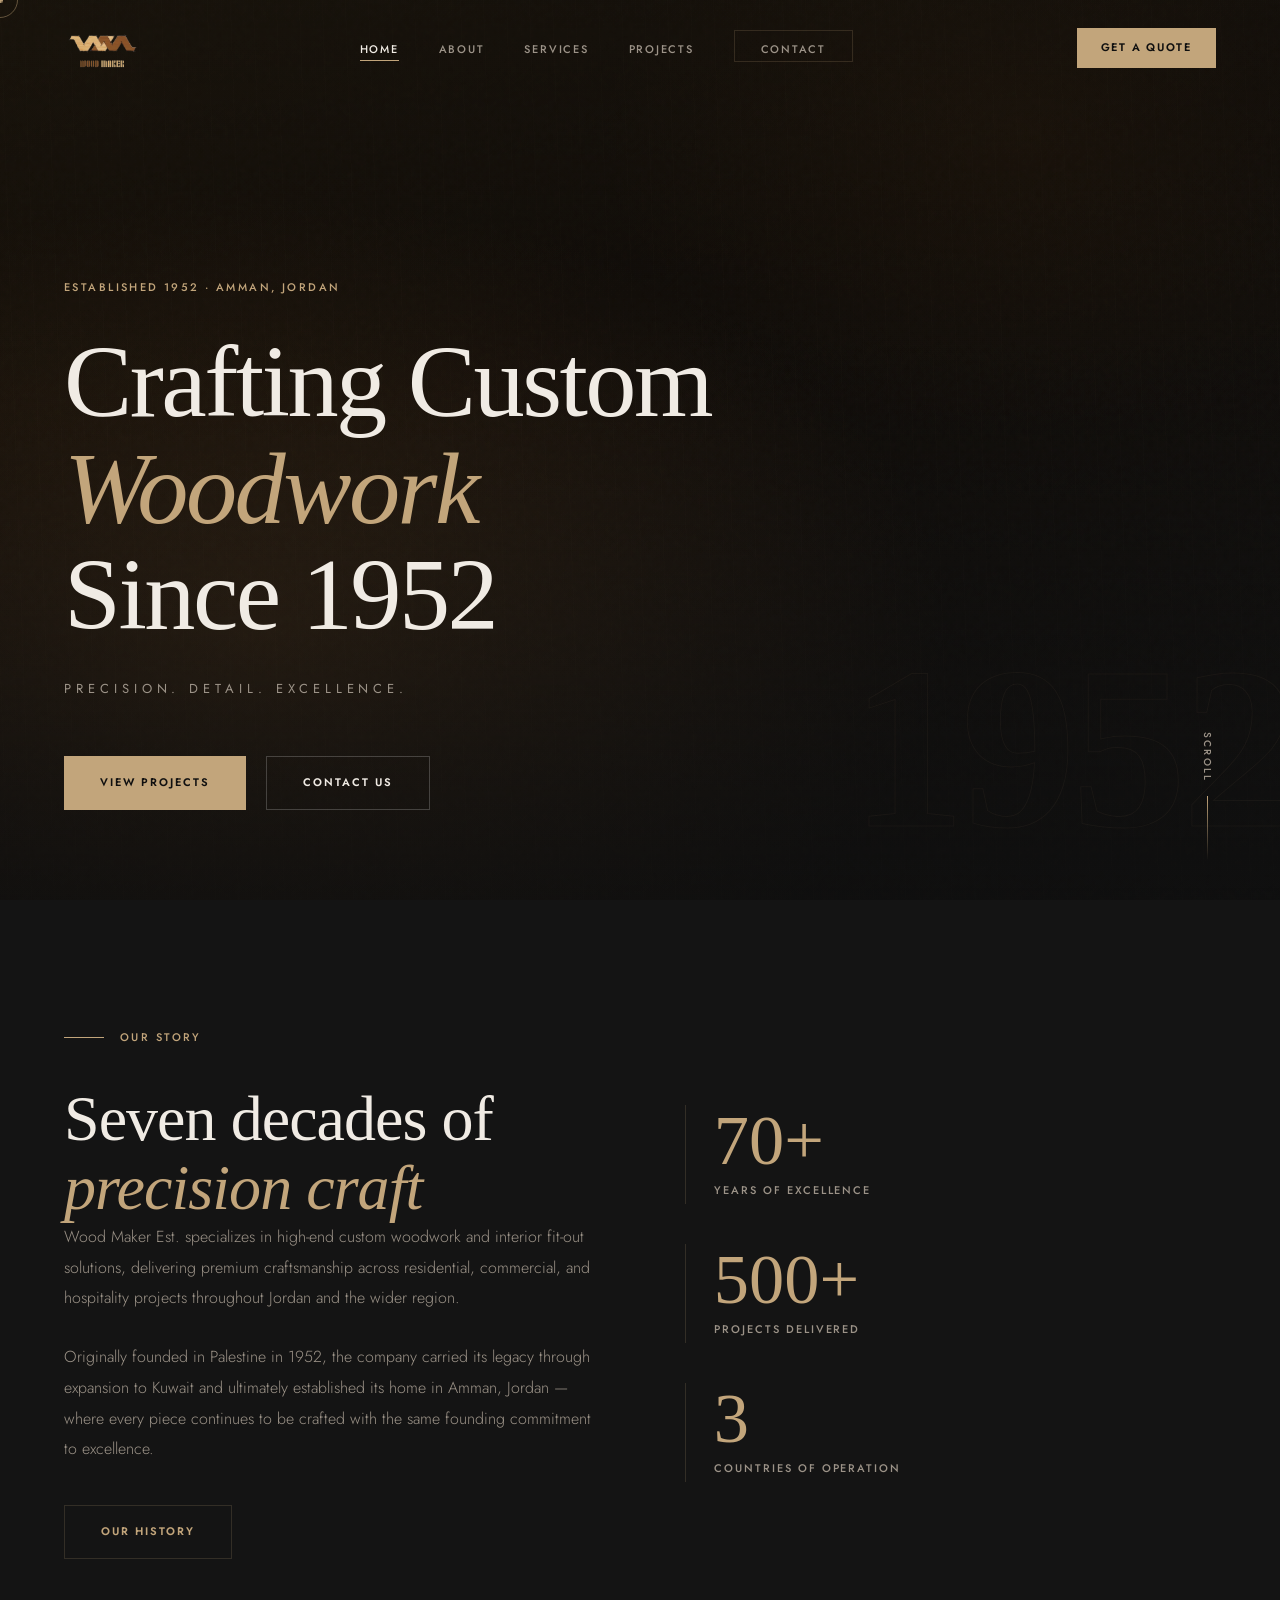
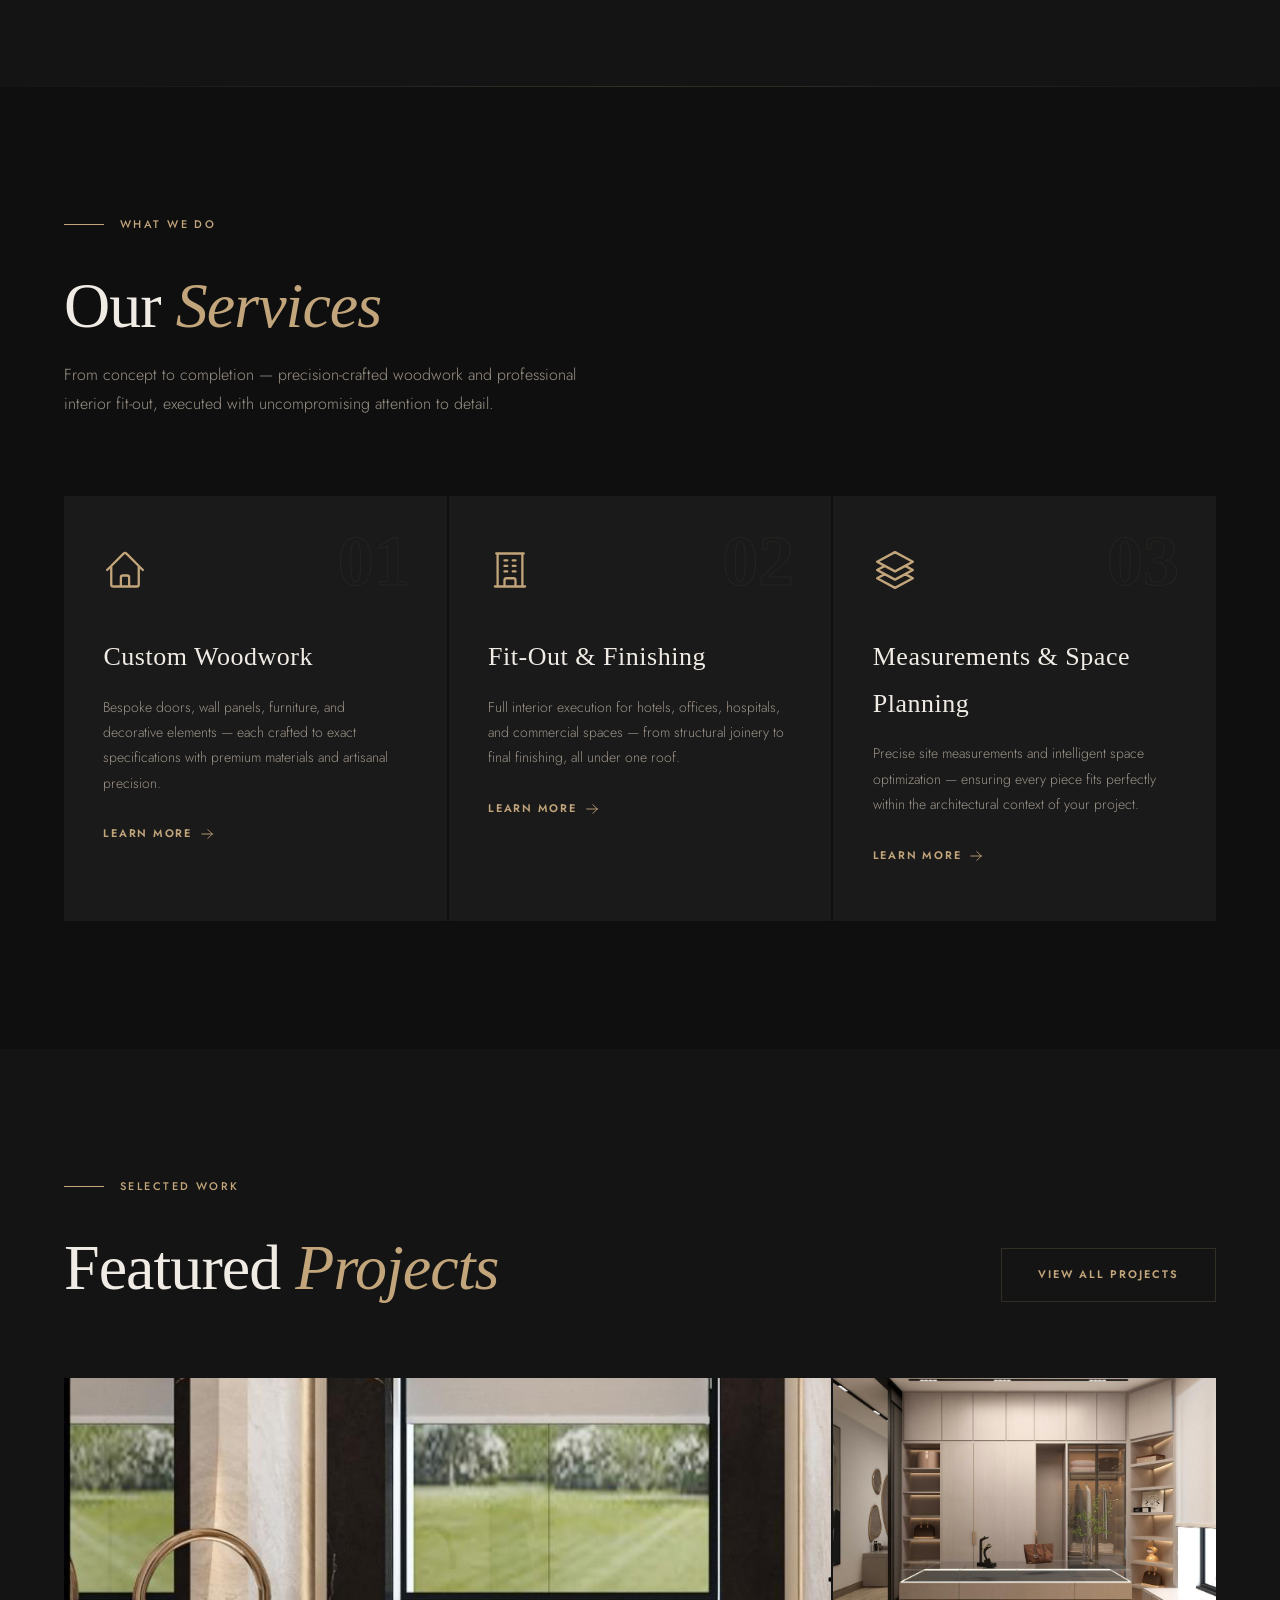
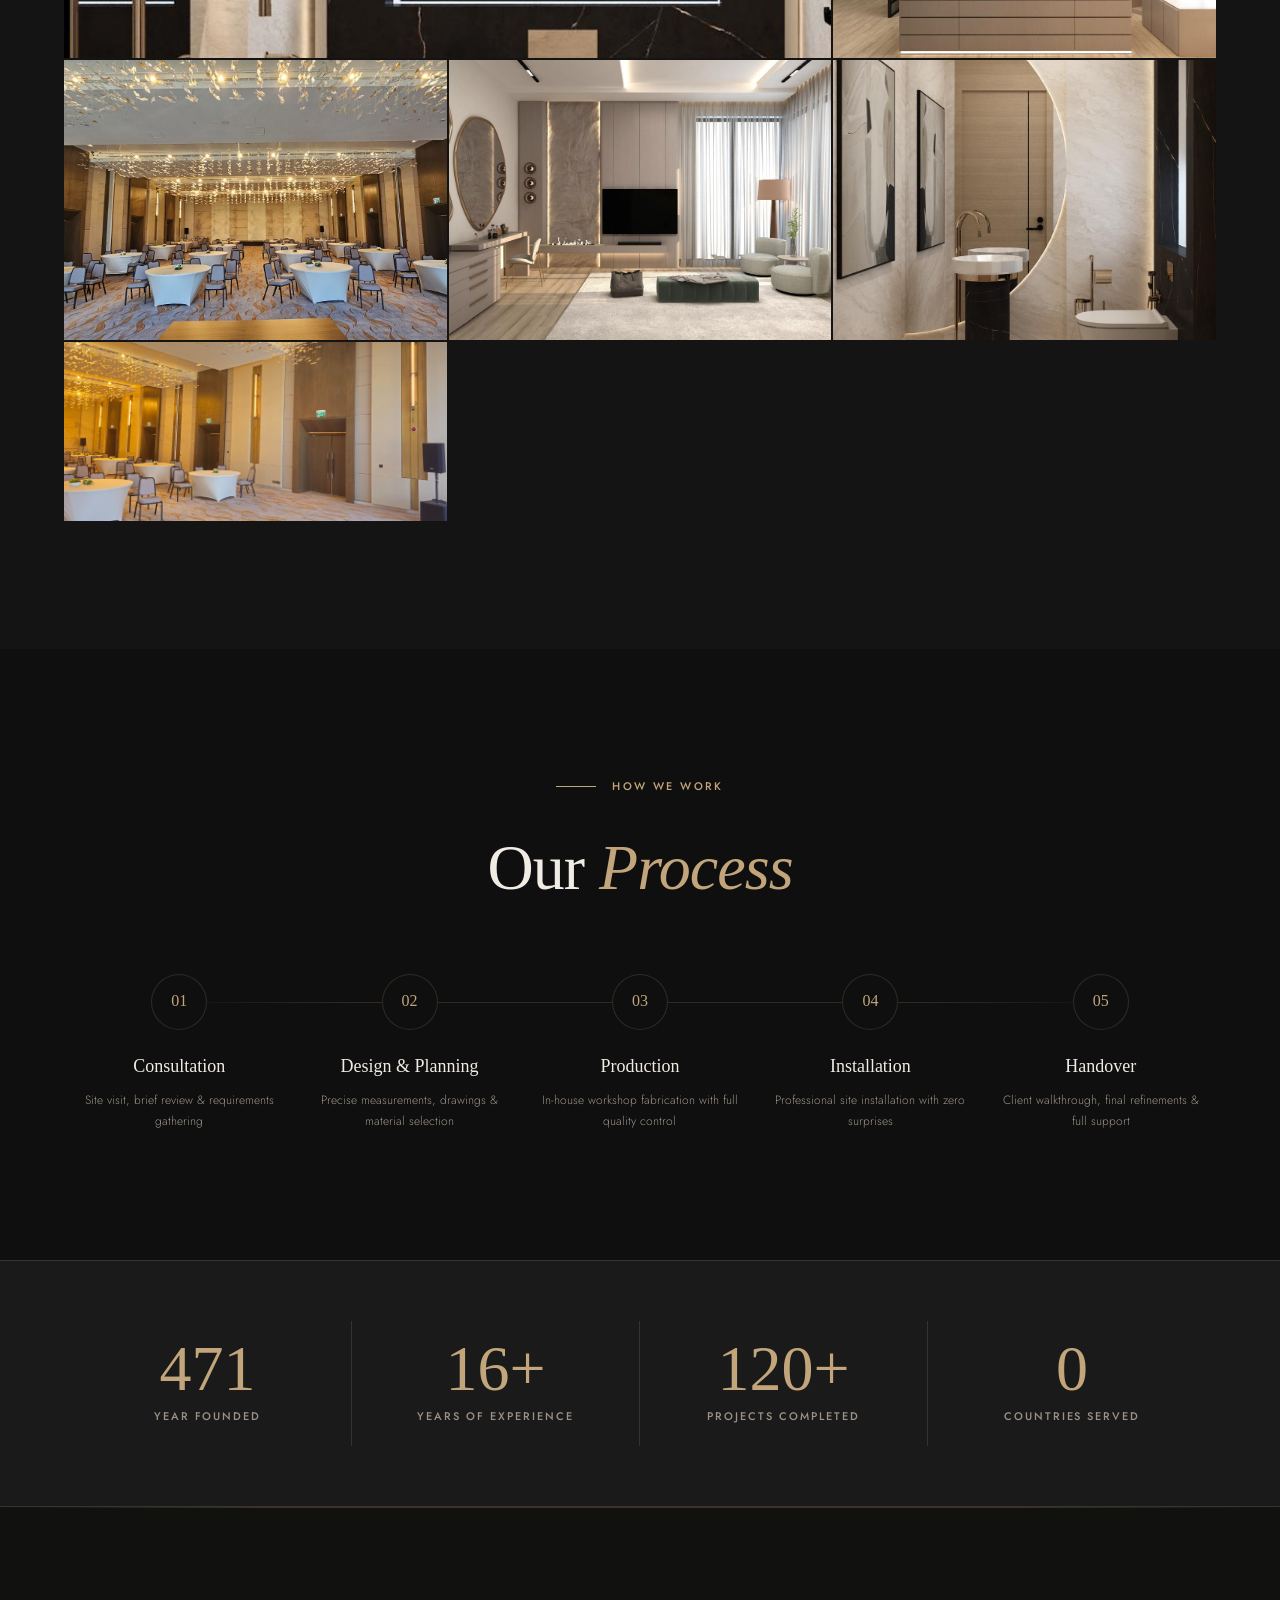
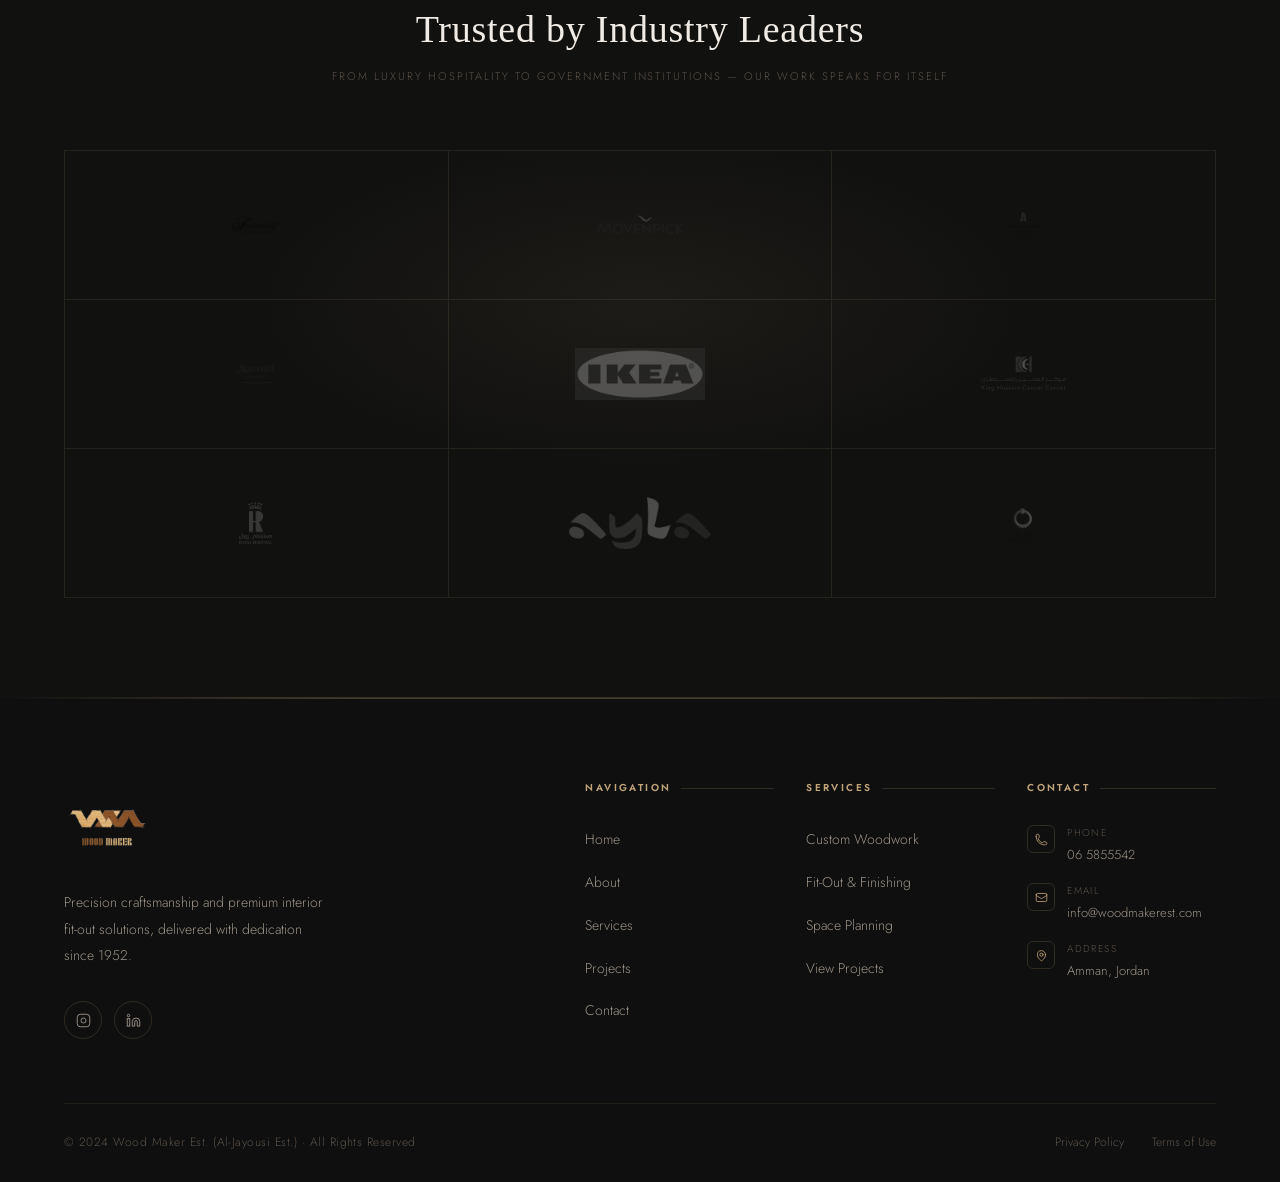
==== index.html @ 96dbe654 "Initial commit: Wood Makers premium static website Co-Authored-By: Claude Sonnet 4.6 <noreply@anthro" ====
<!DOCTYPE html>
<html lang="en">
<head>
  <meta charset="UTF-8" />
  <meta name="viewport" content="width=device-width, initial-scale=1.0" />
  <meta name="description" content="Wood Maker Est. — Premium custom woodwork and interior fit-out solutions since 1952. Serving residential, commercial, and hospitality projects across Jordan and the region." />
  <title>Wood Maker Est. — Premium Custom Woodwork Since 1952</title>
  <link rel="stylesheet" href="styles.css" />
</head>
<body>

<div class="cursor-dot"></div>
<div class="cursor-ring"></div>

<!-- Navigation -->
<nav class="nav" id="nav">
  <a href="index.html" class="nav-logo">
    <img src="assets/images/logos/logo.png" alt="Wood Maker Est." class="nav-logo-img" />
  </a>
  <ul class="nav-links">
    <li><a href="index.html">Home</a></li>
    <li><a href="about.html">About</a></li>
    <li><a href="services.html">Services</a></li>
    <li><a href="projects.html">Projects</a></li>
    <li><a href="contact.html" class="nav-cta">Contact</a></li>
  </ul>
  <a href="contact.html" class="nav-quote">Get a Quote</a>
  <button class="nav-hamburger" id="hamburger" aria-label="Toggle menu">
    <span></span><span></span><span></span>
  </button>
</nav>

<!-- Mobile Menu -->
<div class="nav-mobile" id="mobileMenu">
  <a href="index.html">Home</a>
  <a href="about.html">About</a>
  <a href="services.html">Services</a>
  <a href="projects.html">Projects</a>
  <a href="contact.html">Contact</a>
</div>

<main>

  <!-- ── HERO ────────────────────────────────────────── -->
  <section class="hero">
    <div class="hero-bg"></div>
    <div class="hero-overlay"></div>
    <div class="hero-year">1952</div>

    <div class="hero-content">
      <span class="overline fade-in">Established 1952 · Amman, Jordan</span>
      <h1 class="hero-title fade-in delay-1">
        Crafting Custom<br><em>Woodwork</em><br>Since 1952
      </h1>
      <p class="hero-sub fade-in delay-2">Precision. Detail. Excellence.</p>
      <div class="hero-actions fade-in delay-3">
        <a href="projects.html" class="btn btn-primary"><span class="btn-inner">View Projects</span></a>
        <a href="contact.html"  class="btn btn-outline"><span class="btn-inner">Contact Us</span></a>
      </div>
    </div>

    <div class="hero-scroll">
      <span>Scroll</span>
      <div class="scroll-line"></div>
    </div>
  </section>

  <!-- ── INTRO ───────────────────────────────────────── -->
  <section class="section intro">
    <div class="container">
      <div class="intro-grid">
        <div class="intro-text">
          <span class="section-label fade-in">Our Story</span>
          <h2 class="section-title fade-in delay-1">
            Seven decades of<br><em>precision craft</em>
          </h2>
          <p class="fade-in delay-2">
            Wood Maker Est. specializes in high-end custom woodwork and interior fit-out solutions,
            delivering premium craftsmanship across residential, commercial, and hospitality projects
            throughout Jordan and the wider region.
          </p>
          <p class="fade-in delay-3">
            Originally founded in Palestine in 1952, the company carried its legacy through expansion
            to Kuwait and ultimately established its home in Amman, Jordan — where every piece
            continues to be crafted with the same founding commitment to excellence.
          </p>
          <a href="about.html" class="btn btn-ghost fade-in delay-4" style="margin-top:12px;">
            <span class="btn-inner">Our History</span>
          </a>
        </div>

        <div class="intro-stats fade-in delay-2">
          <div class="stat-item">
            <span class="stat-number">70+</span>
            <span class="stat-label">Years of Excellence</span>
          </div>
          <div class="stat-item">
            <span class="stat-number">500+</span>
            <span class="stat-label">Projects Delivered</span>
          </div>
          <div class="stat-item">
            <span class="stat-number">3</span>
            <span class="stat-label">Countries of Operation</span>
          </div>
        </div>
      </div>
    </div>
  </section>

  <!-- ── SERVICES PREVIEW ────────────────────────────── -->
  <section class="section services-preview">
    <div class="container">
      <div class="section-header">
        <span class="section-label fade-in">What We Do</span>
        <h2 class="section-title fade-in delay-1">Our <em>Services</em></h2>
        <p class="section-desc fade-in delay-2">
          From concept to completion — precision-crafted woodwork and professional interior fit-out,
          executed with uncompromising attention to detail.
        </p>
      </div>

      <div class="services-grid">
        <div class="service-card fade-in">
          <span class="service-num">01</span>
          <svg class="service-icon" xmlns="http://www.w3.org/2000/svg" fill="none" viewBox="0 0 24 24" stroke="currentColor">
            <path stroke-linecap="round" stroke-linejoin="round" stroke-width="1.25" d="M2.25 12l8.954-8.955c.44-.439 1.152-.439 1.591 0L21.75 12M4.5 9.75v10.125c0 .621.504 1.125 1.125 1.125H9.75v-4.875c0-.621.504-1.125 1.125-1.125h2.25c.621 0 1.125.504 1.125 1.125V21h4.125c.621 0 1.125-.504 1.125-1.125V9.75M8.25 21h8.25"/>
          </svg>
          <h3>Custom Woodwork</h3>
          <p>Bespoke doors, wall panels, furniture, and decorative elements — each crafted to exact specifications with premium materials and artisanal precision.</p>
          <a href="services.html" class="service-link">
            Learn More
            <svg xmlns="http://www.w3.org/2000/svg" fill="none" viewBox="0 0 24 24" stroke="currentColor" stroke-width="1.5"><path stroke-linecap="round" stroke-linejoin="round" d="M13.5 4.5L21 12m0 0l-7.5 7.5M21 12H3"/></svg>
          </a>
        </div>

        <div class="service-card fade-in delay-1">
          <span class="service-num">02</span>
          <svg class="service-icon" xmlns="http://www.w3.org/2000/svg" fill="none" viewBox="0 0 24 24" stroke="currentColor">
            <path stroke-linecap="round" stroke-linejoin="round" stroke-width="1.25" d="M3.75 21h16.5M4.5 3h15M5.25 3v18m13.5-18v18M9 6.75h1.5m-1.5 3h1.5m-1.5 3h1.5m3-6H15m-1.5 3H15m-1.5 3H15M9 21v-3.375c0-.621.504-1.125 1.125-1.125h3.75c.621 0 1.125.504 1.125 1.125V21"/>
          </svg>
          <h3>Fit-Out &amp; Finishing</h3>
          <p>Full interior execution for hotels, offices, hospitals, and commercial spaces — from structural joinery to final finishing, all under one roof.</p>
          <a href="services.html" class="service-link">
            Learn More
            <svg xmlns="http://www.w3.org/2000/svg" fill="none" viewBox="0 0 24 24" stroke="currentColor" stroke-width="1.5"><path stroke-linecap="round" stroke-linejoin="round" d="M13.5 4.5L21 12m0 0l-7.5 7.5M21 12H3"/></svg>
          </a>
        </div>

        <div class="service-card fade-in delay-2">
          <span class="service-num">03</span>
          <svg class="service-icon" xmlns="http://www.w3.org/2000/svg" fill="none" viewBox="0 0 24 24" stroke="currentColor">
            <path stroke-linecap="round" stroke-linejoin="round" stroke-width="1.25" d="M6.429 9.75L2.25 12l4.179 2.25m0-4.5l5.571 3 5.571-3m-11.142 0L2.25 7.5 12 2.25l9.75 5.25-4.179 2.25m0 0L21.75 12l-4.179 2.25m0 0l4.179 2.25L12 21.75 2.25 16.5l4.179-2.25m11.142 0l-5.571 3-5.571-3"/>
          </svg>
          <h3>Measurements &amp; Space Planning</h3>
          <p>Precise site measurements and intelligent space optimization — ensuring every piece fits perfectly within the architectural context of your project.</p>
          <a href="services.html" class="service-link">
            Learn More
            <svg xmlns="http://www.w3.org/2000/svg" fill="none" viewBox="0 0 24 24" stroke="currentColor" stroke-width="1.5"><path stroke-linecap="round" stroke-linejoin="round" d="M13.5 4.5L21 12m0 0l-7.5 7.5M21 12H3"/></svg>
          </a>
        </div>
      </div>
    </div>
  </section>

  <!-- ── PROJECTS PREVIEW ─────────────────────────────── -->
  <section class="section projects-preview">
    <div class="container">
      <div class="section-header" style="display:flex;justify-content:space-between;align-items:flex-end;flex-wrap:wrap;gap:24px;">
        <div>
          <span class="section-label fade-in">Selected Work</span>
          <h2 class="section-title fade-in delay-1">Featured <em>Projects</em></h2>
        </div>
        <a href="projects.html" class="btn btn-ghost fade-in delay-2">
          <span class="btn-inner">View All Projects</span>
        </a>
      </div>

      <div class="projects-preview-grid">
        <div class="proj-preview-card span-2 fade-in">
          <img src="assets/images/projects/img-001.jpg" alt="Al-Rasheed Villa" class="pimg" loading="lazy" />
          <div class="proj-preview-overlay">
            <p class="proj-preview-title">Al-Rasheed Villa</p>
            <p class="proj-preview-cat">Private Project · 2022</p>
          </div>
        </div>

        <div class="proj-preview-card fade-in delay-1">
          <img src="assets/images/projects/img-025.jpg" alt="Grand Hyatt Fit-Out" class="pimg" loading="lazy" />
          <div class="proj-preview-overlay">
            <p class="proj-preview-title">Grand Hyatt Fit-Out</p>
            <p class="proj-preview-cat">Tendering Project · 2023</p>
          </div>
        </div>

        <div class="proj-preview-card fade-in delay-2">
          <img src="assets/images/projects/img-049.jpg" alt="Modern Kitchen · Khalda" class="pimg" loading="lazy" />
          <div class="proj-preview-overlay">
            <p class="proj-preview-title">Modern Kitchen · Khalda</p>
            <p class="proj-preview-cat">In-Home Project · 2023</p>
          </div>
        </div>

        <div class="proj-preview-card fade-in delay-3">
          <img src="assets/images/projects/img-026.jpg" alt="Jordan Bank HQ" class="pimg" loading="lazy" />
          <div class="proj-preview-overlay">
            <p class="proj-preview-title">Jordan Bank HQ</p>
            <p class="proj-preview-cat">Tendering Project · 2022</p>
          </div>
        </div>

        <div class="proj-preview-card fade-in delay-4">
          <img src="assets/images/projects/img-002.jpg" alt="Mansour Residence" class="pimg" loading="lazy" />
          <div class="proj-preview-overlay">
            <p class="proj-preview-title">Mansour Residence</p>
            <p class="proj-preview-cat">Private Project · 2021</p>
          </div>
        </div>

        <div class="proj-preview-card fade-in delay-5">
          <img src="assets/images/projects/img-050.jpg" alt="Master Bedroom Suite" class="pimg" loading="lazy" />
          <div class="proj-preview-overlay">
            <p class="proj-preview-title">Master Bedroom Suite</p>
            <p class="proj-preview-cat">In-Home Project · 2023</p>
          </div>
        </div>
      </div>
    </div>
  </section>

  <!-- ── HOW WE WORK ──────────────────────────────────── -->
  <section class="section process-strip">
    <div class="container">
      <div style="text-align:center;margin-bottom:clamp(48px,6vw,72px);">
        <span class="section-label fade-in" style="justify-content:center;">How We Work</span>
        <h2 class="section-title fade-in delay-1">Our <em>Process</em></h2>
      </div>

      <div class="ps-grid">
        <div class="ps-step fade-in">
          <div class="ps-circle">01</div>
          <h4>Consultation</h4>
          <p>Site visit, brief review &amp; requirements gathering</p>
        </div>
        <div class="ps-step fade-in delay-1">
          <div class="ps-circle">02</div>
          <h4>Design &amp; Planning</h4>
          <p>Precise measurements, drawings &amp; material selection</p>
        </div>
        <div class="ps-step fade-in delay-2">
          <div class="ps-circle">03</div>
          <h4>Production</h4>
          <p>In-house workshop fabrication with full quality control</p>
        </div>
        <div class="ps-step fade-in delay-3">
          <div class="ps-circle">04</div>
          <h4>Installation</h4>
          <p>Professional site installation with zero surprises</p>
        </div>
        <div class="ps-step fade-in delay-4">
          <div class="ps-circle">05</div>
          <h4>Handover</h4>
          <p>Client walkthrough, final refinements &amp; full support</p>
        </div>
      </div>
    </div>
  </section>

  <!-- ── STATS ────────────────────────────────────────── -->
  <div class="stats-bar">
    <div class="container">
      <div class="stats-inner">
        <div class="stats-item">
          <span class="stats-num" data-target="1952" data-suffix="">1952</span>
          <span class="stats-label">Year Founded</span>
        </div>
        <div class="stats-item">
          <span class="stats-num" data-target="70" data-suffix="+">70+</span>
          <span class="stats-label">Years of Experience</span>
        </div>
        <div class="stats-item">
          <span class="stats-num" data-target="500" data-suffix="+">500+</span>
          <span class="stats-label">Projects Completed</span>
        </div>
        <div class="stats-item">
          <span class="stats-num" data-target="3" data-suffix="">3</span>
          <span class="stats-label">Countries Served</span>
        </div>
      </div>
    </div>
  </div>

  <!-- ── CLIENTS ──────────────────────────────────────── -->
  <section class="clients-section">
    <div class="clients-glow"></div>
    <div class="container">
      <div class="clients-header fade-in">
        <h2 class="clients-headline">Trusted by Industry Leaders</h2>
        <p class="clients-sub">From luxury hospitality to government institutions — our work speaks for itself</p>
      </div>
      <div class="clients-grid">
        <div class="client-item fade-in">
          <img src="assets/images/logos/fairmont-logo-png-transparent.png" alt="Fairmont Hotels" class="client-logo" />
        </div>
        <div class="client-item fade-in delay-1">
          <img src="assets/images/logos/Mövenpick-Logo.png" alt="Mövenpick Hotels" class="client-logo" />
        </div>
        <div class="client-item fade-in delay-2">
          <img src="assets/images/logos/kempenski-hotel-logo.png" alt="Kempinski Hotel" class="client-logo" />
        </div>
        <div class="client-item fade-in delay-3">
          <img src="assets/images/logos/marriott-resorts-logo-png-transparent.png" alt="Marriott Resorts" class="client-logo" />
        </div>
        <div class="client-item fade-in delay-4">
          <img src="assets/images/logos/Ikea_logo.png" alt="IKEA" class="client-logo" />
        </div>
        <div class="client-item fade-in delay-5">
          <img src="assets/images/logos/king-hussien-cancer-center-logo.png" alt="King Hussein Cancer Center" class="client-logo" />
        </div>
        <div class="client-item fade-in">
          <img src="assets/images/logos/royal-hosptial-logo.png" alt="Royal Hospital" class="client-logo" />
        </div>
        <div class="client-item fade-in delay-1">
          <img src="assets/images/logos/ayla-logo.png" alt="Ayla" class="client-logo" />
        </div>
        <div class="client-item fade-in delay-2">
          <img src="assets/images/logos/saraya-aqaba-logo.png" alt="Saraya Aqaba" class="client-logo" />
        </div>
      </div>
    </div>
  </section>

</main>

<!-- ── FOOTER ───────────────────────────────────────────── -->
<footer class="footer">
  <div class="footer-accent-line"></div>
  <div class="container">
    <div class="footer-inner">
      <div class="footer-top">
        <div class="footer-brand">
          <img src="assets/images/logos/logo.png" alt="Wood Maker Est." class="footer-logo-img" />
          <p class="footer-tagline">Precision craftsmanship and premium interior fit-out solutions, delivered with dedication since 1952.</p>
          <div class="footer-social">
            <a href="#" class="footer-social-btn" aria-label="Instagram">
              <svg xmlns="http://www.w3.org/2000/svg" fill="none" viewBox="0 0 24 24" stroke="currentColor" stroke-width="1.5"><rect x="2" y="2" width="20" height="20" rx="5" ry="5"/><path d="M16 11.37A4 4 0 1112.63 8 4 4 0 0116 11.37z"/><line x1="17.5" y1="6.5" x2="17.51" y2="6.5"/></svg>
            </a>
            <a href="#" class="footer-social-btn" aria-label="LinkedIn">
              <svg xmlns="http://www.w3.org/2000/svg" fill="none" viewBox="0 0 24 24" stroke="currentColor" stroke-width="1.5"><path d="M16 8a6 6 0 016 6v7h-4v-7a2 2 0 00-2-2 2 2 0 00-2 2v7h-4v-7a6 6 0 016-6z"/><rect x="2" y="9" width="4" height="12"/><circle cx="4" cy="4" r="2"/></svg>
            </a>
          </div>
        </div>
        <div class="footer-nav-cols">
          <div class="footer-col">
            <h4 class="footer-col-title">Navigation</h4>
            <ul class="footer-links">
              <li><a href="index.html">Home</a></li>
              <li><a href="about.html">About</a></li>
              <li><a href="services.html">Services</a></li>
              <li><a href="projects.html">Projects</a></li>
              <li><a href="contact.html">Contact</a></li>
            </ul>
          </div>
          <div class="footer-col">
            <h4 class="footer-col-title">Services</h4>
            <ul class="footer-links">
              <li><a href="services.html">Custom Woodwork</a></li>
              <li><a href="services.html">Fit-Out &amp; Finishing</a></li>
              <li><a href="services.html">Space Planning</a></li>
              <li><a href="projects.html">View Projects</a></li>
            </ul>
          </div>
          <div class="footer-col">
            <h4 class="footer-col-title">Contact</h4>
            <div class="footer-contact-items">
              <div class="footer-contact-item">
                <div class="footer-contact-icon">
                  <svg xmlns="http://www.w3.org/2000/svg" fill="none" viewBox="0 0 24 24" stroke="currentColor" stroke-width="1.5"><path stroke-linecap="round" stroke-linejoin="round" d="M2.25 6.75c0 8.284 6.716 15 15 15h2.25a2.25 2.25 0 002.25-2.25v-1.372c0-.516-.351-.966-.852-1.091l-4.423-1.106c-.44-.11-.902.055-1.173.417l-.97 1.293c-.282.376-.769.542-1.21.38a12.035 12.035 0 01-7.143-7.143c-.162-.441.004-.928.38-1.21l1.293-.97c.363-.271.527-.734.417-1.173L6.963 3.102a1.125 1.125 0 00-1.091-.852H4.5A2.25 2.25 0 002.25 4.5v2.25z"/></svg>
                </div>
                <div class="footer-contact-text">
                  <span class="footer-contact-label">Phone</span>
                  <a href="tel:+96265855542">06 5855542</a>
                </div>
              </div>
              <div class="footer-contact-item">
                <div class="footer-contact-icon">
                  <svg xmlns="http://www.w3.org/2000/svg" fill="none" viewBox="0 0 24 24" stroke="currentColor" stroke-width="1.5"><path stroke-linecap="round" stroke-linejoin="round" d="M21.75 6.75v10.5a2.25 2.25 0 01-2.25 2.25h-15a2.25 2.25 0 01-2.25-2.25V6.75m19.5 0A2.25 2.25 0 0019.5 4.5h-15a2.25 2.25 0 00-2.25 2.25m19.5 0v.243a2.25 2.25 0 01-1.07 1.916l-7.5 4.615a2.25 2.25 0 01-2.36 0L3.32 8.91a2.25 2.25 0 01-1.07-1.916V6.75"/></svg>
                </div>
                <div class="footer-contact-text">
                  <span class="footer-contact-label">Email</span>
                  <a href="mailto:info@woodmakerest.com">info@woodmakerest.com</a>
                </div>
              </div>
              <div class="footer-contact-item">
                <div class="footer-contact-icon">
                  <svg xmlns="http://www.w3.org/2000/svg" fill="none" viewBox="0 0 24 24" stroke="currentColor" stroke-width="1.5"><path stroke-linecap="round" stroke-linejoin="round" d="M15 10.5a3 3 0 11-6 0 3 3 0 016 0z"/><path stroke-linecap="round" stroke-linejoin="round" d="M19.5 10.5c0 7.142-7.5 11.25-7.5 11.25S4.5 17.642 4.5 10.5a7.5 7.5 0 1115 0z"/></svg>
                </div>
                <div class="footer-contact-text">
                  <span class="footer-contact-label">Address</span>
                  <a href="https://maps.app.goo.gl/WrCGHVJaD8HRzRDE7" target="_blank" rel="noopener">Amman, Jordan</a>
                </div>
              </div>
            </div>
          </div>
        </div>
      </div>
      <div class="footer-bottom">
        <p class="footer-copy">© 2024 Wood Maker Est. (Al-Jayousi Est.) · All Rights Reserved</p>
        <div class="footer-legal">
          <a href="#">Privacy Policy</a>
          <a href="#">Terms of Use</a>
        </div>
      </div>
    </div>
  </div>
</footer>

<script src="script.js"></script>
</body>
</html>
---- styles.css ----
/* ============================================================
   WOOD MAKER EST. — Premium Website Stylesheet
   Typography: Cormorant Garant (display) + Jost (body)
   Palette:    #0f0f0f bg · #c2a57b accent · #f0ebe4 text
   ============================================================ */

@import url('https://fonts.googleapis.com/css2?family=Cormorant+Garant:ital,wght@0,300;0,400;0,500;0,600;1,300;1,400;1,600&family=Jost:wght@300;400;500;600&display=swap');

/* ── Variables ─────────────────────────────────────────────── */
:root {
  --bg:            #0f0f0f;
  --bg-2:          #141414;
  --bg-3:          #1a1a1a;
  --bg-4:          #202020;

  --accent:        #c2a57b;
  --accent-2:      #d4b896;
  --accent-3:      #a08858;
  --accent-glow:   rgba(194,165,123,.10);
  --accent-border: rgba(194,165,123,.18);

  --text:          #f0ebe4;
  --text-2:        #9c9388;
  --text-3:        #5a524a;

  --font-display:  'Cormorant Garant', Georgia, serif;
  --font-body:     'Jost', 'Helvetica Neue', Arial, sans-serif;

  --nav-h:         96px;
  --max-w:         1280px;
  --pad:           clamp(24px, 5vw, 80px);

  --ease:          cubic-bezier(.25,.46,.45,.94);
  --ease-out:      cubic-bezier(.16,1,.3,1);
}

/* ── Reset ──────────────────────────────────────────────────── */
*, *::before, *::after { box-sizing: border-box; margin: 0; padding: 0; }
html { scroll-behavior: smooth; }
body {
  background: var(--bg);
  color: var(--text);
  font-family: var(--font-body);
  font-size: 16px;
  line-height: 1.8;
  -webkit-font-smoothing: antialiased;
  overflow-x: hidden;
  cursor: none;
}
a  { color: inherit; text-decoration: none; }
img { max-width: 100%; display: block; }
button { cursor: none; border: none; background: none; font-family: inherit; }
ul { list-style: none; }

/* ── Custom Cursor ──────────────────────────────────────────── */
.cursor-dot,
.cursor-ring {
  position: fixed;
  top: 0; left: 0;
  pointer-events: none;
  z-index: 9999;
  border-radius: 50%;
  transform: translate(-50%,-50%);
  will-change: transform;
}
.cursor-dot {
  width: 5px; height: 5px;
  background: var(--accent);
  transition: opacity .3s;
}
.cursor-ring {
  width: 36px; height: 36px;
  border: 1px solid rgba(194,165,123,.45);
  transition: width .3s var(--ease-out), height .3s var(--ease-out),
              border-color .3s, opacity .3s;
}
.cursor-ring.hover {
  width: 58px; height: 58px;
  border-color: var(--accent);
}

/* ── Utilities ──────────────────────────────────────────────── */
.container {
  max-width: var(--max-w);
  margin: 0 auto;
  padding: 0 var(--pad);
}
.overline {
  display: block;
  font-size: 11px; font-weight: 500;
  letter-spacing: .22em; text-transform: uppercase;
  color: var(--accent);
  margin-bottom: 20px;
}
.section-label {
  display: flex; align-items: center; gap: 16px;
  font-size: 11px; font-weight: 500;
  letter-spacing: .22em; text-transform: uppercase;
  color: var(--accent);
  margin-bottom: 36px;
}
.section-label::before {
  content: '';
  display: block;
  width: 40px; height: 1px;
  background: var(--accent);
}

/* Fade-in on scroll */
.fade-in {
  opacity: 0;
  transform: translateY(28px);
  transition: opacity .8s var(--ease-out), transform .8s var(--ease-out);
}
.fade-in.visible { opacity: 1; transform: translateY(0); }
.delay-1 { transition-delay: .10s; }
.delay-2 { transition-delay: .20s; }
.delay-3 { transition-delay: .30s; }
.delay-4 { transition-delay: .42s; }
.delay-5 { transition-delay: .55s; }

/* ── Navigation ─────────────────────────────────────────────── */
.nav {
  position: fixed; top: 0; left: 0; right: 0;
  height: var(--nav-h);
  z-index: 100;
  display: flex; align-items: center; justify-content: space-between;
  padding: 0 var(--pad);
  transition: background .4s var(--ease), border-color .4s, backdrop-filter .4s;
}
.nav.scrolled {
  background: rgba(15,15,15,.96);
  backdrop-filter: blur(20px);
  border-bottom: 1px solid var(--accent-border);
}

/* Logo */
.nav-logo { display: block; line-height: 0; flex-shrink: 0; }
.nav-logo-img {
  height: 80px; width: auto;
  max-width: 260px; object-fit: contain; display: block;
}

.nav-links {
  display: flex; align-items: center; gap: 40px;
}
.nav-links a {
  font-size: 11px; font-weight: 500;
  letter-spacing: .16em; text-transform: uppercase;
  color: var(--text-2);
  position: relative; padding-bottom: 4px;
  transition: color .3s;
}
.nav-links a::after {
  content: '';
  position: absolute; bottom: 0; left: 0;
  width: 0; height: 1px;
  background: var(--accent);
  transition: width .35s var(--ease-out);
}
.nav-links a:hover, .nav-links a.active { color: var(--text); }
.nav-links a:hover::after, .nav-links a.active::after { width: 100%; }

.nav-cta {
  font-size: 11px; font-weight: 500;
  letter-spacing: .16em; text-transform: uppercase;
  color: var(--accent);
  border: 1px solid var(--accent-border);
  padding: 10px 26px;
  transition: background .3s, color .3s, border-color .3s;
}
.nav-cta:hover { background: var(--accent); color: var(--bg); border-color: var(--accent); }

.nav-quote {
  font-size: 11px; font-weight: 600;
  letter-spacing: .16em; text-transform: uppercase;
  color: var(--bg); background: var(--accent);
  padding: 10px 24px;
  margin-left: 8px;
  transition: background .3s;
}
.nav-quote:hover { background: var(--accent-2); }

.nav-hamburger {
  display: none; flex-direction: column; gap: 5px;
  width: 28px; padding: 4px 0;
  background: none; border: none; cursor: pointer;
}
.nav-hamburger span {
  display: block; height: 1px;
  background: var(--text);
  transition: all .4s var(--ease-out);
  transform-origin: center;
}
.nav-hamburger.open span:nth-child(1) { transform: translateY(6px) rotate(45deg); }
.nav-hamburger.open span:nth-child(2) { opacity: 0; transform: scaleX(0); }
.nav-hamburger.open span:nth-child(3) { transform: translateY(-6px) rotate(-45deg); }

/* Mobile overlay */
.nav-mobile {
  position: fixed; inset: 0;
  background: var(--bg);
  z-index: 99;
  display: flex; flex-direction: column;
  align-items: center; justify-content: center; gap: 36px;
  transform: translateX(100%);
  transition: transform .5s var(--ease-out);
}
.nav-mobile.open { transform: translateX(0); }
.nav-mobile a {
  font-family: var(--font-display);
  font-size: clamp(32px, 6vw, 52px);
  font-weight: 400;
  color: var(--text-2);
  letter-spacing: .06em;
  transition: color .3s;
}
.nav-mobile a:hover, .nav-mobile a.active { color: var(--accent); }

/* ── Buttons ─────────────────────────────────────────────────── */
.btn {
  display: inline-flex; align-items: center; gap: 12px;
  font-family: var(--font-body);
  font-size: 11px; font-weight: 600;
  letter-spacing: .18em; text-transform: uppercase;
  padding: 16px 36px;
  position: relative; overflow: hidden;
  transition: color .35s var(--ease);
}
.btn-inner { position: relative; z-index: 1; pointer-events: none; }
.btn::before {
  content: '';
  position: absolute; inset: 0;
  transform: scaleX(0); transform-origin: left;
  transition: transform .4s var(--ease-out);
}
.btn:hover::before { transform: scaleX(1); }

.btn-primary { background: var(--accent); color: var(--bg); }
.btn-primary::before { background: var(--accent-2); }
.btn-primary:hover { color: var(--bg); }

.btn-outline { border: 1px solid rgba(255,255,255,.2); color: var(--text); }
.btn-outline::before { background: var(--accent); }
.btn-outline:hover { color: var(--bg); border-color: var(--accent); }

.btn-ghost {
  color: var(--accent); border: 1px solid var(--accent-border);
}
.btn-ghost::before { background: var(--accent); }
.btn-ghost:hover { color: var(--bg); border-color: var(--accent); }

/* ── Hero ────────────────────────────────────────────────────── */
.hero {
  position: relative;
  min-height: 100vh;
  display: flex; align-items: flex-end;
  padding-bottom: clamp(80px, 10vh, 120px);
  overflow: hidden;
}
.hero-bg {
  position: absolute; inset: 0; z-index: 0;
  background:
    radial-gradient(ellipse 90% 80% at 20% 70%, rgba(101,68,33,.38) 0%, transparent 60%),
    radial-gradient(ellipse 60% 60% at 80% 15%, rgba(58,36,10,.28) 0%, transparent 55%),
    linear-gradient(162deg, #1c1408 0%, #100b06 38%, #0f0f0f 100%);
  will-change: transform;
}
.hero-bg::before {
  content: '';
  position: absolute; inset: 0;
  background-image: repeating-linear-gradient(
    88deg,
    transparent 0, transparent 8px,
    rgba(194,165,123,.012) 8px, rgba(194,165,123,.012) 9px,
    transparent 9px, transparent 22px,
    rgba(120,80,30,.008) 22px, rgba(120,80,30,.008) 23px
  );
}
.hero-bg::after {
  content: '';
  position: absolute; inset: 0;
  background-image: url("data:image/svg+xml,%3Csvg viewBox='0 0 200 200' xmlns='http://www.w3.org/2000/svg'%3E%3Cfilter id='n'%3E%3CfeTurbulence type='fractalNoise' baseFrequency='0.72' numOctaves='3' stitchTiles='stitch'/%3E%3C/filter%3E%3Crect width='100%25' height='100%25' filter='url(%23n)' opacity='.055'/%3E%3C/svg%3E");
  opacity: .45;
  pointer-events: none;
}
.hero-overlay {
  position: absolute; inset: 0; z-index: 1;
  background: linear-gradient(
    to bottom,
    rgba(15,15,15,.35) 0%,
    rgba(15,15,15,.15) 45%,
    rgba(15,15,15,.72) 100%
  );
}
.hero-year {
  position: absolute; right: -1%; bottom: 4%; z-index: 2;
  font-family: var(--font-display);
  font-size: clamp(100px,18vw,260px);
  font-weight: 600; line-height: 1;
  color: transparent;
  -webkit-text-stroke: 1px rgba(194,165,123,.055);
  pointer-events: none; user-select: none;
  letter-spacing: -.02em;
}
.hero-content {
  position: relative; z-index: 3;
  padding: 0 var(--pad);
  max-width: 960px;
}
.hero-content .overline { margin-bottom: 32px; }
.hero-title {
  font-family: var(--font-display);
  font-size: clamp(52px, 8vw, 108px);
  font-weight: 400; line-height: 1.04;
  letter-spacing: -.025em;
  color: var(--text);
  margin-bottom: 28px;
}
.hero-title em { font-style: italic; color: var(--accent); }
.hero-sub {
  font-size: 13px; font-weight: 400;
  letter-spacing: .38em; text-transform: uppercase;
  color: var(--text-2);
  margin-bottom: 56px;
}
.hero-actions { display: flex; gap: 20px; flex-wrap: wrap; }
.hero-scroll {
  position: absolute; right: var(--pad); bottom: 40px; z-index: 4;
  display: flex; flex-direction: column; align-items: center; gap: 14px;
}
.hero-scroll span {
  font-size: 10px; font-weight: 500;
  letter-spacing: .22em; text-transform: uppercase;
  color: var(--text-2);
  writing-mode: vertical-rl;
}
.scroll-line {
  width: 1px; height: 64px;
  background: linear-gradient(to bottom, var(--accent), transparent);
  animation: scrollPulse 2.2s ease-in-out infinite;
}
@keyframes scrollPulse {
  0%,100% { opacity:.35; transform: scaleY(1); }
  50%      { opacity: 1;  transform: scaleY(.65); }
}

/* ── Section base ────────────────────────────────────────────── */
.section { padding: clamp(80px, 10vw, 140px) 0; }
.section-header { margin-bottom: clamp(48px, 6vw, 80px); }
.section-title {
  font-family: var(--font-display);
  font-size: clamp(38px, 5vw, 66px);
  font-weight: 400; line-height: 1.08;
  letter-spacing: -.015em;
}
.section-title em { font-style: italic; color: var(--accent); }
.section-desc {
  font-size: 16px; font-weight: 300;
  color: var(--text-2); line-height: 1.85;
  max-width: 540px; margin-top: 20px;
}

/* ── Intro (Home) ────────────────────────────────────────────── */
.intro { background: var(--bg-2); position: relative; }
.intro::after {
  content: '';
  position: absolute; bottom: 0; left: 0; right: 0; height: 1px;
  background: linear-gradient(to right, transparent, var(--accent-border), transparent);
}
.intro-grid {
  display: grid; grid-template-columns: 1fr 1fr;
  gap: clamp(40px, 7vw, 100px); align-items: center;
}
.intro-text p {
  font-size: 16px; font-weight: 300;
  color: var(--text-2); line-height: 1.92;
  margin-bottom: 28px;
}
.intro-stats { display: flex; flex-direction: column; gap: 40px; }
.stat-item { border-left: 1px solid var(--accent-border); padding-left: 28px; }
.stat-number {
  font-family: var(--font-display);
  font-size: clamp(48px, 5.5vw, 72px);
  font-weight: 300; color: var(--accent);
  line-height: 1; display: block;
}
.stat-label {
  font-size: 11px; font-weight: 500;
  letter-spacing: .18em; text-transform: uppercase;
  color: var(--text-2); margin-top: 6px;
}

/* ── Services Preview (Home) ─────────────────────────────────── */
.services-preview { background: var(--bg); }
.services-grid {
  display: grid; grid-template-columns: repeat(3, 1fr);
  gap: 2px;
}
.service-card {
  background: var(--bg-3);
  padding: clamp(36px, 4vw, 56px) clamp(28px, 3vw, 44px);
  position: relative; overflow: hidden;
  border: 1px solid transparent;
  transition: background .4s, border-color .4s;
}
.service-card::after {
  content: '';
  position: absolute; bottom: 0; left: 0; width: 100%; height: 2px;
  background: var(--accent);
  transform: scaleX(0);
  transition: transform .45s var(--ease-out);
}
.service-card:hover { background: var(--bg-4); border-color: var(--accent-border); }
.service-card:hover::after { transform: scaleX(1); }
.service-num {
  position: absolute; top: 28px; right: 36px;
  font-family: var(--font-display);
  font-size: 72px; font-weight: 600; line-height: 1;
  color: transparent;
  -webkit-text-stroke: 1px rgba(194,165,123,.07);
  user-select: none;
}
.service-icon {
  width: 44px; height: 44px;
  color: var(--accent);
  margin-bottom: 32px;
}
.service-card h3 {
  font-family: var(--font-display);
  font-size: 26px; font-weight: 500;
  letter-spacing: .02em;
  margin-bottom: 14px;
}
.service-card p {
  font-size: 14px; font-weight: 300;
  color: var(--text-2); line-height: 1.82;
}
.service-link {
  display: inline-flex; align-items: center; gap: 8px;
  margin-top: 28px;
  font-size: 11px; font-weight: 600;
  letter-spacing: .16em; text-transform: uppercase;
  color: var(--accent);
  transition: gap .3s;
}
.service-link:hover { gap: 14px; }
.service-link svg { width: 14px; height: 14px; }

/* ── Projects Preview (Home) ─────────────────────────────────── */
.projects-preview { background: var(--bg-2); }
.projects-preview-grid {
  display: grid;
  grid-template-columns: repeat(3, 1fr);
  grid-template-rows: 280px 280px;
  gap: 2px;
}
.proj-preview-card {
  position: relative; overflow: hidden;
  background: var(--bg-3);
}
.proj-preview-card.span-2 { grid-column: span 2; }
.proj-preview-card .pimg {
  width: 100%; height: 100%;
  object-fit: cover; display: block;
  transition: transform .75s var(--ease-out);
}
.proj-preview-card:hover .pimg { transform: scale(1.06); }
.proj-preview-overlay {
  position: absolute; inset: 0;
  background: linear-gradient(to top, rgba(15,15,15,.88) 0%, rgba(15,15,15,.18) 50%, transparent 100%);
  display: flex; flex-direction: column; justify-content: flex-end;
  padding: 28px;
  opacity: 0; transition: opacity .4s var(--ease);
}
.proj-preview-card:hover .proj-preview-overlay { opacity: 1; }
.proj-preview-title {
  font-family: var(--font-display);
  font-size: 22px; font-weight: 500;
  margin-bottom: 6px;
}
.proj-preview-cat {
  font-size: 10px; font-weight: 600;
  letter-spacing: .2em; text-transform: uppercase;
  color: var(--accent);
}

/* ── Process Strip (Home) ────────────────────────────────────── */
.process-strip { background: var(--bg); }
.ps-grid {
  display: grid; grid-template-columns: repeat(5, 1fr);
  gap: 0; position: relative;
}
.ps-grid::before {
  content: '';
  position: absolute; top: 28px; left: 8%; right: 8%; height: 1px;
  background: linear-gradient(to right, transparent, var(--accent-border) 20%, var(--accent-border) 80%, transparent);
  pointer-events: none;
}
.ps-step {
  display: flex; flex-direction: column;
  align-items: center; text-align: center;
  padding: 0 12px; position: relative;
}
.ps-circle {
  width: 56px; height: 56px;
  border: 1px solid var(--accent-border); border-radius: 50%;
  display: flex; align-items: center; justify-content: center;
  font-family: var(--font-display);
  font-size: 16px; font-weight: 500; color: var(--accent);
  background: var(--bg); position: relative; z-index: 1;
  margin-bottom: 20px;
  transition: background .35s, color .35s, border-color .35s;
}
.ps-step:hover .ps-circle {
  background: var(--accent); color: var(--bg); border-color: var(--accent);
}
.ps-step h4 {
  font-family: var(--font-display);
  font-size: 18px; font-weight: 500; margin-bottom: 8px;
}
.ps-step p {
  font-size: 12px; font-weight: 300;
  color: var(--text-2); line-height: 1.75;
}

/* ── Stats Bar ───────────────────────────────────────────────── */
.stats-bar {
  background: var(--bg-3);
  border-top: 1px solid var(--accent-border);
  border-bottom: 1px solid var(--accent-border);
  padding: 60px 0;
}
.stats-inner {
  display: grid; grid-template-columns: repeat(4, 1fr);
}
.stats-item {
  text-align: center;
  padding: 16px 20px;
  border-right: 1px solid var(--accent-border);
}
.stats-item:last-child { border-right: none; }
.stats-num {
  font-family: var(--font-display);
  font-size: clamp(42px, 5vw, 68px);
  font-weight: 300; color: var(--accent);
  line-height: 1; display: block;
}
.stats-label {
  font-size: 11px; font-weight: 500;
  letter-spacing: .18em; text-transform: uppercase;
  color: var(--text-2); margin-top: 10px;
}

/* ── Clients Section ─────────────────────────────────────────── */
.clients-section {
  position: relative;
  background: #111110;
  padding: 100px 0;
  overflow: hidden;
}
.clients-section::before,
.clients-section::after {
  content: '';
  position: absolute;
  left: 0; right: 0; height: 1px;
  background: linear-gradient(90deg, transparent, rgba(194,165,123,.22) 20%, rgba(194,165,123,.22) 80%, transparent);
}
.clients-section::before { top: 0; }
.clients-section::after  { bottom: 0; }
.clients-glow {
  position: absolute;
  top: 50%; left: 50%;
  transform: translate(-50%, -50%);
  width: 800px; height: 340px;
  background: radial-gradient(ellipse at center, rgba(194,165,123,.07) 0%, transparent 68%);
  pointer-events: none;
}
.clients-header {
  text-align: center;
  margin-bottom: 64px;
}
.clients-headline {
  font-family: var(--font-display);
  font-size: clamp(26px, 3vw, 38px);
  font-weight: 400;
  color: var(--text);
  letter-spacing: .02em;
  margin-bottom: 14px;
  line-height: 1.2;
}
.clients-sub {
  font-size: 11px;
  font-weight: 300;
  letter-spacing: .18em;
  text-transform: uppercase;
  color: var(--text-3);
}
.clients-grid {
  display: grid;
  grid-template-columns: repeat(3, 1fr);
  border-top: 1px solid rgba(194,165,123,.12);
  border-left: 1px solid rgba(194,165,123,.12);
}
.client-item {
  display: flex;
  align-items: center;
  justify-content: center;
  padding: 48px 40px;
  border-right: 1px solid rgba(194,165,123,.12);
  border-bottom: 1px solid rgba(194,165,123,.12);
  position: relative;
  transition: background .4s var(--ease);
}
.client-item::after {
  content: '';
  position: absolute;
  inset: 0;
  background: radial-gradient(ellipse at center, rgba(194,165,123,.06) 0%, transparent 72%);
  opacity: 0;
  transition: opacity .4s;
  pointer-events: none;
}
.client-item:hover { background: rgba(194,165,123,.03); }
.client-item:hover::after { opacity: 1; }
.client-logo {
  height: 52px; max-width: 150px; width: auto;
  object-fit: contain; display: block;
  filter: grayscale(1) brightness(.65) opacity(.52);
  mix-blend-mode: screen;
  transition: filter .45s var(--ease), transform .45s var(--ease);
  position: relative; z-index: 1;
}
.client-item:hover .client-logo {
  filter: brightness(1.25) saturate(1.15) opacity(.95);
  transform: scale(1.08);
}

/* ── Footer ──────────────────────────────────────────────────── */
.footer {
  background: var(--bg);
  position: relative;
  overflow: hidden;
}
.footer-accent-line {
  height: 1px;
  background: linear-gradient(90deg, transparent 0%, var(--accent) 28%, var(--accent) 72%, transparent 100%);
  opacity: .3;
}
.footer-inner { padding: 80px 0 0; }
.footer-top {
  display: grid;
  grid-template-columns: 1.4fr 2fr;
  gap: 80px;
  padding-bottom: 64px;
  border-bottom: 1px solid rgba(194,165,123,.1);
}
.footer-logo-img {
  height: 90px; width: auto;
  max-width: 280px; object-fit: contain;
  display: block; margin-bottom: 20px;
}
.footer-tagline {
  font-size: 14px; font-weight: 300;
  color: var(--text-2); line-height: 1.9;
  max-width: 260px; margin-bottom: 32px;
}
.footer-social { display: flex; gap: 12px; }
.footer-social-btn {
  width: 38px; height: 38px;
  border: 1px solid var(--accent-border);
  border-radius: 50%;
  display: flex; align-items: center; justify-content: center;
  color: var(--text-2);
  transition: border-color .3s, color .3s, background .3s;
}
.footer-social-btn:hover {
  border-color: var(--accent);
  color: var(--accent);
  background: rgba(194,165,123,.07);
}
.footer-social-btn svg { width: 15px; height: 15px; }
.footer-nav-cols {
  display: grid;
  grid-template-columns: repeat(3, 1fr);
  gap: 32px;
}
.footer-col-title {
  font-size: 10px; font-weight: 600;
  letter-spacing: .24em; text-transform: uppercase;
  color: var(--accent); margin-bottom: 28px;
  display: flex; align-items: center; gap: 10px;
}
.footer-col-title::after {
  content: ''; flex: 1;
  height: 1px; background: var(--accent-border);
}
.footer-links { display: flex; flex-direction: column; gap: 14px; }
.footer-links a {
  font-size: 14px; font-weight: 300; color: var(--text-2);
  transition: color .3s, padding-left .3s;
}
.footer-links a:hover { color: var(--text); padding-left: 8px; }
.footer-contact-items { display: flex; flex-direction: column; gap: 18px; }
.footer-contact-item { display: flex; align-items: flex-start; gap: 12px; }
.footer-contact-icon {
  width: 28px; height: 28px; flex-shrink: 0;
  border: 1px solid var(--accent-border);
  border-radius: 6px;
  display: flex; align-items: center; justify-content: center;
}
.footer-contact-icon svg { width: 13px; height: 13px; color: var(--accent); }
.footer-contact-text {
  font-size: 13px; font-weight: 300;
  color: var(--text-2); line-height: 1.65;
}
.footer-contact-text a { color: inherit; transition: color .3s; }
.footer-contact-text a:hover { color: var(--accent); }
.footer-contact-label {
  font-size: 10px; letter-spacing: .14em; text-transform: uppercase;
  color: var(--text-3); display: block; margin-bottom: 2px;
}
.footer-bottom {
  padding: 28px 0;
  display: flex; justify-content: space-between; align-items: center;
  flex-wrap: wrap; gap: 14px;
}
.footer-copy {
  font-size: 12px; font-weight: 300;
  color: var(--text-3); letter-spacing: .04em;
}
.footer-legal { display: flex; gap: 28px; }
.footer-legal a {
  font-size: 12px; font-weight: 300;
  color: var(--text-3); transition: color .3s;
}
.footer-legal a:hover { color: var(--accent); }

/* ── Page Header (inner pages) ───────────────────────────────── */
.page-header {
  padding: calc(var(--nav-h) + 80px) var(--pad) 100px;
  border-bottom: 1px solid var(--accent-border);
  position: relative; overflow: hidden;
  background: var(--bg-2);
}
.page-header::after {
  content: attr(data-bg-text);
  position: absolute; right: -1%; top: 50%;
  transform: translateY(-50%);
  font-family: var(--font-display);
  font-size: clamp(80px, 14vw, 200px);
  font-weight: 600; line-height: 1;
  color: transparent;
  -webkit-text-stroke: 1px rgba(194,165,123,.055);
  pointer-events: none; user-select: none;
}
.page-header h1 {
  font-family: var(--font-display);
  font-size: clamp(48px, 7vw, 96px);
  font-weight: 400; line-height: 1.04;
  letter-spacing: -.02em;
  max-width: 760px;
}
.page-header h1 em { font-style: italic; color: var(--accent); }
.page-header-sub {
  font-size: 16px; font-weight: 300; color: var(--text-2);
  margin-top: 20px; max-width: 480px; line-height: 1.85;
}

/* ── About Page ──────────────────────────────────────────────── */
.about-grid {
  display: grid; grid-template-columns: 1fr 1fr;
  gap: clamp(40px, 7vw, 100px); align-items: start;
}
.about-text p {
  font-size: 16px; font-weight: 300;
  color: var(--text-2); line-height: 1.92;
  margin-bottom: 24px;
}
.about-quote {
  background: var(--bg-3);
  border-left: 2px solid var(--accent);
  padding: 32px 36px; margin-top: 36px;
}
.about-quote p {
  font-family: var(--font-display);
  font-size: 22px; font-weight: 400;
  font-style: italic;
  color: var(--text); line-height: 1.55;
  margin: 0;
}
.about-img-frame {
  aspect-ratio: 4/5;
  background: linear-gradient(145deg, #1c1408 0%, #2e1e0a 50%, #1a1208 100%);
  position: relative; overflow: hidden;
}
.about-img-frame img {
  width: 100%; height: 100%; object-fit: cover; opacity: .8;
}
.about-img-badge {
  position: absolute; bottom: -1px; left: -28px;
  background: var(--bg);
  border: 1px solid var(--accent-border);
  padding: 20px 28px;
}
.badge-num {
  font-family: var(--font-display);
  font-size: 44px; font-weight: 300; color: var(--accent); line-height: 1;
}
.badge-text {
  font-size: 10px; font-weight: 600;
  letter-spacing: .18em; text-transform: uppercase;
  color: var(--text-2); margin-top: 4px;
}

/* Timeline */
.timeline-section { background: var(--bg-2); }
.timeline { position: relative; padding-left: 80px; }
.timeline::before {
  content: '';
  position: absolute; left: 20px; top: 8px; bottom: 8px;
  width: 1px;
  background: linear-gradient(to bottom, var(--accent-border), transparent 90%);
}
.timeline-item { position: relative; margin-bottom: 56px; }
.timeline-item:last-child { margin-bottom: 0; }
.timeline-dot {
  position: absolute; left: -68px; top: 6px;
  width: 10px; height: 10px;
  border: 1px solid var(--accent);
  background: var(--bg);
  border-radius: 50%;
  transition: background .3s;
}
.timeline-item:hover .timeline-dot { background: var(--accent); }
.t-year {
  font-size: 11px; font-weight: 600;
  letter-spacing: .18em; color: var(--accent);
  text-transform: uppercase; margin-bottom: 8px;
}
.timeline-content h3 {
  font-family: var(--font-display);
  font-size: 26px; font-weight: 500; margin-bottom: 10px;
}
.timeline-content p {
  font-size: 15px; font-weight: 300;
  color: var(--text-2); line-height: 1.85;
  max-width: 560px;
}

/* ── Services Page (redesigned) ──────────────────────────────── */
.svc2-section {
  position: relative;
  padding: clamp(100px, 12vw, 160px) 0;
  overflow: hidden;
  border-bottom: 1px solid var(--accent-border);
  background: var(--bg);
}
.svc2-section:nth-child(even) { background: var(--bg-2); }
.svc2-bg-num {
  position: absolute;
  right: -1%;
  top: 50%;
  transform: translateY(-50%);
  font-family: var(--font-display);
  font-size: clamp(180px, 26vw, 360px);
  font-weight: 600; line-height: 1;
  color: transparent;
  -webkit-text-stroke: 1px rgba(194,165,123,.045);
  pointer-events: none; user-select: none;
  letter-spacing: -.04em;
}
.svc2-grid {
  display: grid;
  grid-template-columns: 1fr 1fr;
  gap: clamp(56px, 8vw, 120px);
  align-items: center;
}
.svc2-grid-reverse { direction: rtl; }
.svc2-grid-reverse > * { direction: ltr; }
.svc2-title {
  font-family: var(--font-display);
  font-size: clamp(44px, 6vw, 80px);
  font-weight: 400; line-height: 1.04;
  letter-spacing: -.02em;
  margin-bottom: 28px;
}
.svc2-title em { font-style: italic; color: var(--accent); }
.svc2-desc {
  font-size: 16px; font-weight: 300;
  color: var(--text-2); line-height: 1.92;
  margin-bottom: 40px;
  max-width: 480px;
}
.svc2-tags {
  display: flex; flex-wrap: wrap; gap: 10px;
  margin-bottom: 44px;
}
.svc2-tags span {
  font-size: 10px; font-weight: 600;
  letter-spacing: .15em; text-transform: uppercase;
  color: var(--text-2);
  border: 1px solid var(--accent-border);
  padding: 8px 18px;
  transition: color .3s, border-color .3s;
}
.svc2-tags span:hover { color: var(--accent); border-color: rgba(194,165,123,.5); }
.svc2-images {
  display: grid;
  grid-template-columns: 3fr 2fr;
  grid-template-rows: 280px 200px;
  gap: 4px;
}
.svc2-img-primary {
  grid-row: span 2;
  overflow: hidden;
}
.svc2-img-secondary {
  overflow: hidden;
  align-self: end;
}
.svc2-images img {
  width: 100%; height: 100%;
  object-fit: cover; display: block;
  transition: transform .75s var(--ease-out);
}
.svc2-img-primary:hover img,
.svc2-img-secondary:hover img { transform: scale(1.05); }

/* ── Project Modal ────────────────────────────────────────────── */
.proj-modal {
  position: fixed; inset: 0;
  z-index: 200;
  display: flex; align-items: center; justify-content: center;
  padding: clamp(16px, 3vw, 40px);
  opacity: 0; pointer-events: none;
  transition: opacity .35s var(--ease);
}
.proj-modal.open { opacity: 1; pointer-events: all; }
.modal-backdrop {
  position: absolute; inset: 0;
  background: rgba(8,6,4,.93);
  backdrop-filter: blur(14px);
  cursor: pointer;
}
.modal-box {
  position: relative; z-index: 1;
  display: grid; grid-template-columns: 1fr 400px;
  width: 100%; max-width: 1160px;
  background: var(--bg-2);
  border: 1px solid var(--accent-border);
  max-height: 88vh;
  transform: translateY(24px) scale(.98);
  transition: transform .4s var(--ease-out);
  overflow: hidden;
}
.proj-modal.open .modal-box { transform: translateY(0) scale(1); }
.modal-gallery {
  position: relative; overflow: hidden;
  background: var(--bg); min-height: 400px;
}
.modal-gallery-img {
  width: 100%; height: 100%;
  object-fit: cover; display: block;
}
.modal-nav-btn {
  position: absolute; top: 50%; transform: translateY(-50%);
  width: 44px; height: 44px;
  background: rgba(15,15,15,.72);
  border: 1px solid var(--accent-border);
  color: var(--text);
  display: flex; align-items: center; justify-content: center;
  cursor: pointer;
  transition: background .3s, border-color .3s, color .3s;
  z-index: 2;
}
.modal-nav-btn:hover { background: var(--accent); border-color: var(--accent); color: var(--bg); }
.modal-nav-prev { left: 16px; }
.modal-nav-next { right: 16px; }
.modal-counter {
  position: absolute; bottom: 16px; right: 16px;
  font-size: 11px; font-weight: 600; letter-spacing: .12em;
  color: rgba(240,235,228,.6);
  background: rgba(15,15,15,.55);
  padding: 5px 12px;
}
.modal-info {
  padding: clamp(28px, 4vw, 48px);
  display: flex; flex-direction: column;
  overflow-y: auto;
  background: var(--bg-3);
}
.modal-cat {
  font-size: 10px; font-weight: 600;
  letter-spacing: .22em; text-transform: uppercase;
  color: var(--accent); margin-bottom: 14px;
}
.modal-title {
  font-family: var(--font-display);
  font-size: clamp(26px, 3vw, 38px);
  font-weight: 400; line-height: 1.1;
  margin-bottom: 20px;
}
.modal-desc {
  font-size: 14px; font-weight: 300;
  color: var(--text-2); line-height: 1.9;
  flex: 1; margin-bottom: 28px;
}
.modal-thumbs {
  display: grid; grid-template-columns: repeat(4, 1fr);
  gap: 4px; margin-bottom: 28px;
}
.modal-thumb {
  aspect-ratio: 1; overflow: hidden;
  cursor: pointer;
  outline: 2px solid transparent;
  transition: outline-color .25s;
}
.modal-thumb.active { outline-color: var(--accent); }
.modal-thumb img { width: 100%; height: 100%; object-fit: cover; transition: transform .4s; }
.modal-thumb:hover img { transform: scale(1.1); }
.modal-close {
  position: absolute; top: 16px; right: 16px;
  z-index: 10;
  width: 40px; height: 40px;
  background: rgba(26,26,26,.9);
  border: 1px solid var(--accent-border);
  color: var(--text-2);
  display: flex; align-items: center; justify-content: center;
  cursor: pointer;
  transition: all .3s;
}
.modal-close:hover { background: var(--accent); border-color: var(--accent); color: var(--bg); }
.modal-close svg { width: 16px; height: 16px; }

/* ── Projects Page ───────────────────────────────────────────── */
.filter-bar {
  display: flex; align-items: center; gap: 4px; flex-wrap: wrap;
  margin-bottom: 52px;
  padding-bottom: 28px;
  border-bottom: 1px solid var(--accent-border);
}
.filter-btn {
  font-family: var(--font-body);
  font-size: 11px; font-weight: 600;
  letter-spacing: .16em; text-transform: uppercase;
  color: var(--text-2);
  padding: 10px 24px;
  border: 1px solid transparent;
  transition: all .3s var(--ease);
  cursor: pointer;
}
.filter-btn:hover { color: var(--text); border-color: var(--accent-border); }
.filter-btn.active { color: var(--bg); background: var(--accent); border-color: var(--accent); }

.projects-grid {
  display: grid;
  grid-template-columns: repeat(3, 1fr);
  gap: 2px;
}
.proj-item {
  position: relative; overflow: hidden;
  aspect-ratio: 3/4;
  background: var(--bg-3);
  transition: opacity .4s var(--ease), transform .4s var(--ease);
  cursor: pointer;
}
.proj-item.is-hidden {
  opacity: 0 !important;
  pointer-events: none;
}
.proj-item .proj-img-wrap {
  width: 100%; height: 100%;
  transition: transform .75s var(--ease-out);
}
.proj-item:hover .proj-img-wrap { transform: scale(1.07); }
.proj-img-wrap img {
  width: 100%; height: 100%; object-fit: cover; display: block;
}
.proj-hover {
  position: absolute; inset: 0;
  background: linear-gradient(to top, rgba(15,15,15,.93) 0%, rgba(15,15,15,.3) 50%, transparent 100%);
  display: flex; flex-direction: column; justify-content: flex-end;
  padding: 28px 24px;
  opacity: 0; transition: opacity .4s var(--ease);
}
.proj-item:hover .proj-hover { opacity: 1; }
.proj-h-title {
  font-family: var(--font-display);
  font-size: 22px; font-weight: 500; margin-bottom: 6px;
}
.proj-h-meta { display: flex; align-items: center; gap: 14px; }
.proj-h-cat {
  font-size: 10px; font-weight: 600;
  letter-spacing: .2em; text-transform: uppercase;
  color: var(--accent);
}

/* ── Contact Page ────────────────────────────────────────────── */
.contact-grid {
  display: grid; grid-template-columns: 1fr 1.4fr;
  gap: clamp(48px, 7vw, 96px); align-items: start;
}
.contact-intro h2 {
  font-family: var(--font-display);
  font-size: clamp(36px, 4.5vw, 56px);
  font-weight: 400; line-height: 1.12;
  margin-bottom: 20px;
}
.contact-intro > p {
  font-size: 15px; font-weight: 300;
  color: var(--text-2); line-height: 1.9;
  margin-bottom: 48px;
}
.contact-details { display: flex; flex-direction: column; gap: 28px; }
.contact-detail { display: flex; gap: 20px; align-items: flex-start; }
.detail-icon {
  width: 44px; height: 44px; flex-shrink: 0;
  border: 1px solid var(--accent-border);
  display: flex; align-items: center; justify-content: center;
  color: var(--accent);
}
.detail-icon svg { width: 18px; height: 18px; }
.detail-text h4 {
  font-size: 10px; font-weight: 600;
  letter-spacing: .18em; text-transform: uppercase;
  color: var(--text-2); margin-bottom: 4px;
}
.detail-text p, .detail-text a {
  font-size: 15px; font-weight: 300;
  color: var(--text); transition: color .3s;
}
.detail-text a:hover { color: var(--accent); }

.contact-form-box {
  background: var(--bg-3);
  padding: clamp(36px, 5vw, 60px);
  border: 1px solid var(--accent-border);
}
.contact-form-box h3 {
  font-family: var(--font-display);
  font-size: 28px; font-weight: 500; margin-bottom: 36px;
}
.form-row { display: grid; grid-template-columns: 1fr 1fr; gap: 24px; }
.form-group { margin-bottom: 28px; }
.form-group label {
  display: block;
  font-size: 10px; font-weight: 600;
  letter-spacing: .18em; text-transform: uppercase;
  color: var(--text-2); margin-bottom: 10px;
}
.form-group input,
.form-group textarea,
.form-group select {
  width: 100%; background: transparent;
  border: none; border-bottom: 1px solid rgba(194,165,123,.25);
  color: var(--text);
  font-family: var(--font-body);
  font-size: 15px; font-weight: 300;
  padding: 14px 0;
  outline: none;
  transition: border-color .3s;
  border-radius: 0;
}
.form-group input:focus,
.form-group textarea:focus,
.form-group select:focus { border-bottom-color: var(--accent); }
.form-group input::placeholder,
.form-group textarea::placeholder { color: var(--text-3); }
.form-group textarea { min-height: 110px; resize: vertical; }
.form-group select { cursor: pointer; }
.form-group select option { background: var(--bg-3); }
.form-note {
  font-size: 12px; color: var(--text-3); margin-top: -16px; margin-bottom: 28px;
}
.form-success {
  display: none; text-align: center;
  padding: 48px 32px;
}
.form-success.show { display: block; }
.form-success svg {
  width: 48px; height: 48px; color: var(--accent);
  margin: 0 auto 20px;
}
.form-success h4 {
  font-family: var(--font-display);
  font-size: 28px; font-weight: 400; color: var(--text); margin-bottom: 12px;
}
.form-success p { font-size: 14px; color: var(--text-2); }

/* ── Responsive ──────────────────────────────────────────────── */

/* Tablet (≤ 1100px) */
@media (max-width: 1100px) {
  .intro-grid          { grid-template-columns: 1fr; gap: 52px; }
  .services-grid       { grid-template-columns: 1fr; }
  .footer-top          { grid-template-columns: 1fr; gap: 48px; }
  .footer-nav-cols     { grid-template-columns: repeat(3, 1fr); }
  .clients-grid        { grid-template-columns: repeat(3, 1fr); }
  .about-grid          { grid-template-columns: 1fr; }
  .contact-grid        { grid-template-columns: 1fr; }
  .projects-preview-grid {
    grid-template-columns: 1fr 1fr;
    grid-template-rows: auto;
  }
  .proj-preview-card.span-2 { grid-column: span 1; }
  .projects-grid       { grid-template-columns: repeat(2, 1fr); }
  .stats-inner         { grid-template-columns: repeat(2, 1fr); }
  .stats-item:nth-child(2) { border-right: none; }
  .ps-grid             { grid-template-columns: repeat(3, 1fr); gap: 48px; }
  .ps-grid::before     { display: none; }
  /* Services */
  .svc2-grid           { grid-template-columns: 1fr; gap: 48px; }
  .svc2-grid-reverse   { direction: ltr; }
  .svc2-images         { grid-template-rows: 240px 180px; }
  .svc2-section        { padding: clamp(72px, 10vw, 120px) 0; }
  /* Inline grid overrides */
  .values-grid         { grid-template-columns: 1fr !important; }
  .why4-grid           { grid-template-columns: repeat(2, 1fr) !important; }
  .loc-grid            { grid-template-columns: 1fr !important; }
}

/* Mobile (≤ 768px) */
@media (max-width: 768px) {
  :root { --nav-h: 64px; }
  body  { cursor: auto; }
  .cursor-dot, .cursor-ring { display: none; }

  /* Nav */
  .nav-links, .nav-cta, .nav-quote { display: none; }
  .nav-hamburger       { display: flex; }

  /* Hero */
  .hero-year           { display: none; }
  .hero-title          { font-size: clamp(38px, 9vw, 60px); }
  .hero-actions        { flex-direction: column; align-items: flex-start; }
  .hero-scroll         { display: none; }

  /* Grids */
  .projects-preview-grid { grid-template-columns: 1fr; }
  .projects-grid          { grid-template-columns: repeat(2, 1fr); }
  .footer-top             { grid-template-columns: 1fr; gap: 40px; }
  .footer-nav-cols        { grid-template-columns: 1fr 1fr; gap: 24px; }
  .footer-bottom          { flex-direction: column; align-items: flex-start; }

  /* Process */
  .ps-grid             { grid-template-columns: 1fr 1fr; gap: 36px; }

  /* Forms */
  .form-row            { grid-template-columns: 1fr; gap: 0; }

  /* About */
  .about-img-badge     { left: 0; }
  .timeline            { padding-left: 48px; }
  .timeline::before    { left: 8px; }
  .timeline-dot        { left: -40px; }

  /* Services */
  .svc2-section        { padding: clamp(56px, 8vw, 88px) 0; }
  .svc2-bg-num         { font-size: clamp(100px, 22vw, 160px); top: 16px; transform: none; }
  .svc2-images         { grid-template-columns: 1fr; grid-template-rows: 240px 160px; }
  .svc2-img-primary    { grid-row: span 1; }

  /* Project modal */
  .proj-modal          { padding: 0; align-items: flex-end; }
  .modal-box           { grid-template-columns: 1fr; max-height: 96vh; border-left: none; border-right: none; border-bottom: none; }
  .modal-gallery       { min-height: 52vw; max-height: 44vh; }
  .modal-info          { max-height: 52vh; overflow-y: auto; padding: 24px 20px; }
  .modal-close         { top: 12px; right: 12px; }

  /* Touch: always show project card overlay */
  .proj-hover          { opacity: 1; background: linear-gradient(to top, rgba(15,15,15,.82) 0%, rgba(15,15,15,.06) 60%, transparent 100%); }

  /* Inline grid overrides */
  .values-grid         { grid-template-columns: 1fr !important; }
  .why4-grid           { grid-template-columns: repeat(2, 1fr) !important; }
  .loc-grid            { grid-template-columns: 1fr !important; }
}

/* Small mobile (≤ 480px) */
@media (max-width: 480px) {
  .btn                 { padding: 13px 24px; }
  .stats-inner         { grid-template-columns: 1fr 1fr; }
  .filter-bar          { gap: 6px; }
  .filter-btn          { padding: 9px 14px; font-size: 10px; }
  .clients-grid        { grid-template-columns: 1fr 1fr !important; }
  .client-item         { padding: 32px 20px; }
  .client-logo         { height: 40px; max-width: 110px; }
  .footer-nav-cols     { grid-template-columns: 1fr; gap: 32px; }
  .ps-grid             { grid-template-columns: 1fr; gap: 32px; }
  .projects-grid       { grid-template-columns: 1fr; }
  .why4-grid           { grid-template-columns: 1fr 1fr !important; }
  .svc2-tags span      { font-size: 9px; padding: 7px 12px; }
  .page-header         { padding-top: calc(var(--nav-h) + 48px); }
  .modal-thumbs        { grid-template-columns: repeat(4, 1fr); }
}

/* Touch devices: disable hover scale effects */
@media (hover: none) {
  .proj-hover          { opacity: 1; }
  .proj-item:hover .proj-img-wrap { transform: none; }
  .client-logo:hover   { transform: none; }
}
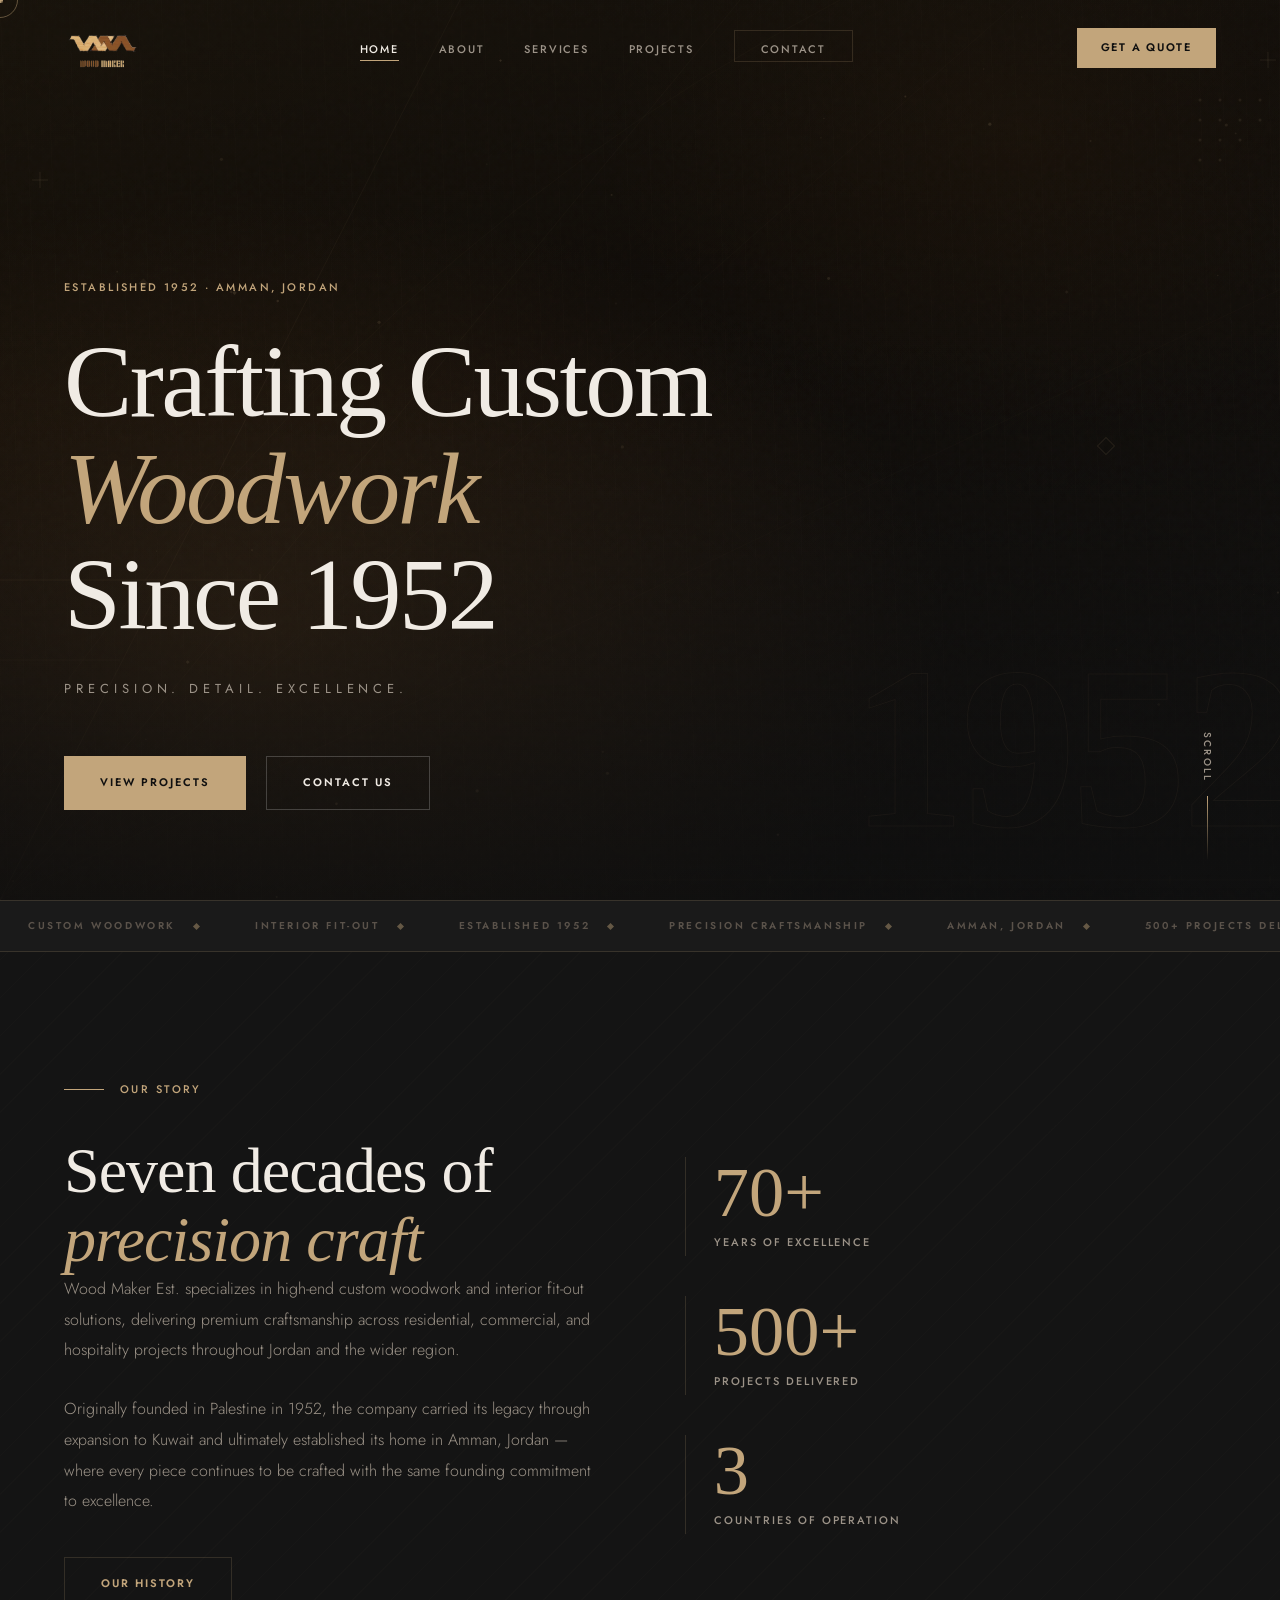
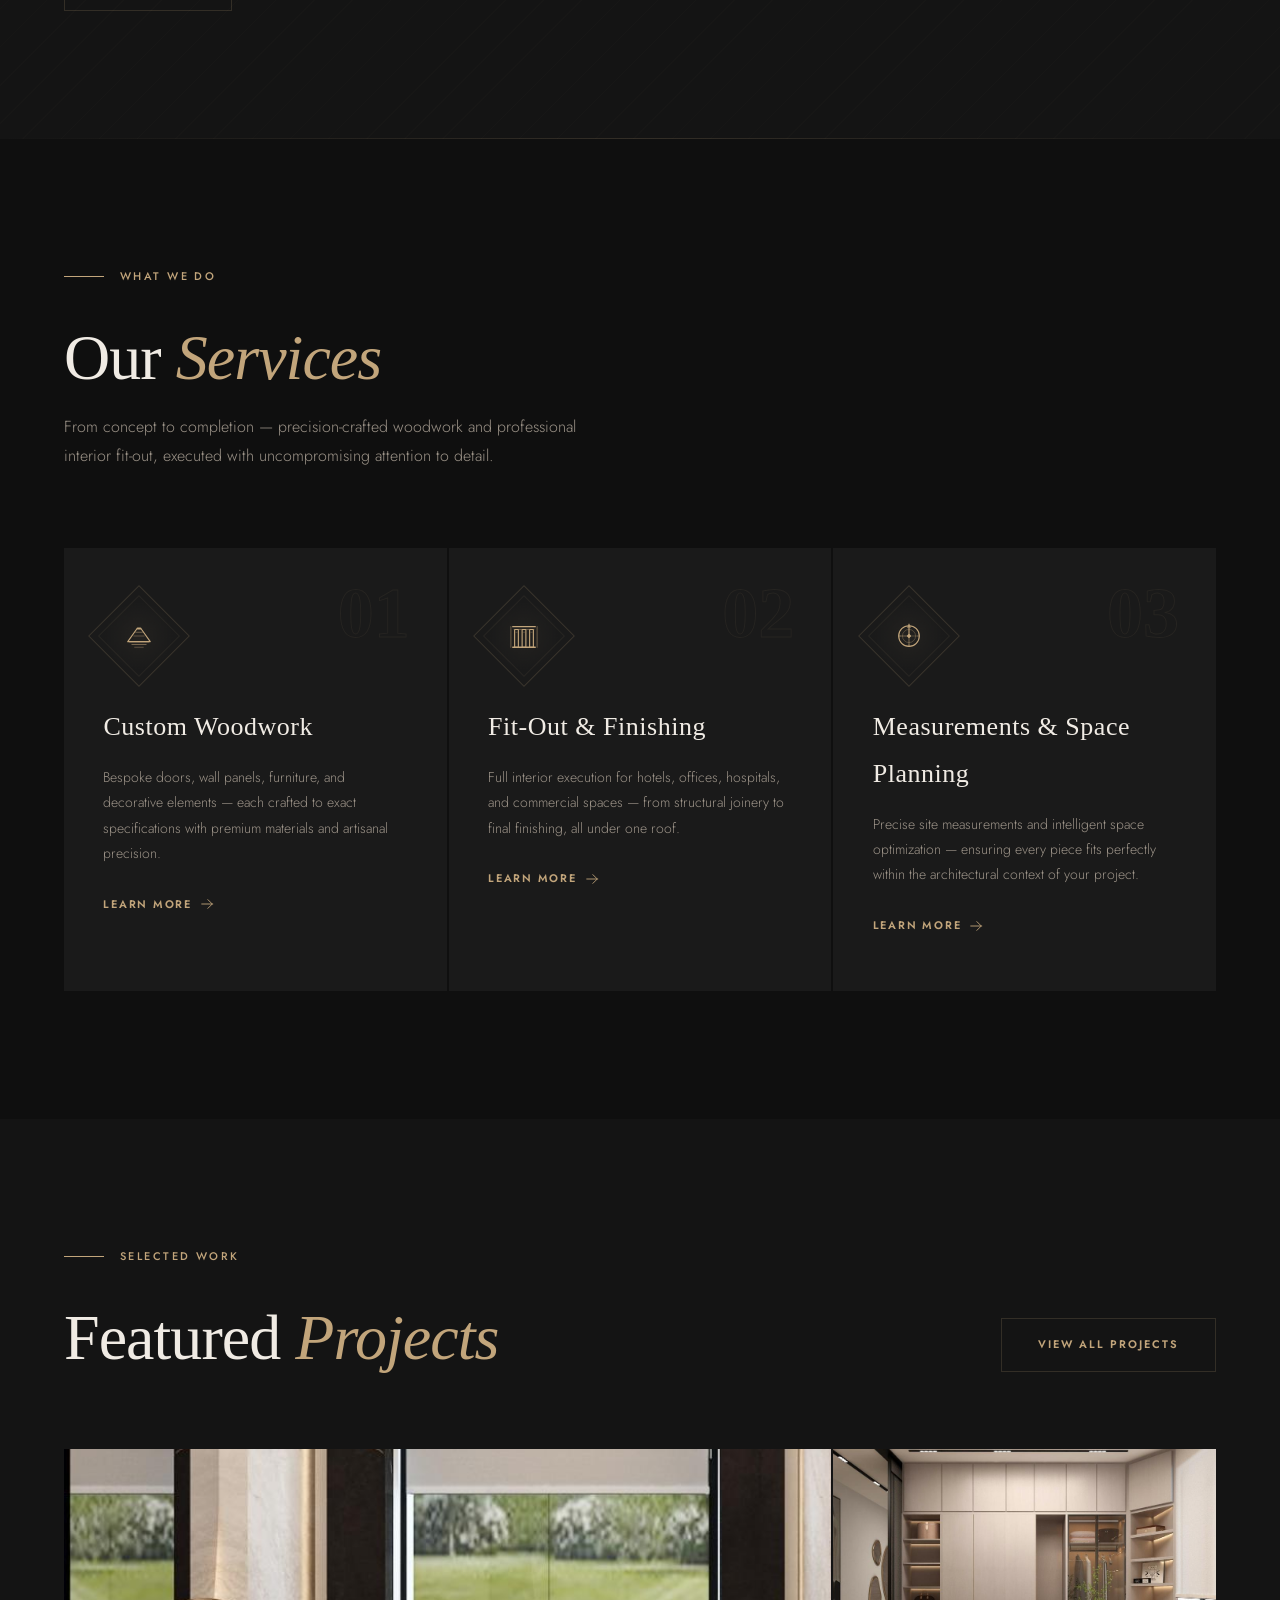
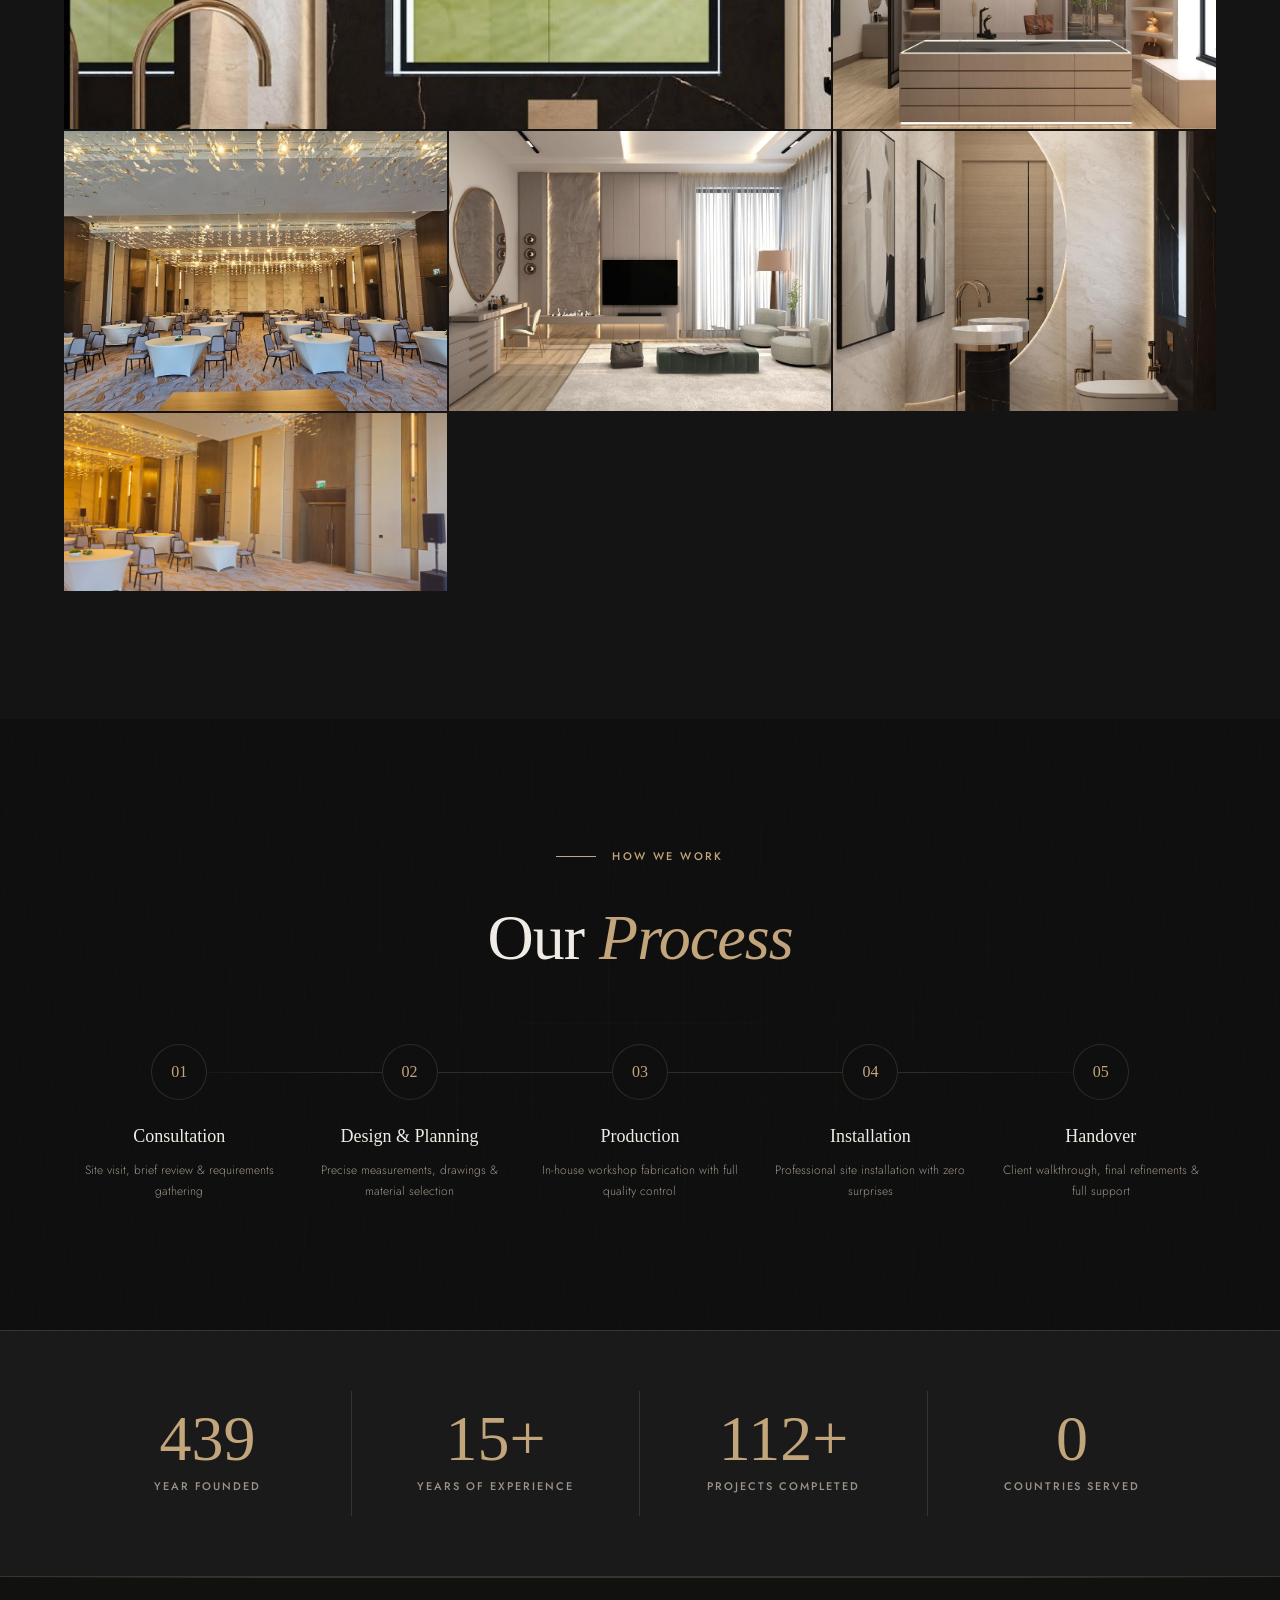
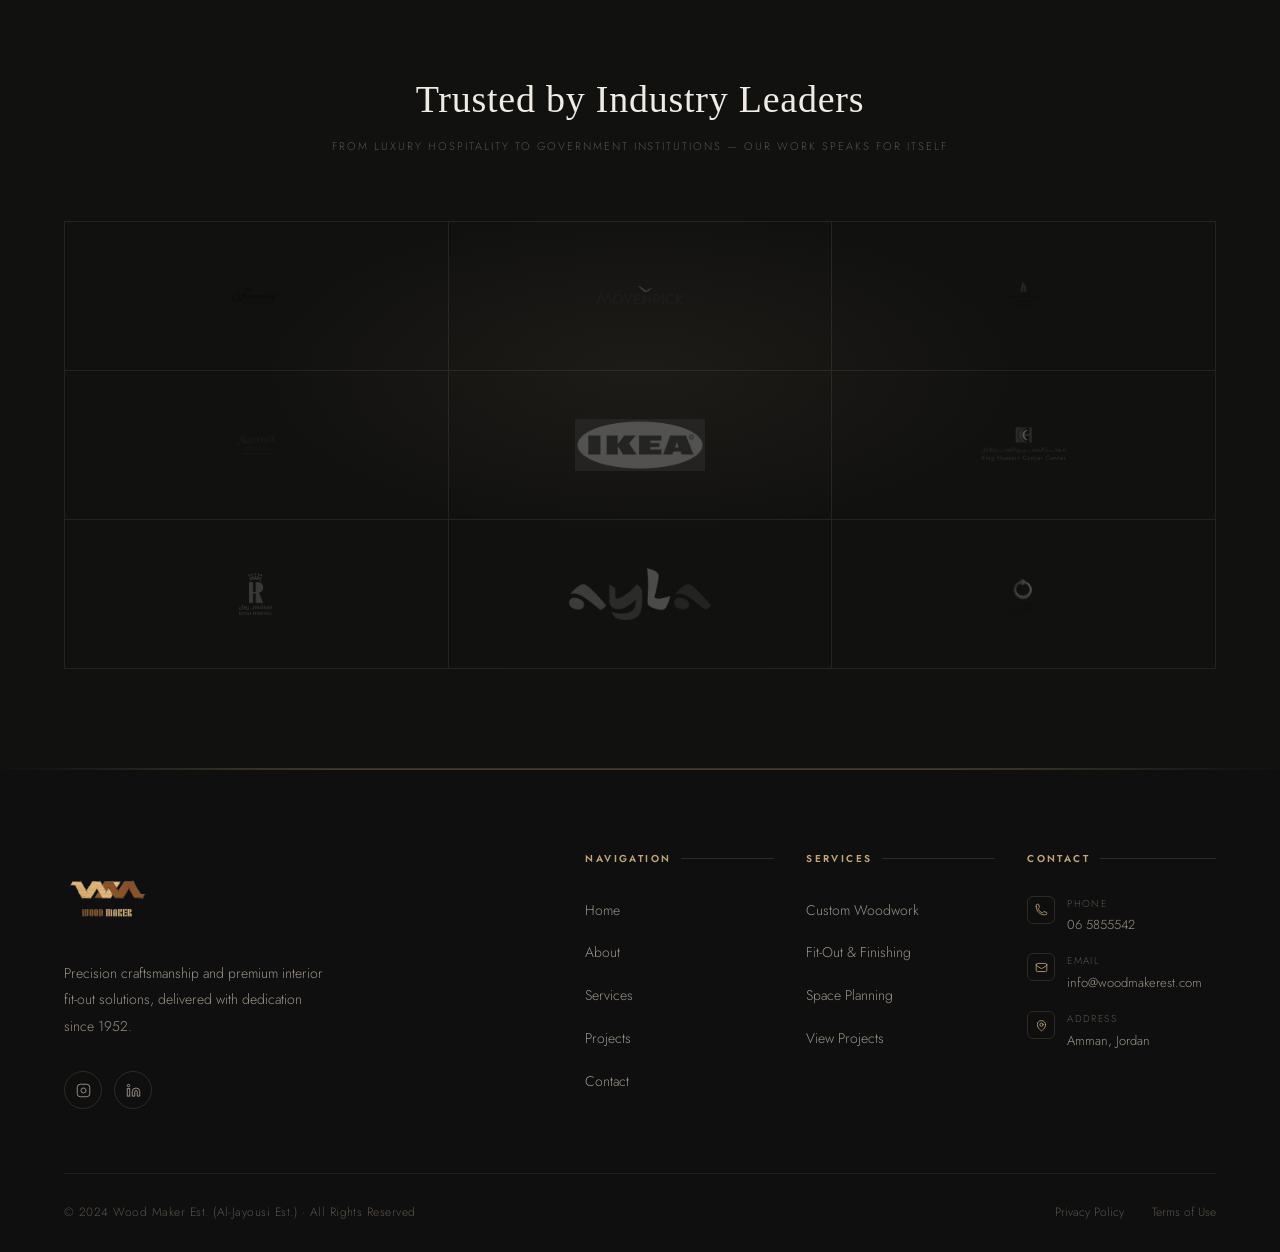
==== commit 0c5dd329: "Add rich illustrations and visual enhancements across all pages - Hero: canvas particle system (floa" ====
--- a/index.html
+++ b/index.html
@@ -44,6 +44,49 @@
   <!-- ── HERO ────────────────────────────────────────── -->
   <section class="hero">
     <div class="hero-bg"></div>
+    <canvas id="heroCanvas"></canvas>
+
+    <!-- Architectural line illustrations -->
+    <div class="hero-svg-deco" aria-hidden="true">
+      <svg viewBox="0 0 1440 900" preserveAspectRatio="xMidYMid slice" fill="none" xmlns="http://www.w3.org/2000/svg">
+        <line x1="80" y1="900" x2="540" y2="0"    stroke="rgba(194,165,123,0.06)" stroke-width="1"/>
+        <line x1="80" y1="900" x2="820" y2="0"    stroke="rgba(194,165,123,0.04)" stroke-width="1"/>
+        <line x1="80" y1="900" x2="1100" y2="0"   stroke="rgba(194,165,123,0.03)" stroke-width="1"/>
+        <line x1="80" y1="900" x2="1380" y2="280" stroke="rgba(194,165,123,0.025)" stroke-width="1"/>
+        <line x1="0"   y1="580" x2="340" y2="580" stroke="rgba(194,165,123,0.09)" stroke-width="1"/>
+        <line x1="0"   y1="660" x2="200" y2="660" stroke="rgba(194,165,123,0.055)" stroke-width="1"/>
+        <line x1="340" y1="574" x2="340" y2="586" stroke="rgba(194,165,123,0.12)" stroke-width="1"/>
+        <line x1="1360" y1="0"  x2="1360" y2="400" stroke="rgba(194,165,123,0.04)" stroke-width="1"/>
+        <line x1="1400" y1="0"  x2="1400" y2="260" stroke="rgba(194,165,123,0.03)" stroke-width="1"/>
+        <path d="M 48 48 L 48 24 L 72 24"            stroke="rgba(194,165,123,0.2)"  stroke-width="1" fill="none"/>
+        <path d="M 1392 24 L 1416 24 L 1416 48"      stroke="rgba(194,165,123,0.2)"  stroke-width="1" fill="none"/>
+        <path d="M 1416 852 L 1416 876 L 1392 876"   stroke="rgba(194,165,123,0.12)" stroke-width="1" fill="none"/>
+        <g fill="rgba(194,165,123,0.14)">
+          <circle cx="1280" cy="100" r="1.5"/><circle cx="1300" cy="100" r="1.5"/><circle cx="1320" cy="100" r="1.5"/><circle cx="1340" cy="100" r="1.5"/>
+          <circle cx="1280" cy="120" r="1.5"/><circle cx="1300" cy="120" r="1.5"/><circle cx="1320" cy="120" r="1.5"/><circle cx="1340" cy="120" r="1.5"/>
+          <circle cx="1280" cy="140" r="1.5"/><circle cx="1300" cy="140" r="1.5"/><circle cx="1320" cy="140" r="1.5"/>
+          <circle cx="1280" cy="160" r="1.5"/><circle cx="1300" cy="160" r="1.5"/>
+        </g>
+        <g stroke="rgba(194,165,123,0.15)" stroke-width="1">
+          <line x1="112" y1="180" x2="128" y2="180"/><line x1="120" y1="172" x2="120" y2="188"/>
+          <line x1="1340" y1="60"  x2="1356" y2="60"/><line x1="1348" y1="52"  x2="1348" y2="68"/>
+        </g>
+        <rect x="1180" y="440" width="12" height="12" transform="rotate(45 1186 446)" fill="none" stroke="rgba(194,165,123,0.14)" stroke-width="1"/>
+        <rect x="220"  y="280" width="7"  height="7"  transform="rotate(45 223.5 283.5)" fill="rgba(194,165,123,0.1)"/>
+        <path d="M 0 900 Q 380 280 920 0" stroke="rgba(194,165,123,0.035)" stroke-width="1" fill="none"/>
+        <line x1="700" y1="880" x2="1440" y2="880" stroke="rgba(194,165,123,0.04)" stroke-width="1"/>
+        <g stroke="rgba(194,165,123,0.06)" stroke-width="1">
+          <line x1="750"  y1="876" x2="750"  y2="884"/>
+          <line x1="850"  y1="876" x2="850"  y2="884"/>
+          <line x1="950"  y1="876" x2="950"  y2="884"/>
+          <line x1="1050" y1="876" x2="1050" y2="884"/>
+          <line x1="1150" y1="876" x2="1150" y2="884"/>
+          <line x1="1250" y1="876" x2="1250" y2="884"/>
+          <line x1="1350" y1="876" x2="1350" y2="884"/>
+        </g>
+      </svg>
+    </div>
+
     <div class="hero-overlay"></div>
     <div class="hero-year">1952</div>
 
@@ -65,9 +108,36 @@
     </div>
   </section>
 
+  <!-- ── MARQUEE STRIP ─────────────────────────────────── -->
+  <div class="marquee-strip" aria-hidden="true">
+    <div class="marquee-track">
+      <span class="marquee-item">Custom Woodwork <span class="marquee-diamond"></span></span>
+      <span class="marquee-item">Interior Fit-Out <span class="marquee-diamond"></span></span>
+      <span class="marquee-item">Established 1952 <span class="marquee-diamond"></span></span>
+      <span class="marquee-item">Precision Craftsmanship <span class="marquee-diamond"></span></span>
+      <span class="marquee-item">Amman, Jordan <span class="marquee-diamond"></span></span>
+      <span class="marquee-item">500+ Projects Delivered <span class="marquee-diamond"></span></span>
+      <span class="marquee-item">Luxury Hospitality <span class="marquee-diamond"></span></span>
+      <span class="marquee-item">Bespoke Joinery <span class="marquee-diamond"></span></span>
+      <span class="marquee-item">Premium Materials <span class="marquee-diamond"></span></span>
+      <span class="marquee-item">Al-Jayousi Est. <span class="marquee-diamond"></span></span>
+      <span class="marquee-item">Custom Woodwork <span class="marquee-diamond"></span></span>
+      <span class="marquee-item">Interior Fit-Out <span class="marquee-diamond"></span></span>
+      <span class="marquee-item">Established 1952 <span class="marquee-diamond"></span></span>
+      <span class="marquee-item">Precision Craftsmanship <span class="marquee-diamond"></span></span>
+      <span class="marquee-item">Amman, Jordan <span class="marquee-diamond"></span></span>
+      <span class="marquee-item">500+ Projects Delivered <span class="marquee-diamond"></span></span>
+      <span class="marquee-item">Luxury Hospitality <span class="marquee-diamond"></span></span>
+      <span class="marquee-item">Bespoke Joinery <span class="marquee-diamond"></span></span>
+      <span class="marquee-item">Premium Materials <span class="marquee-diamond"></span></span>
+      <span class="marquee-item">Al-Jayousi Est. <span class="marquee-diamond"></span></span>
+    </div>
+  </div>
+
   <!-- ── INTRO ───────────────────────────────────────── -->
-  <section class="section intro">
-    <div class="container">
+  <section class="section intro" style="position:relative;overflow:hidden;">
+    <div class="diag-lines-bg" aria-hidden="true"></div>
+    <div class="container" style="position:relative;z-index:1;">
       <div class="intro-grid">
         <div class="intro-text">
           <span class="section-label fade-in">Our Story</span>
@@ -122,9 +192,21 @@
       <div class="services-grid">
         <div class="service-card fade-in">
           <span class="service-num">01</span>
-          <svg class="service-icon" xmlns="http://www.w3.org/2000/svg" fill="none" viewBox="0 0 24 24" stroke="currentColor">
-            <path stroke-linecap="round" stroke-linejoin="round" stroke-width="1.25" d="M2.25 12l8.954-8.955c.44-.439 1.152-.439 1.591 0L21.75 12M4.5 9.75v10.125c0 .621.504 1.125 1.125 1.125H9.75v-4.875c0-.621.504-1.125 1.125-1.125h2.25c.621 0 1.125.504 1.125 1.125V21h4.125c.621 0 1.125-.504 1.125-1.125V9.75M8.25 21h8.25"/>
-          </svg>
+          <div class="service-icon-wrap">
+            <div class="service-icon-diamond"></div>
+            <div class="service-icon-center">
+              <!-- Wood plane / chisel illustration -->
+              <svg xmlns="http://www.w3.org/2000/svg" fill="none" viewBox="0 0 32 32" stroke="currentColor">
+                <path stroke-linecap="round" stroke-linejoin="round" stroke-width="1.2" d="M4 22 L14 8 L18 8 L28 22 Z"/>
+                <line x1="6" y1="22" x2="26" y2="22" stroke-width="1.5" stroke-linecap="round"/>
+                <line x1="8"  y1="25" x2="24" y2="25" stroke-width="1" opacity=".6"/>
+                <line x1="11" y1="28" x2="21" y2="28" stroke-width="1" opacity=".4"/>
+                <line x1="12" y1="12" x2="20" y2="12" stroke-width="1" opacity=".5"/>
+                <line x1="10" y1="16" x2="22" y2="16" stroke-width="1" opacity=".4"/>
+                <line x1="14.5" y1="8" x2="17.5" y2="8" stroke-width="2" stroke-linecap="round"/>
+              </svg>
+            </div>
+          </div>
           <h3>Custom Woodwork</h3>
           <p>Bespoke doors, wall panels, furniture, and decorative elements — each crafted to exact specifications with premium materials and artisanal precision.</p>
           <a href="services.html" class="service-link">
@@ -135,9 +217,25 @@
 
         <div class="service-card fade-in delay-1">
           <span class="service-num">02</span>
-          <svg class="service-icon" xmlns="http://www.w3.org/2000/svg" fill="none" viewBox="0 0 24 24" stroke="currentColor">
-            <path stroke-linecap="round" stroke-linejoin="round" stroke-width="1.25" d="M3.75 21h16.5M4.5 3h15M5.25 3v18m13.5-18v18M9 6.75h1.5m-1.5 3h1.5m-1.5 3h1.5m3-6H15m-1.5 3H15m-1.5 3H15M9 21v-3.375c0-.621.504-1.125 1.125-1.125h3.75c.621 0 1.125.504 1.125 1.125V21"/>
-          </svg>
+          <div class="service-icon-wrap">
+            <div class="service-icon-diamond"></div>
+            <div class="service-icon-center">
+              <!-- Interior / building columns illustration -->
+              <svg xmlns="http://www.w3.org/2000/svg" fill="none" viewBox="0 0 32 32" stroke="currentColor">
+                <line x1="4"  y1="28" x2="28" y2="28" stroke-width="1.5" stroke-linecap="round"/>
+                <line x1="4"  y1="6"  x2="28" y2="6"  stroke-width="1.5" stroke-linecap="round"/>
+                <rect x="6"  y="9" width="4" height="19" stroke-width="1.2" rx=".5"/>
+                <rect x="14" y="9" width="4" height="19" stroke-width="1.2" rx=".5"/>
+                <rect x="22" y="9" width="4" height="19" stroke-width="1.2" rx=".5"/>
+                <line x1="5"  y1="9"  x2="27" y2="9"  stroke-width="1" opacity=".5"/>
+                <line x1="7"  y1="12" x2="9"  y2="12" stroke-width=".8" opacity=".4"/>
+                <line x1="15" y1="12" x2="17" y2="12" stroke-width=".8" opacity=".4"/>
+                <line x1="23" y1="12" x2="25" y2="12" stroke-width=".8" opacity=".4"/>
+                <line x1="2"  y1="6"  x2="2"  y2="28" stroke-width="1.2" stroke-linecap="round" opacity=".4"/>
+                <line x1="30" y1="6"  x2="30" y2="28" stroke-width="1.2" stroke-linecap="round" opacity=".4"/>
+              </svg>
+            </div>
+          </div>
           <h3>Fit-Out &amp; Finishing</h3>
           <p>Full interior execution for hotels, offices, hospitals, and commercial spaces — from structural joinery to final finishing, all under one roof.</p>
           <a href="services.html" class="service-link">
@@ -148,9 +246,31 @@
 
         <div class="service-card fade-in delay-2">
           <span class="service-num">03</span>
-          <svg class="service-icon" xmlns="http://www.w3.org/2000/svg" fill="none" viewBox="0 0 24 24" stroke="currentColor">
-            <path stroke-linecap="round" stroke-linejoin="round" stroke-width="1.25" d="M6.429 9.75L2.25 12l4.179 2.25m0-4.5l5.571 3 5.571-3m-11.142 0L2.25 7.5 12 2.25l9.75 5.25-4.179 2.25m0 0L21.75 12l-4.179 2.25m0 0l4.179 2.25L12 21.75 2.25 16.5l4.179-2.25m11.142 0l-5.571 3-5.571-3"/>
-          </svg>
+          <div class="service-icon-wrap">
+            <div class="service-icon-diamond"></div>
+            <div class="service-icon-center">
+              <!-- Compass / drafting illustration -->
+              <svg xmlns="http://www.w3.org/2000/svg" fill="none" viewBox="0 0 32 32" stroke="currentColor">
+                <circle cx="16" cy="16" r="11" stroke-width="1.2"/>
+                <circle cx="16" cy="16" r="7"  stroke-width=".8" opacity=".4"/>
+                <circle cx="16" cy="16" r="1.5" fill="currentColor"/>
+                <!-- Compass arms -->
+                <line x1="16" y1="5"  x2="16" y2="14.5" stroke-width="1.2" stroke-linecap="round"/>
+                <line x1="16" y1="17.5" x2="16" y2="27" stroke-width="1.2" stroke-linecap="round" opacity=".5"/>
+                <line x1="5"  y1="16" x2="14.5" y2="16" stroke-width="1.2" stroke-linecap="round" opacity=".5"/>
+                <line x1="17.5" y1="16" x2="27"  y2="16" stroke-width="1.2" stroke-linecap="round" opacity=".3"/>
+                <!-- Tick marks on circle -->
+                <g stroke-width="1" opacity=".5">
+                  <line x1="16" y1="5"  x2="16" y2="7"/>
+                  <line x1="16" y1="25" x2="16" y2="27"/>
+                  <line x1="5"  y1="16" x2="7"  y2="16"/>
+                  <line x1="25" y1="16" x2="27" y2="16"/>
+                </g>
+                <!-- North marker -->
+                <polygon points="16,3 14.5,7 16,6 17.5,7" fill="currentColor" opacity=".7"/>
+              </svg>
+            </div>
+          </div>
           <h3>Measurements &amp; Space Planning</h3>
           <p>Precise site measurements and intelligent space optimization — ensuring every piece fits perfectly within the architectural context of your project.</p>
           <a href="services.html" class="service-link">
@@ -228,8 +348,10 @@
   </section>
 
   <!-- ── HOW WE WORK ──────────────────────────────────── -->
-  <section class="section process-strip">
-    <div class="container">
+  <section class="section process-strip" style="position:relative;overflow:hidden;">
+    <div class="section-geo-bg" aria-hidden="true"></div>
+    <div class="woodgrain-overlay" aria-hidden="true"></div>
+    <div class="container" style="position:relative;z-index:1;">
       <div style="text-align:center;margin-bottom:clamp(48px,6vw,72px);">
         <span class="section-label fade-in" style="justify-content:center;">How We Work</span>
         <h2 class="section-title fade-in delay-1">Our <em>Process</em></h2>
--- a/styles.css
+++ b/styles.css
@@ -1301,3 +1301,291 @@
   .proj-item:hover .proj-img-wrap { transform: none; }
   .client-logo:hover   { transform: none; }
 }
+
+/* ============================================================
+   VISUAL ENHANCEMENTS — Illustrations, Particles & Decorations
+   ============================================================ */
+
+/* ── Hero Canvas ─────────────────────────────────────────────── */
+#heroCanvas {
+  position: absolute; inset: 0; z-index: 1;
+  pointer-events: none; opacity: .55;
+  width: 100%; height: 100%;
+}
+
+/* ── Hero SVG Geometric Lines ────────────────────────────────── */
+.hero-svg-deco {
+  position: absolute; inset: 0; z-index: 1;
+  pointer-events: none; overflow: hidden;
+}
+.hero-svg-deco svg { width: 100%; height: 100%; }
+
+/* ── Marquee Strip ───────────────────────────────────────────── */
+.marquee-strip {
+  overflow: hidden;
+  border-top: 1px solid var(--accent-border);
+  border-bottom: 1px solid var(--accent-border);
+  background: var(--bg-3);
+  padding: 16px 0;
+  position: relative; z-index: 10;
+}
+.marquee-track {
+  display: flex; gap: 0;
+  animation: marqueeScroll 40s linear infinite;
+  width: max-content;
+}
+.marquee-track:hover { animation-play-state: paused; }
+.marquee-item {
+  display: inline-flex; align-items: center; gap: 18px;
+  padding: 0 28px;
+  font-size: 10px; font-weight: 600;
+  letter-spacing: .26em; text-transform: uppercase;
+  color: var(--text-3); white-space: nowrap; flex-shrink: 0;
+}
+.marquee-diamond {
+  width: 5px; height: 5px; flex-shrink: 0;
+  background: var(--accent); opacity: .45;
+  transform: rotate(45deg);
+}
+@keyframes marqueeScroll {
+  from { transform: translateX(0); }
+  to   { transform: translateX(-50%); }
+}
+
+/* ── Section Geometric Grid Bg ───────────────────────────────── */
+.section-geo-bg {
+  position: absolute; inset: 0; pointer-events: none; z-index: 0;
+  background-image:
+    linear-gradient(rgba(194,165,123,.025) 1px, transparent 1px),
+    linear-gradient(90deg, rgba(194,165,123,.025) 1px, transparent 1px);
+  background-size: 76px 76px;
+  -webkit-mask-image: radial-gradient(ellipse 90% 90% at 50% 50%, black 0%, transparent 80%);
+  mask-image: radial-gradient(ellipse 90% 90% at 50% 50%, black 0%, transparent 80%);
+}
+
+/* ── Diagonal Animated Lines Bg ──────────────────────────────── */
+.diag-lines-bg {
+  position: absolute; left: -50%; top: -50%;
+  width: 200%; height: 200%;
+  pointer-events: none; z-index: 0;
+  background: repeating-linear-gradient(
+    -45deg,
+    transparent 0, transparent 26px,
+    rgba(194,165,123,.014) 26px, rgba(194,165,123,.014) 27px
+  );
+  animation: diagShift 32s linear infinite;
+}
+@keyframes diagShift {
+  from { transform: translate(0, 0); }
+  to   { transform: translate(80px, 80px); }
+}
+
+/* ── Wood Grain Overlay ──────────────────────────────────────── */
+.woodgrain-overlay {
+  position: absolute; inset: 0; pointer-events: none; z-index: 0;
+  background:
+    repeating-linear-gradient(
+      93deg,
+      transparent 0, transparent 12px,
+      rgba(194,165,123,.011) 12px, rgba(194,165,123,.011) 13px,
+      transparent 13px, transparent 28px,
+      rgba(101,68,33,.007) 28px, rgba(101,68,33,.007) 29px
+    );
+}
+
+/* ── Enhanced Service Icon Diamond Frame ─────────────────────── */
+.service-icon-wrap {
+  position: relative; width: 72px; height: 72px;
+  margin-bottom: 32px; flex-shrink: 0;
+}
+.service-icon-diamond {
+  position: absolute; inset: 0;
+  border: 1px solid rgba(194,165,123,.18);
+  background: radial-gradient(ellipse at center, rgba(194,165,123,.055) 0%, transparent 70%);
+  transform: rotate(45deg);
+  transition: border-color .4s, background .4s;
+}
+.service-icon-diamond::after {
+  content: '';
+  position: absolute; inset: 6px;
+  border: 1px solid rgba(194,165,123,.08);
+  transition: border-color .4s;
+}
+.service-card:hover .service-icon-diamond {
+  border-color: rgba(194,165,123,.45);
+  background: radial-gradient(ellipse at center, rgba(194,165,123,.14) 0%, transparent 70%);
+}
+.service-card:hover .service-icon-diamond::after { border-color: rgba(194,165,123,.22); }
+.service-icon-center {
+  position: absolute; inset: 0;
+  display: flex; align-items: center; justify-content: center; z-index: 1;
+}
+.service-icon-center svg { width: 30px; height: 30px; color: var(--accent); }
+
+/* ── Floating SVG Decoration ─────────────────────────────────── */
+.float-deco {
+  position: absolute; pointer-events: none;
+  opacity: .05; z-index: 0;
+  color: var(--accent);
+}
+.float-deco svg { display: block; }
+
+/* ── Decorative Corner Brackets ──────────────────────────────── */
+.corner-brackets {
+  position: absolute; inset: 20px;
+  pointer-events: none; z-index: 2;
+}
+.corner-brackets::before,
+.corner-brackets::after,
+.corner-brackets-inner::before,
+.corner-brackets-inner::after {
+  content: ''; position: absolute;
+  width: 28px; height: 28px;
+  border-color: rgba(194,165,123,.22);
+  border-style: solid;
+}
+.corner-brackets::before {
+  top: 0; left: 0;
+  border-width: 1px 0 0 1px;
+}
+.corner-brackets::after {
+  top: 0; right: 0;
+  border-width: 1px 1px 0 0;
+}
+.corner-brackets-inner::before {
+  bottom: 0; left: 0;
+  border-width: 0 0 1px 1px;
+}
+.corner-brackets-inner::after {
+  bottom: 0; right: 0;
+  border-width: 0 1px 1px 0;
+}
+
+/* ── Sparkle / Rising Dots ───────────────────────────────────── */
+.sparkle-dot {
+  position: absolute; pointer-events: none; z-index: 3;
+  width: 3px; height: 3px;
+  background: var(--accent); border-radius: 50%; opacity: 0;
+}
+@keyframes sparkleRise {
+  0%   { opacity: 0; transform: translateY(0) scale(0); }
+  25%  { opacity: .7; transform: translateY(-12px) scale(1); }
+  100% { opacity: 0; transform: translateY(-36px) scale(.3); }
+}
+.sparkle-dot:nth-child(1)  { animation: sparkleRise 5s ease-out infinite 0s; }
+.sparkle-dot:nth-child(2)  { animation: sparkleRise 5s ease-out infinite 1s; }
+.sparkle-dot:nth-child(3)  { animation: sparkleRise 5s ease-out infinite 2s; }
+.sparkle-dot:nth-child(4)  { animation: sparkleRise 5s ease-out infinite 3s; }
+.sparkle-dot:nth-child(5)  { animation: sparkleRise 5s ease-out infinite 4s; }
+
+/* ── Glow Pulse Orb ──────────────────────────────────────────── */
+.glow-orb {
+  position: absolute; border-radius: 50%;
+  pointer-events: none; filter: blur(70px);
+  animation: glowPulse 6s ease-in-out infinite;
+}
+@keyframes glowPulse {
+  0%, 100% { opacity: .07; transform: scale(1); }
+  50%       { opacity: .16; transform: scale(1.15); }
+}
+
+/* ── Ornamental Divider ──────────────────────────────────────── */
+.ornament-divider {
+  display: flex; align-items: center; gap: 16px;
+  padding: 0 var(--pad);
+  pointer-events: none;
+}
+.ornament-divider-line {
+  flex: 1; height: 1px;
+  background: linear-gradient(90deg, transparent, rgba(194,165,123,.18) 50%, transparent);
+}
+.ornament-divider-center {
+  display: flex; align-items: center; gap: 10px; flex-shrink: 0;
+}
+.ornament-div-diamond {
+  width: 6px; height: 6px;
+  background: var(--accent); transform: rotate(45deg);
+  opacity: .5;
+}
+.ornament-div-line {
+  width: 20px; height: 1px;
+  background: rgba(194,165,123,.3);
+}
+
+/* ── Ring Expand Animation ───────────────────────────────────── */
+.ring-expand {
+  position: absolute; border-radius: 50%;
+  border: 1px solid rgba(194,165,123,.15);
+  pointer-events: none;
+  animation: ringExpand 5s ease-out infinite;
+}
+.ring-expand:nth-child(2) { animation-delay: 1.6s; }
+.ring-expand:nth-child(3) { animation-delay: 3.2s; }
+@keyframes ringExpand {
+  from { opacity: .45; transform: scale(.4); }
+  to   { opacity: 0;   transform: scale(2.8); }
+}
+
+/* ── About Illustration ──────────────────────────────────────── */
+.about-svg-illus {
+  width: 100%; height: 100%; min-height: 420px;
+  display: flex; align-items: center; justify-content: center;
+  position: relative;
+}
+.about-svg-illus svg {
+  width: 100%; height: 100%; max-width: 460px;
+}
+
+/* ── Services floating tool deco ─────────────────────────────── */
+.svc2-section { position: relative; }
+.svc-tool-deco {
+  position: absolute; pointer-events: none; z-index: 0;
+  opacity: .045; color: var(--accent);
+}
+.svc-tool-deco svg { display: block; }
+
+/* ── Process section illustrations ───────────────────────────── */
+.ps-circle { position: relative; overflow: visible; }
+.ps-ring-wrap {
+  position: absolute; inset: 0;
+  display: flex; align-items: center; justify-content: center;
+  pointer-events: none;
+}
+
+/* ── SVG draw-on animation ───────────────────────────────────── */
+@keyframes svgDraw {
+  to { stroke-dashoffset: 0; }
+}
+.svg-draw-line {
+  stroke-dasharray: 800;
+  stroke-dashoffset: 800;
+}
+.svg-draw-line.visible {
+  animation: svgDraw 2.5s ease-out forwards .3s;
+}
+
+/* ── Intro section quote mark ────────────────────────────────── */
+.intro-quote-mark {
+  position: absolute; right: -4%; top: -12%;
+  font-family: var(--font-display);
+  font-size: clamp(200px, 28vw, 380px);
+  font-weight: 600; line-height: 1;
+  color: transparent;
+  -webkit-text-stroke: 1px rgba(194,165,123,.035);
+  pointer-events: none; user-select: none;
+  z-index: 0;
+}
+
+/* ── Contact decorative SVG ──────────────────────────────────── */
+.contact-deco-svg {
+  display: block; width: 100%;
+  max-width: 340px; margin: 40px auto 0;
+  opacity: .85;
+}
+
+/* Mobile: hide heavy decorations */
+@media (max-width: 768px) {
+  .float-deco, .hero-svg-deco, .diag-lines-bg,
+  .svc-tool-deco, .intro-quote-mark { display: none; }
+  .section-geo-bg { opacity: .5; }
+}
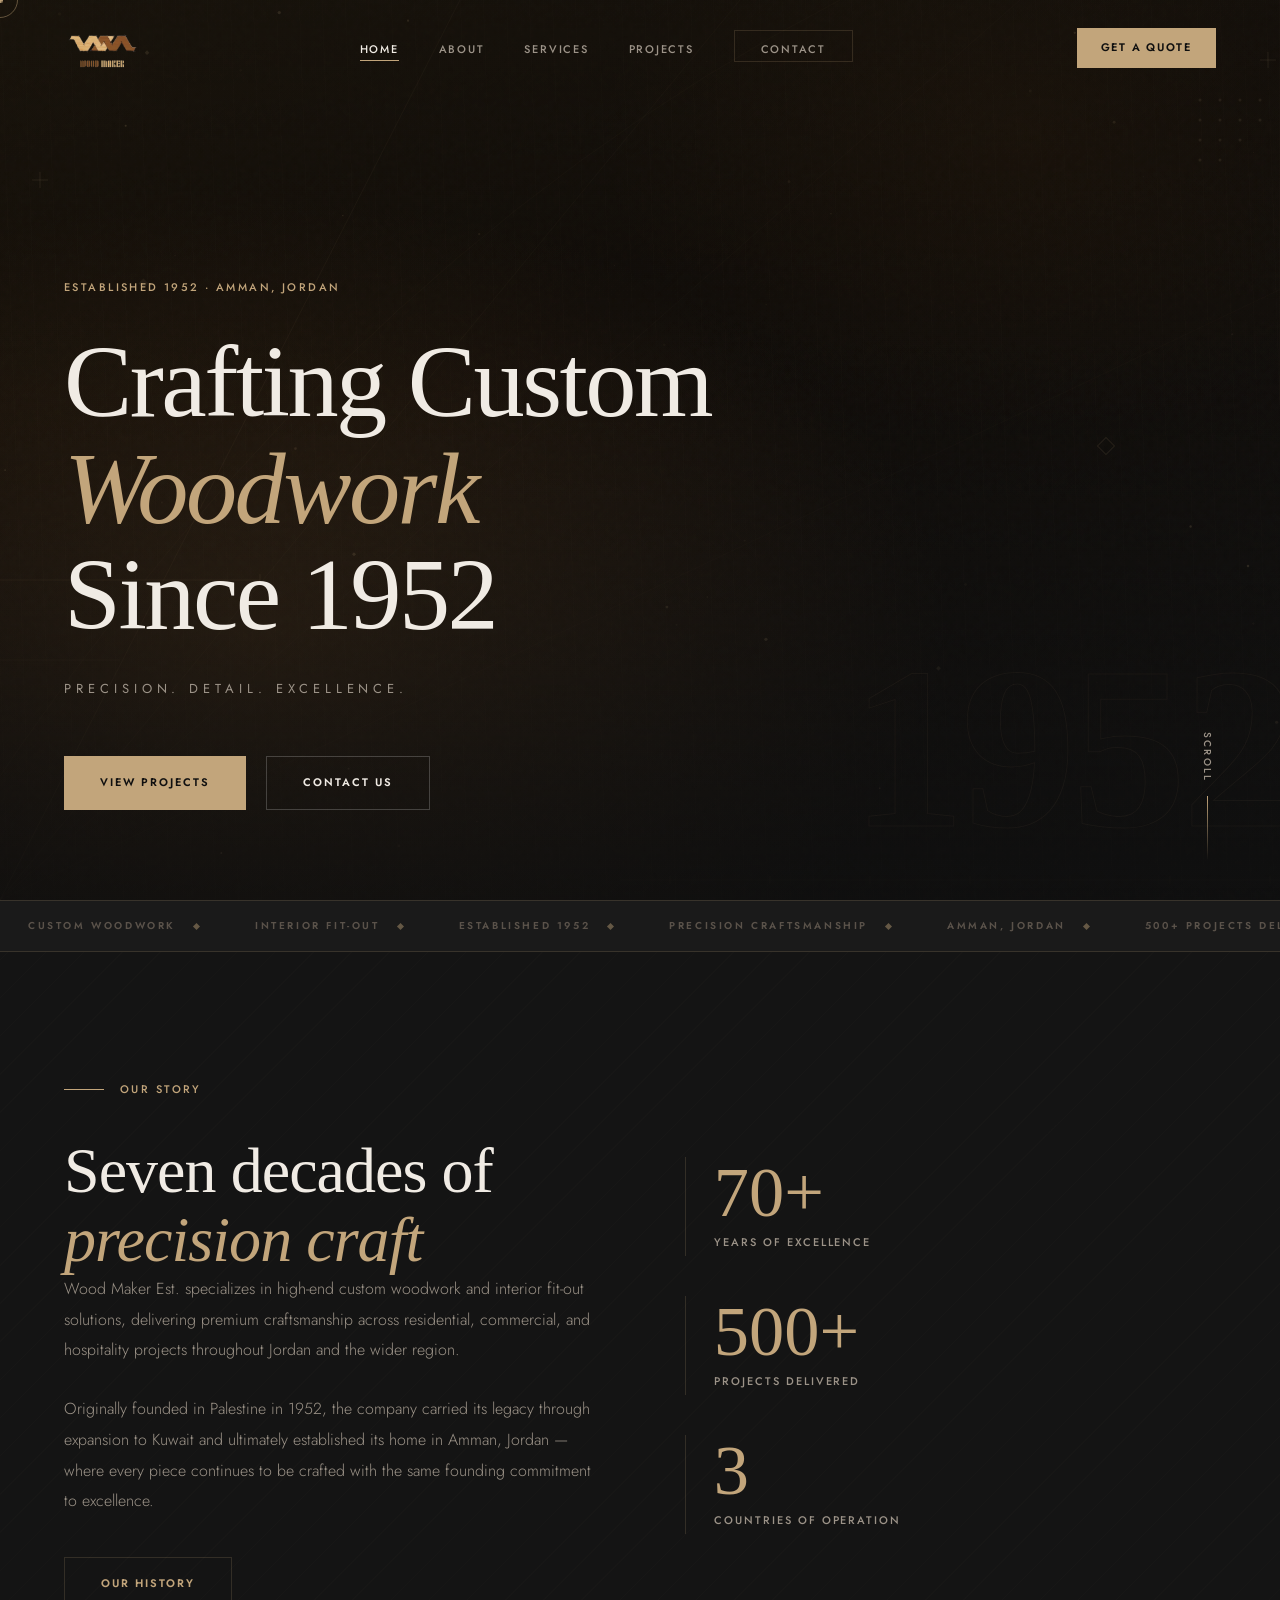
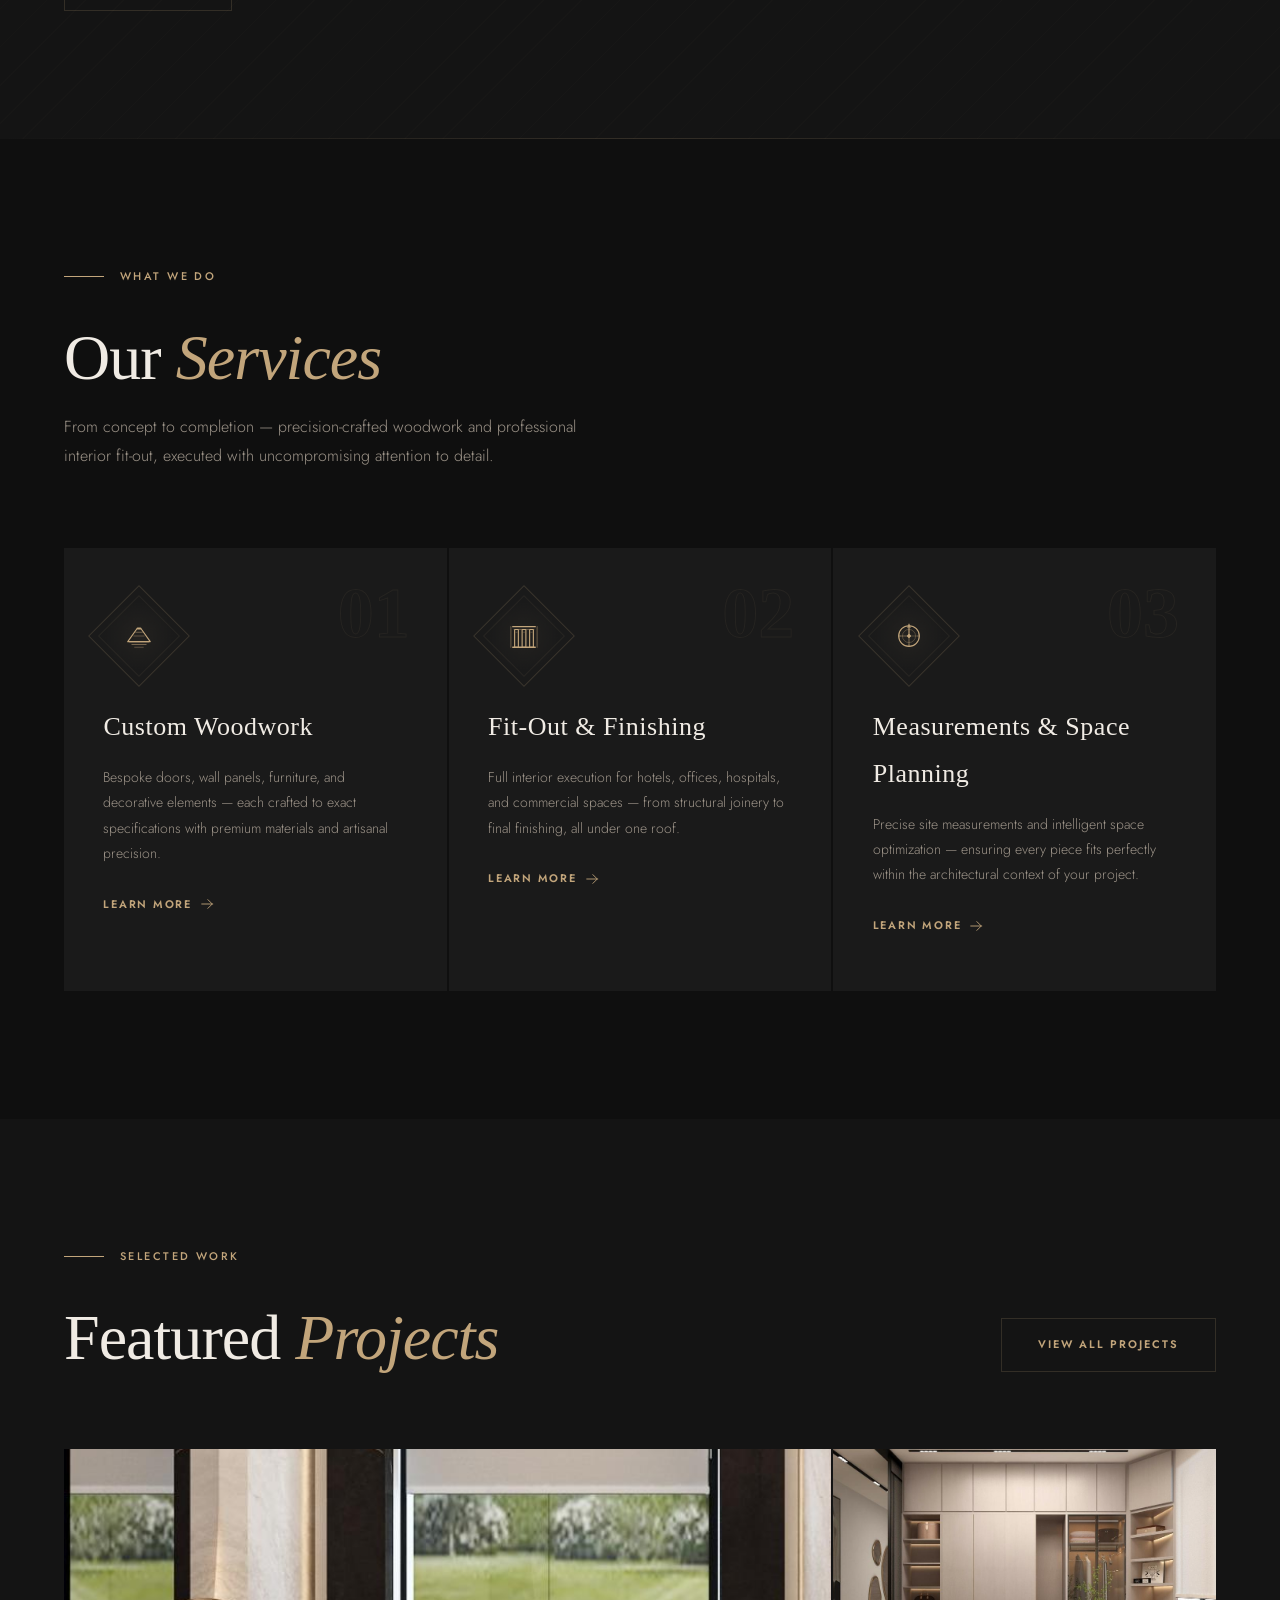
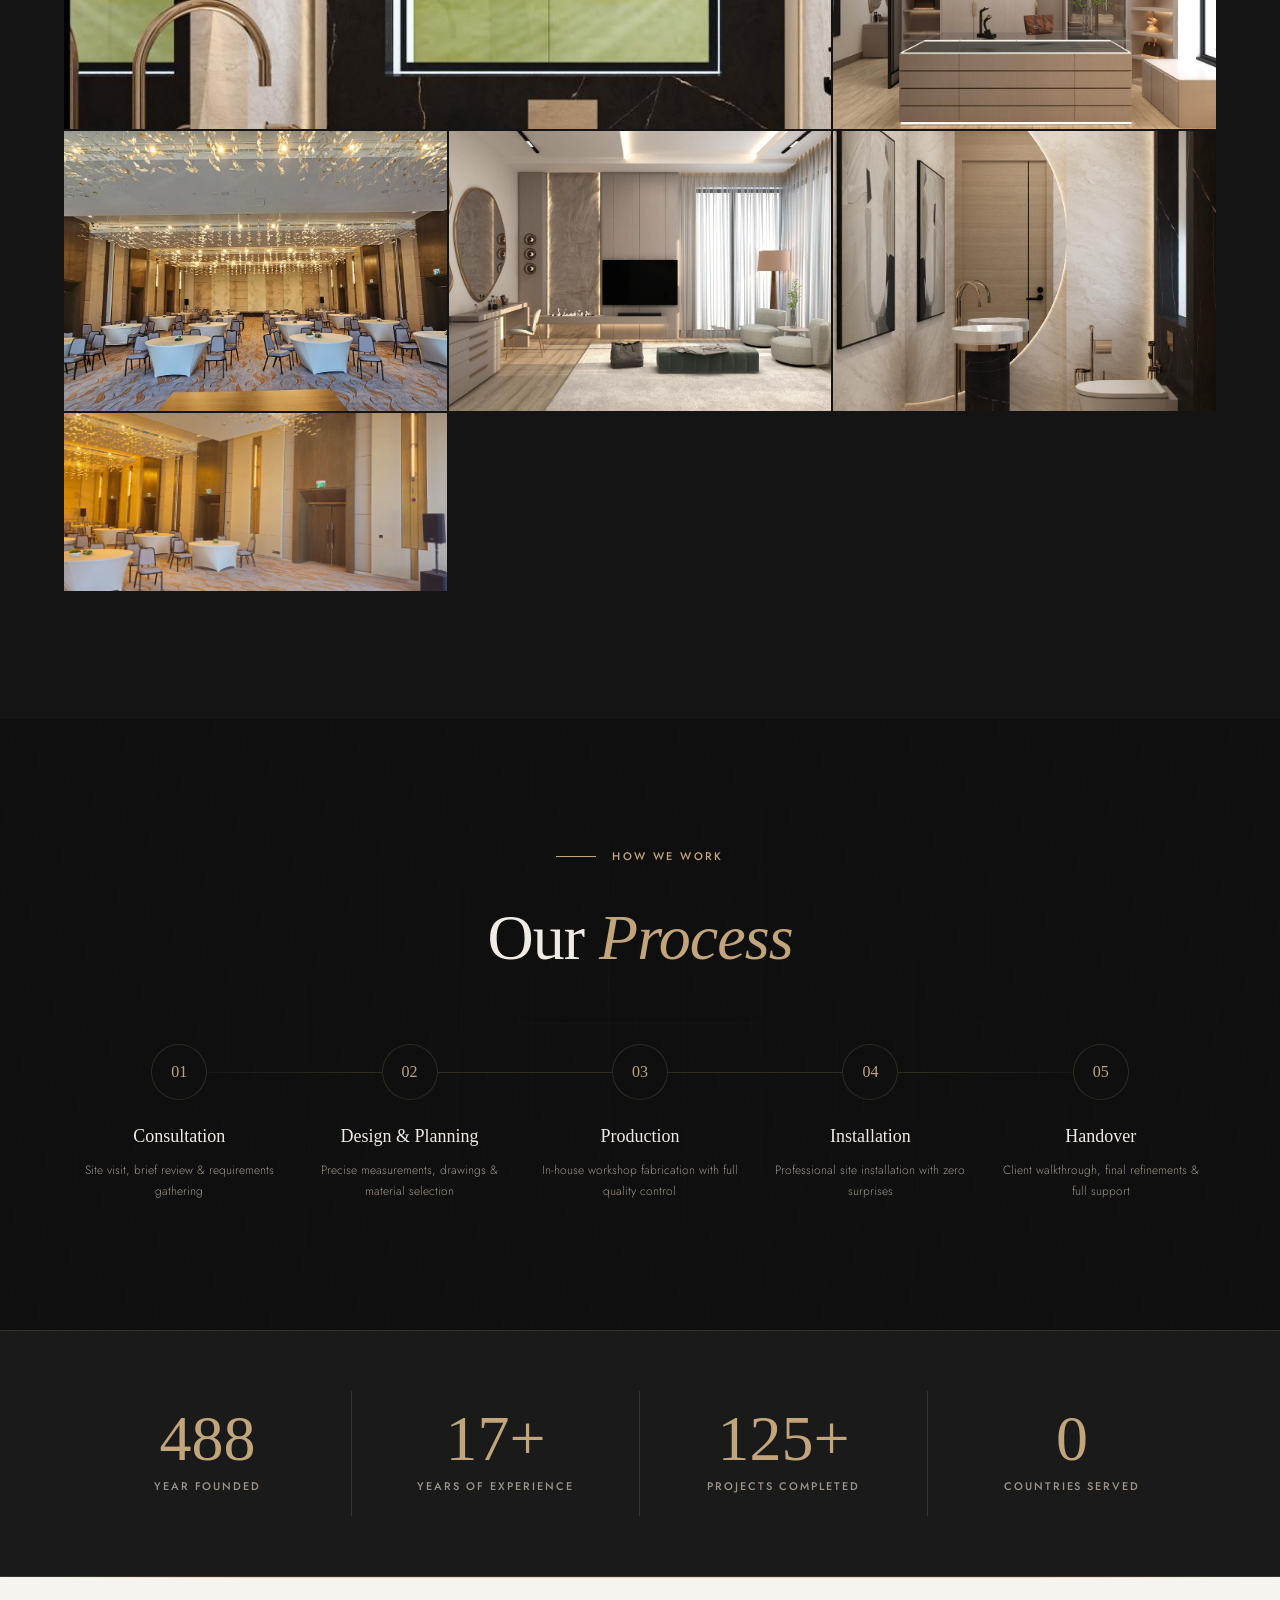
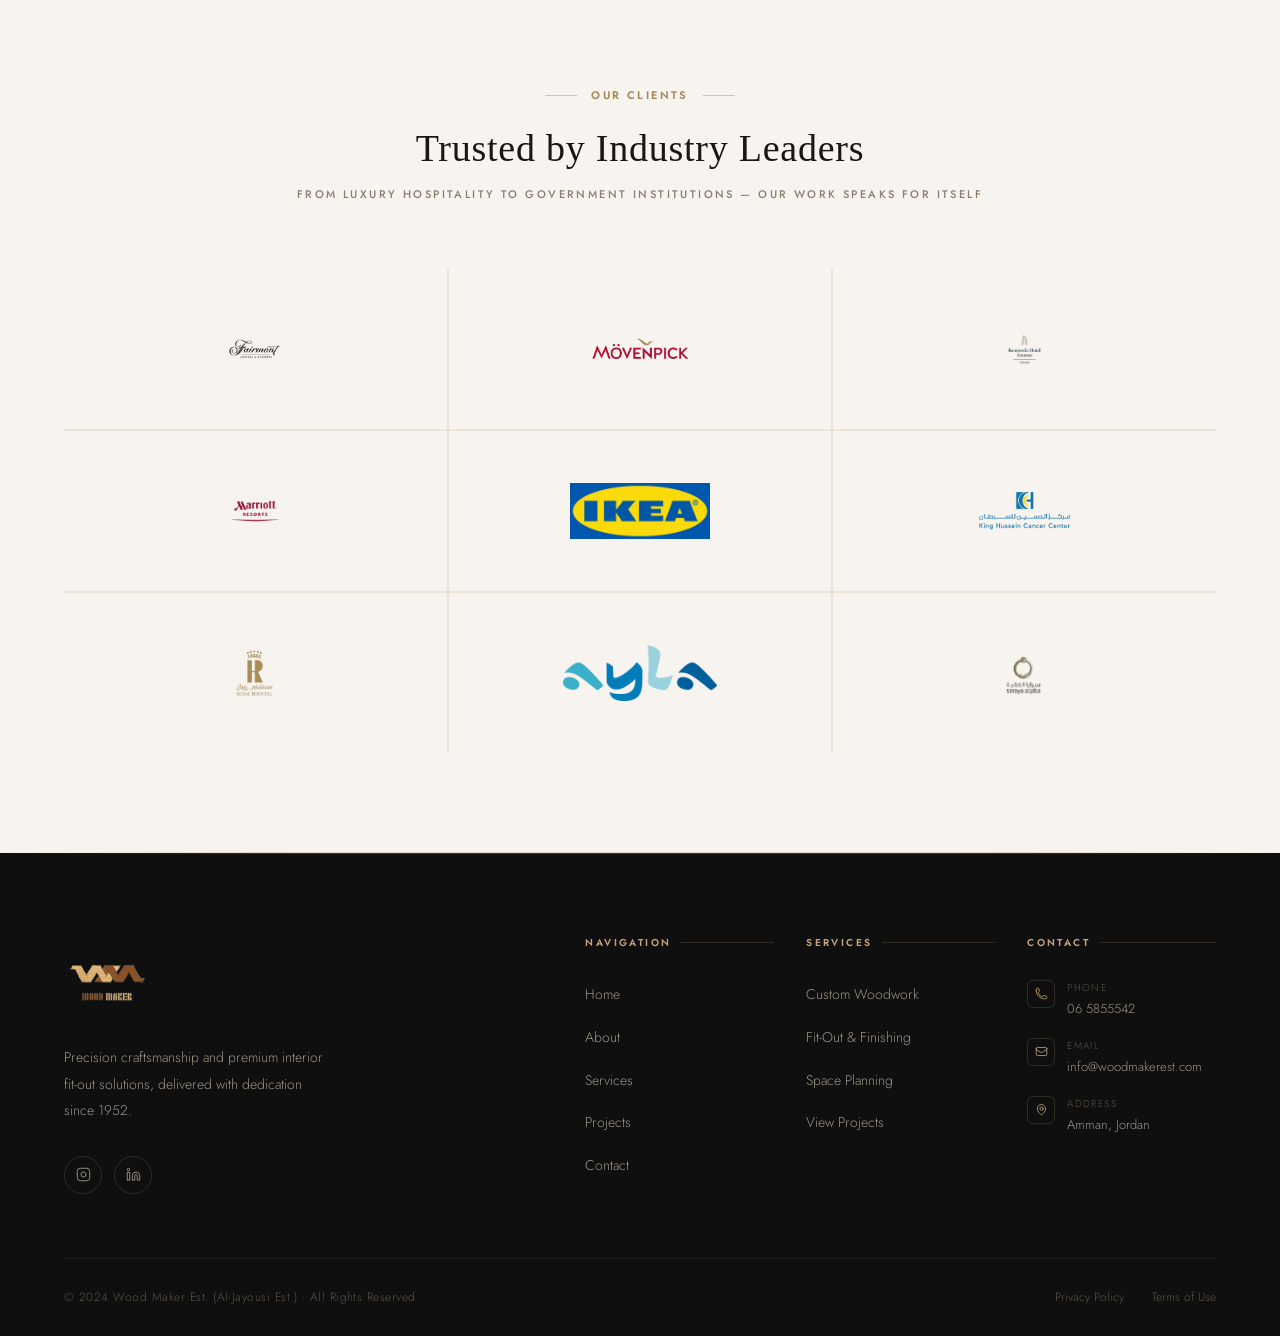
==== commit 42fb12bc: "Redesign clients section: light background, full-color logos, no hover effects Switched section from" ====
--- a/index.html
+++ b/index.html
@@ -413,9 +413,11 @@
 
   <!-- ── CLIENTS ──────────────────────────────────────── -->
   <section class="clients-section">
-    <div class="clients-glow"></div>
     <div class="container">
       <div class="clients-header fade-in">
+        <span style="display:inline-flex;align-items:center;gap:14px;font-size:11px;font-weight:600;letter-spacing:.22em;text-transform:uppercase;color:var(--accent-3);margin-bottom:20px;">
+          <span style="display:block;width:32px;height:1px;background:var(--accent);opacity:.6;"></span>Our Clients<span style="display:block;width:32px;height:1px;background:var(--accent);opacity:.6;"></span>
+        </span>
         <h2 class="clients-headline">Trusted by Industry Leaders</h2>
         <p class="clients-sub">From luxury hospitality to government institutions — our work speaks for itself</p>
       </div>
--- a/styles.css
+++ b/styles.css
@@ -555,7 +555,7 @@
 /* ── Clients Section ─────────────────────────────────────────── */
 .clients-section {
   position: relative;
-  background: #111110;
+  background: #f7f4f0;
   padding: 100px 0;
   overflow: hidden;
 }
@@ -564,18 +564,11 @@
   content: '';
   position: absolute;
   left: 0; right: 0; height: 1px;
-  background: linear-gradient(90deg, transparent, rgba(194,165,123,.22) 20%, rgba(194,165,123,.22) 80%, transparent);
+  background: linear-gradient(90deg, transparent, rgba(194,165,123,.4) 20%, rgba(194,165,123,.4) 80%, transparent);
 }
 .clients-section::before { top: 0; }
 .clients-section::after  { bottom: 0; }
-.clients-glow {
-  position: absolute;
-  top: 50%; left: 50%;
-  transform: translate(-50%, -50%);
-  width: 800px; height: 340px;
-  background: radial-gradient(ellipse at center, rgba(194,165,123,.07) 0%, transparent 68%);
-  pointer-events: none;
-}
+.clients-glow { display: none; }
 .clients-header {
   text-align: center;
   margin-bottom: 64px;
@@ -584,56 +577,44 @@
   font-family: var(--font-display);
   font-size: clamp(26px, 3vw, 38px);
   font-weight: 400;
-  color: var(--text);
+  color: #1a1612;
   letter-spacing: .02em;
   margin-bottom: 14px;
   line-height: 1.2;
 }
 .clients-sub {
   font-size: 11px;
-  font-weight: 300;
-  letter-spacing: .18em;
+  font-weight: 500;
+  letter-spacing: .22em;
   text-transform: uppercase;
-  color: var(--text-3);
+  color: #8a7d6e;
 }
 .clients-grid {
   display: grid;
   grid-template-columns: repeat(3, 1fr);
-  border-top: 1px solid rgba(194,165,123,.12);
-  border-left: 1px solid rgba(194,165,123,.12);
+  gap: 2px;
+  background: rgba(194,165,123,.2);
 }
 .client-item {
   display: flex;
   align-items: center;
   justify-content: center;
-  padding: 48px 40px;
-  border-right: 1px solid rgba(194,165,123,.12);
-  border-bottom: 1px solid rgba(194,165,123,.12);
+  padding: 52px 44px;
+  background: #f7f4f0;
   position: relative;
-  transition: background .4s var(--ease);
-}
-.client-item::after {
-  content: '';
-  position: absolute;
-  inset: 0;
-  background: radial-gradient(ellipse at center, rgba(194,165,123,.06) 0%, transparent 72%);
-  opacity: 0;
-  transition: opacity .4s;
-  pointer-events: none;
-}
-.client-item:hover { background: rgba(194,165,123,.03); }
-.client-item:hover::after { opacity: 1; }
+}
 .client-logo {
-  height: 52px; max-width: 150px; width: auto;
+  height: 56px; max-width: 160px; width: auto;
   object-fit: contain; display: block;
-  filter: grayscale(1) brightness(.65) opacity(.52);
-  mix-blend-mode: screen;
-  transition: filter .45s var(--ease), transform .45s var(--ease);
-  position: relative; z-index: 1;
-}
-.client-item:hover .client-logo {
-  filter: brightness(1.25) saturate(1.15) opacity(.95);
-  transform: scale(1.08);
+  filter: none;
+  mix-blend-mode: normal;
+  opacity: 1;
+  transition: transform .3s var(--ease);
+}
+@media (max-width: 480px) {
+  .clients-grid        { grid-template-columns: 1fr 1fr !important; }
+  .client-item         { padding: 36px 24px; }
+  .client-logo         { height: 44px; max-width: 120px; }
 }
 
 /* ── Footer ──────────────────────────────────────────────────── */
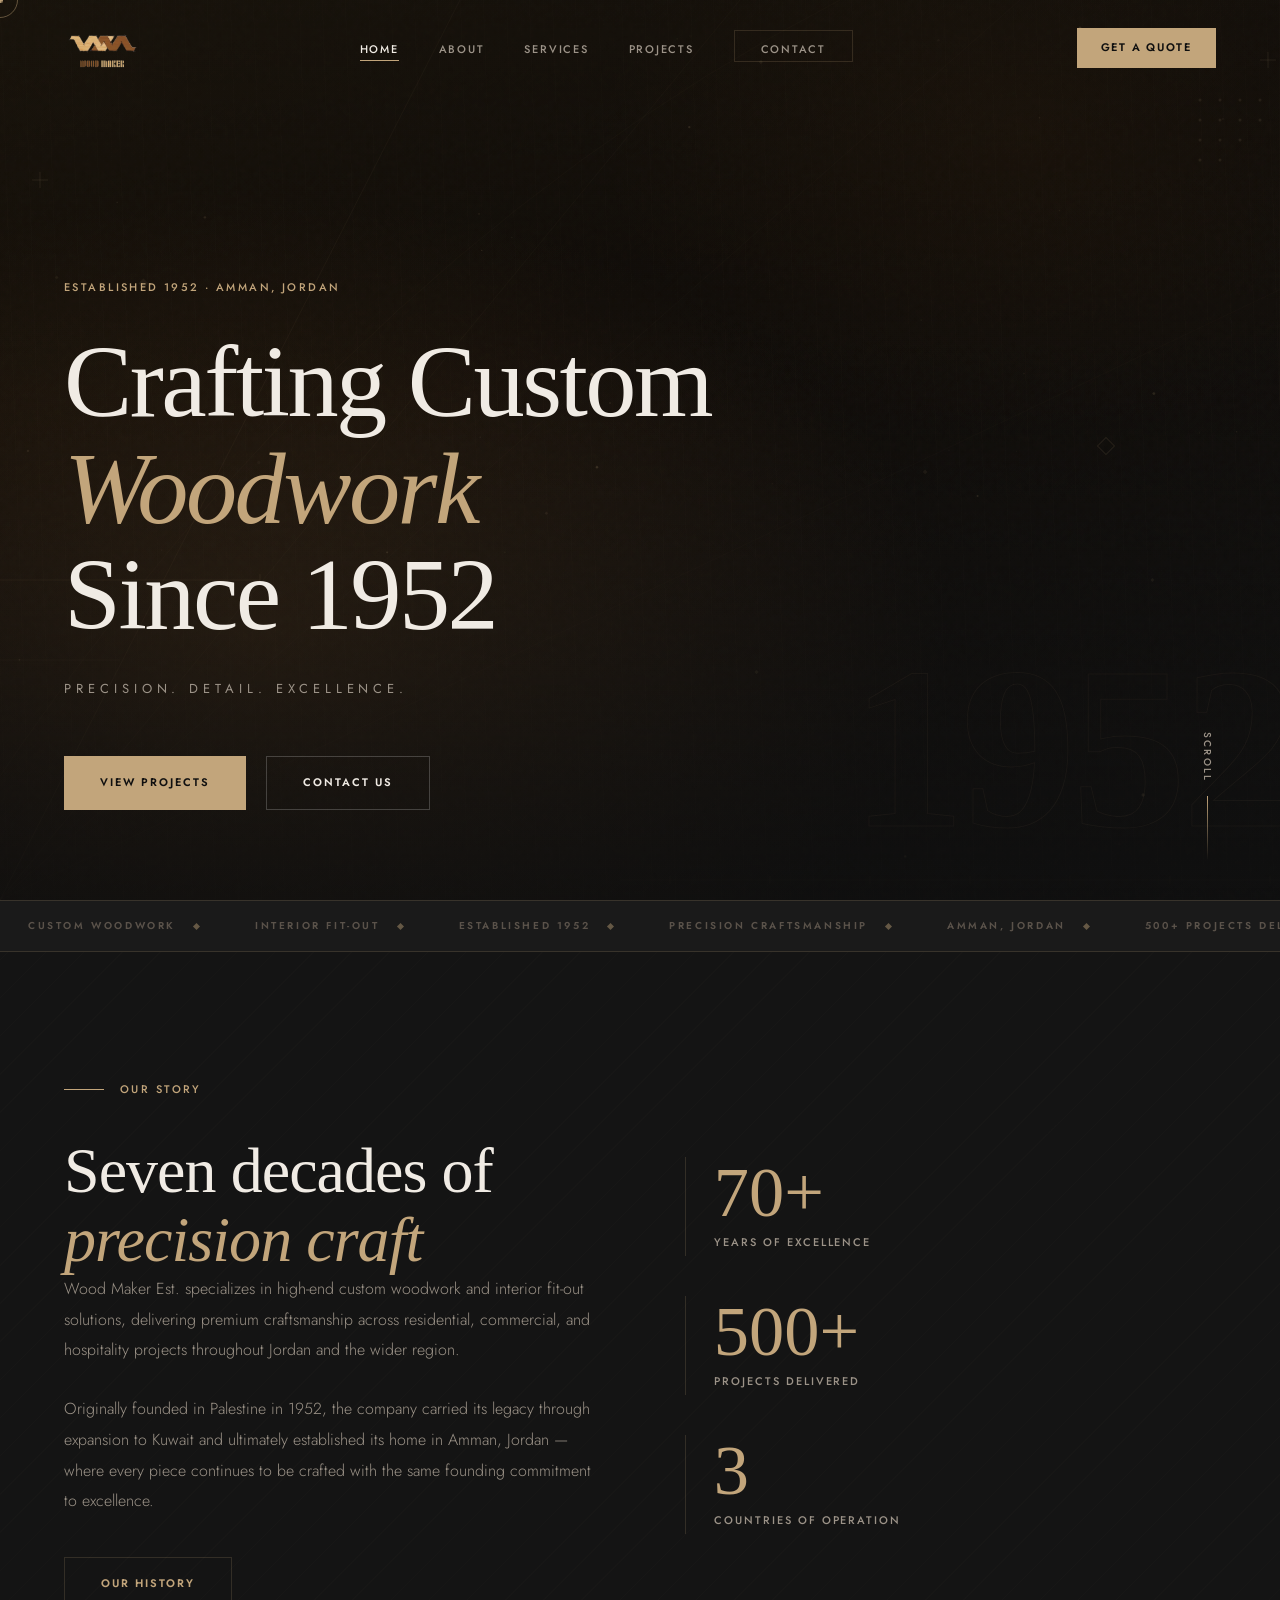
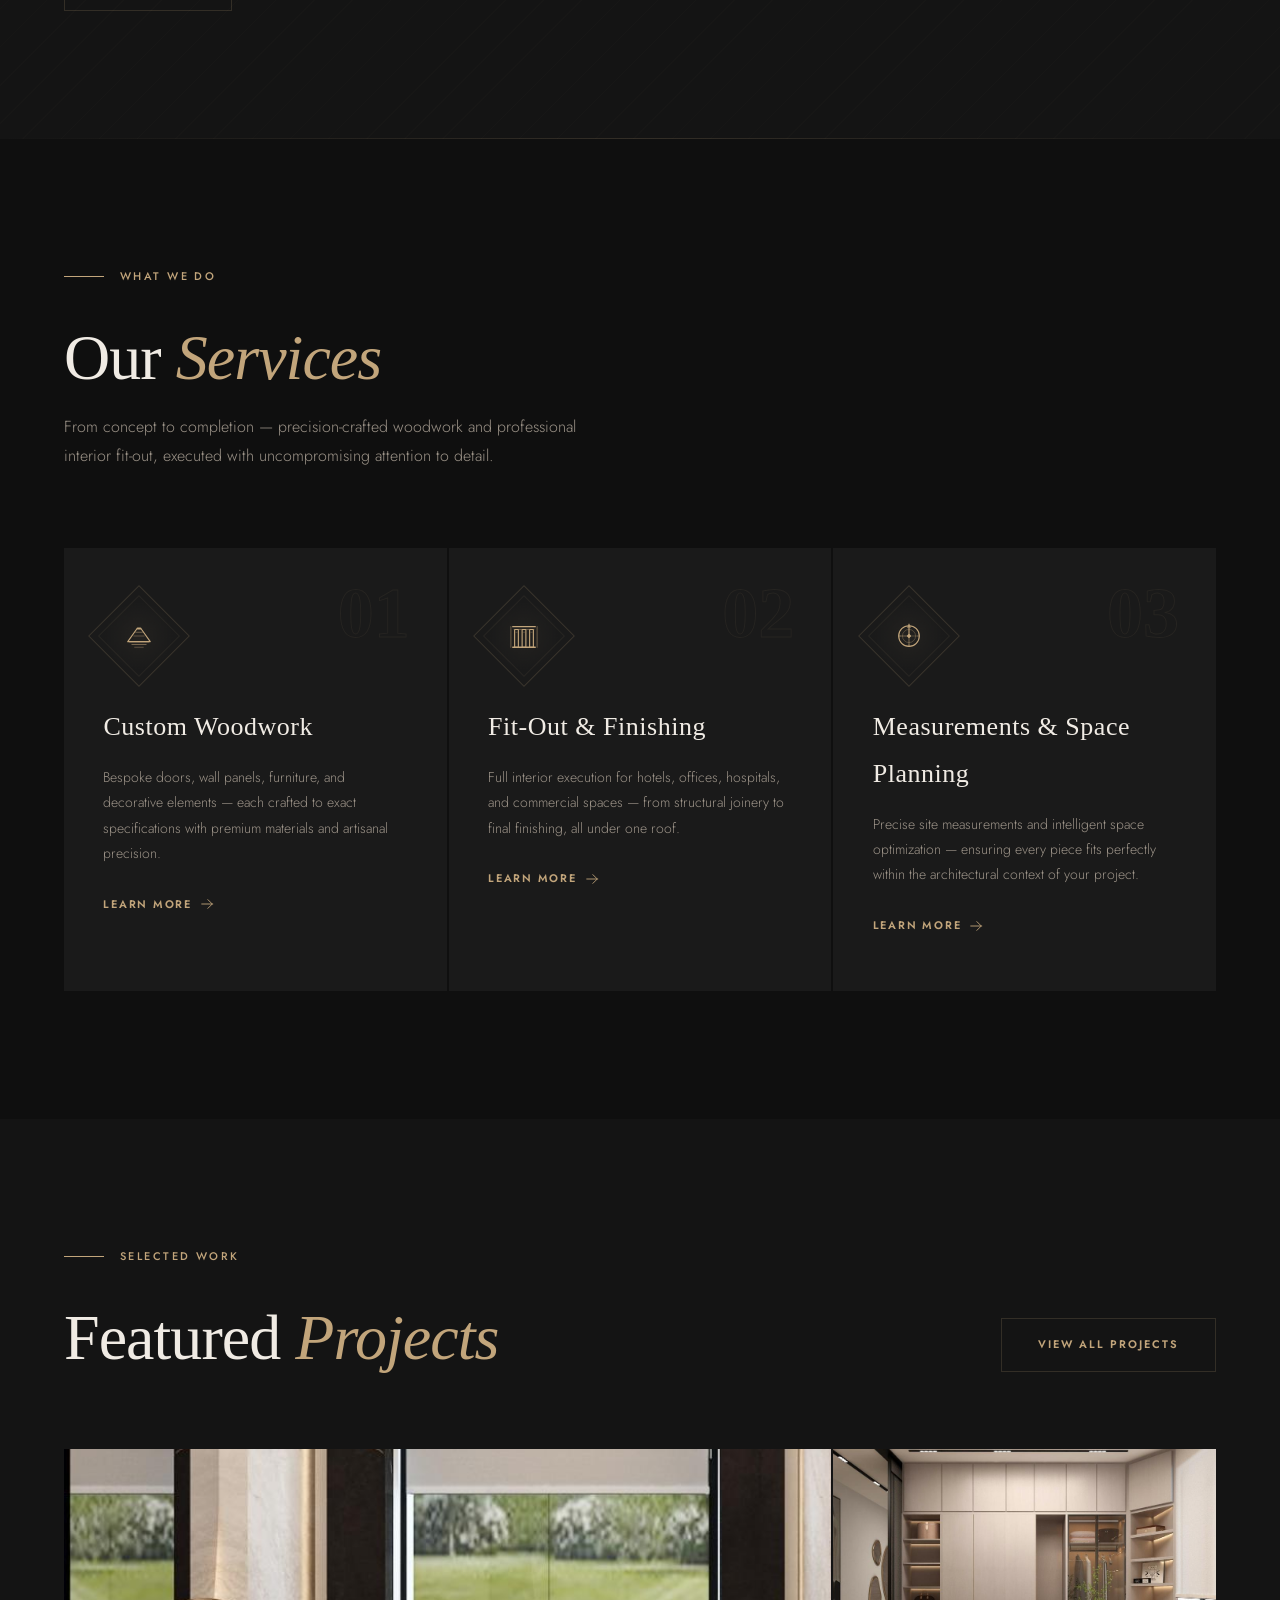
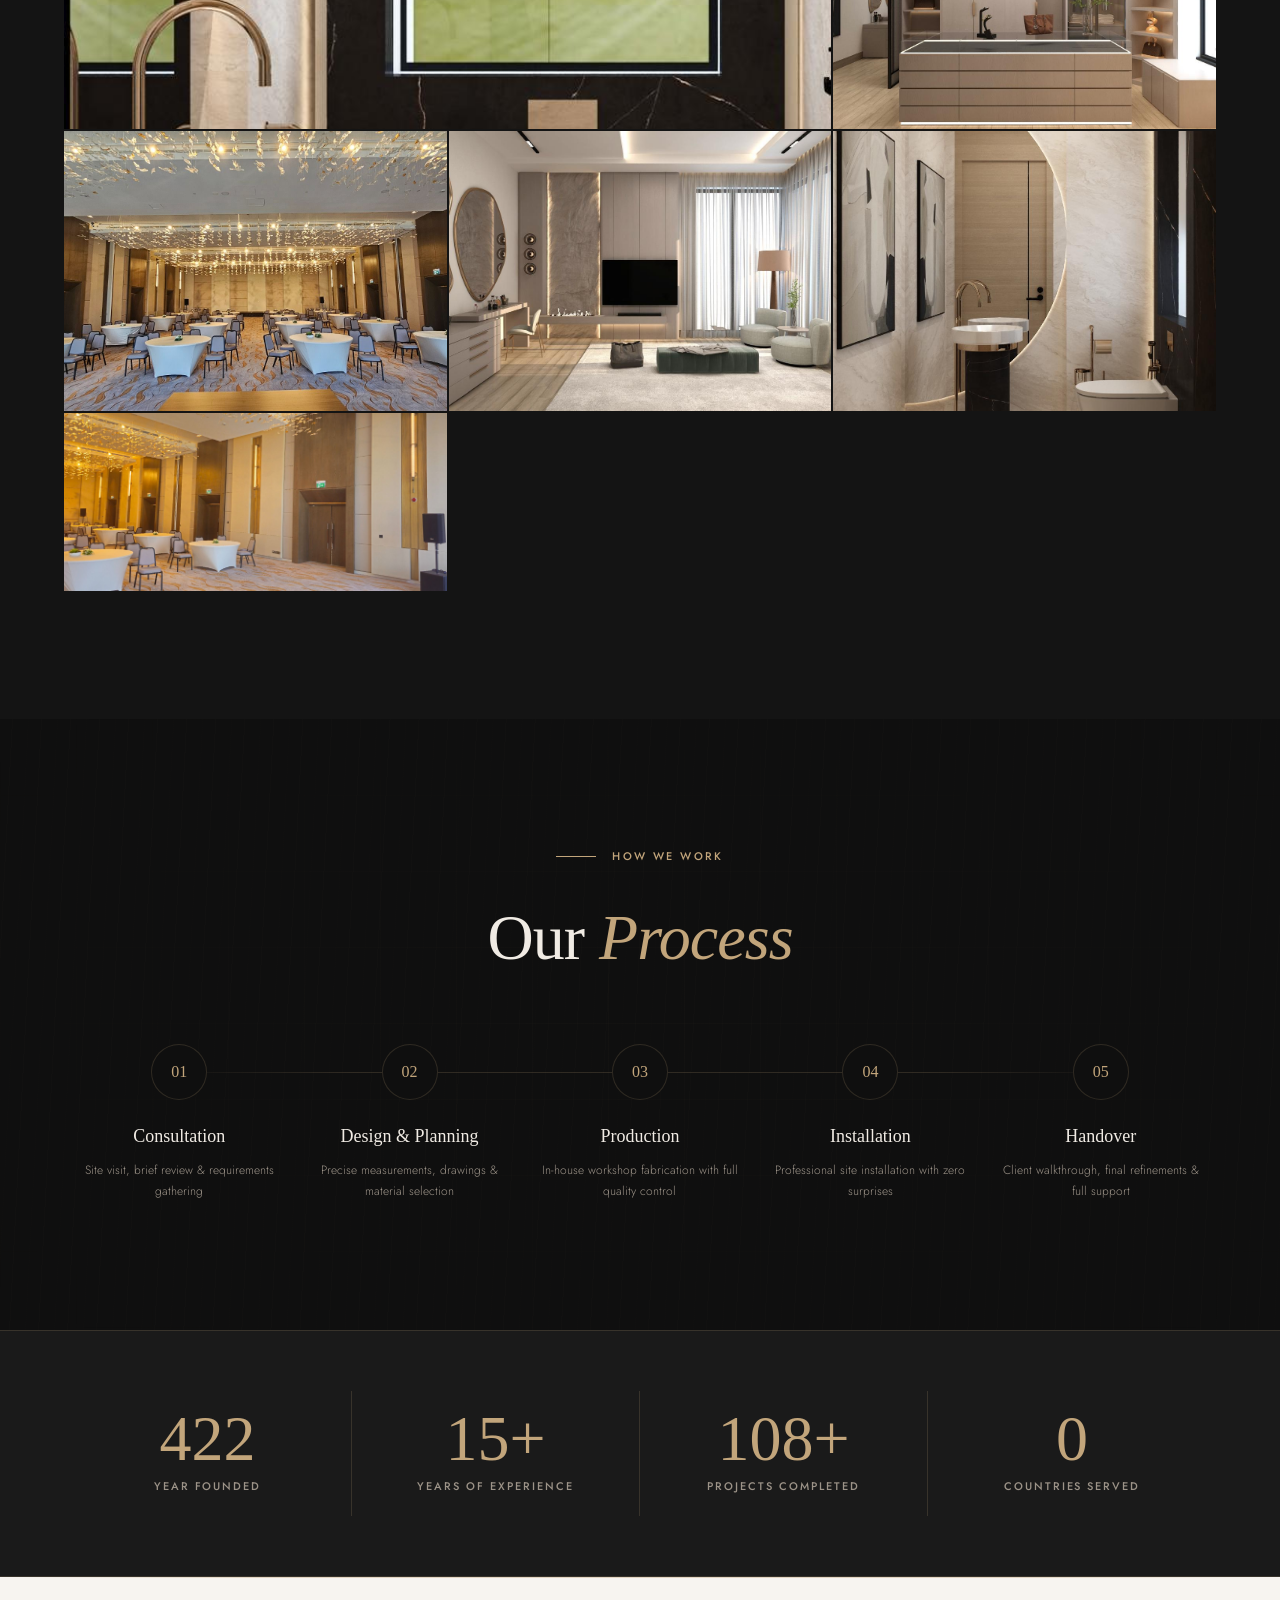
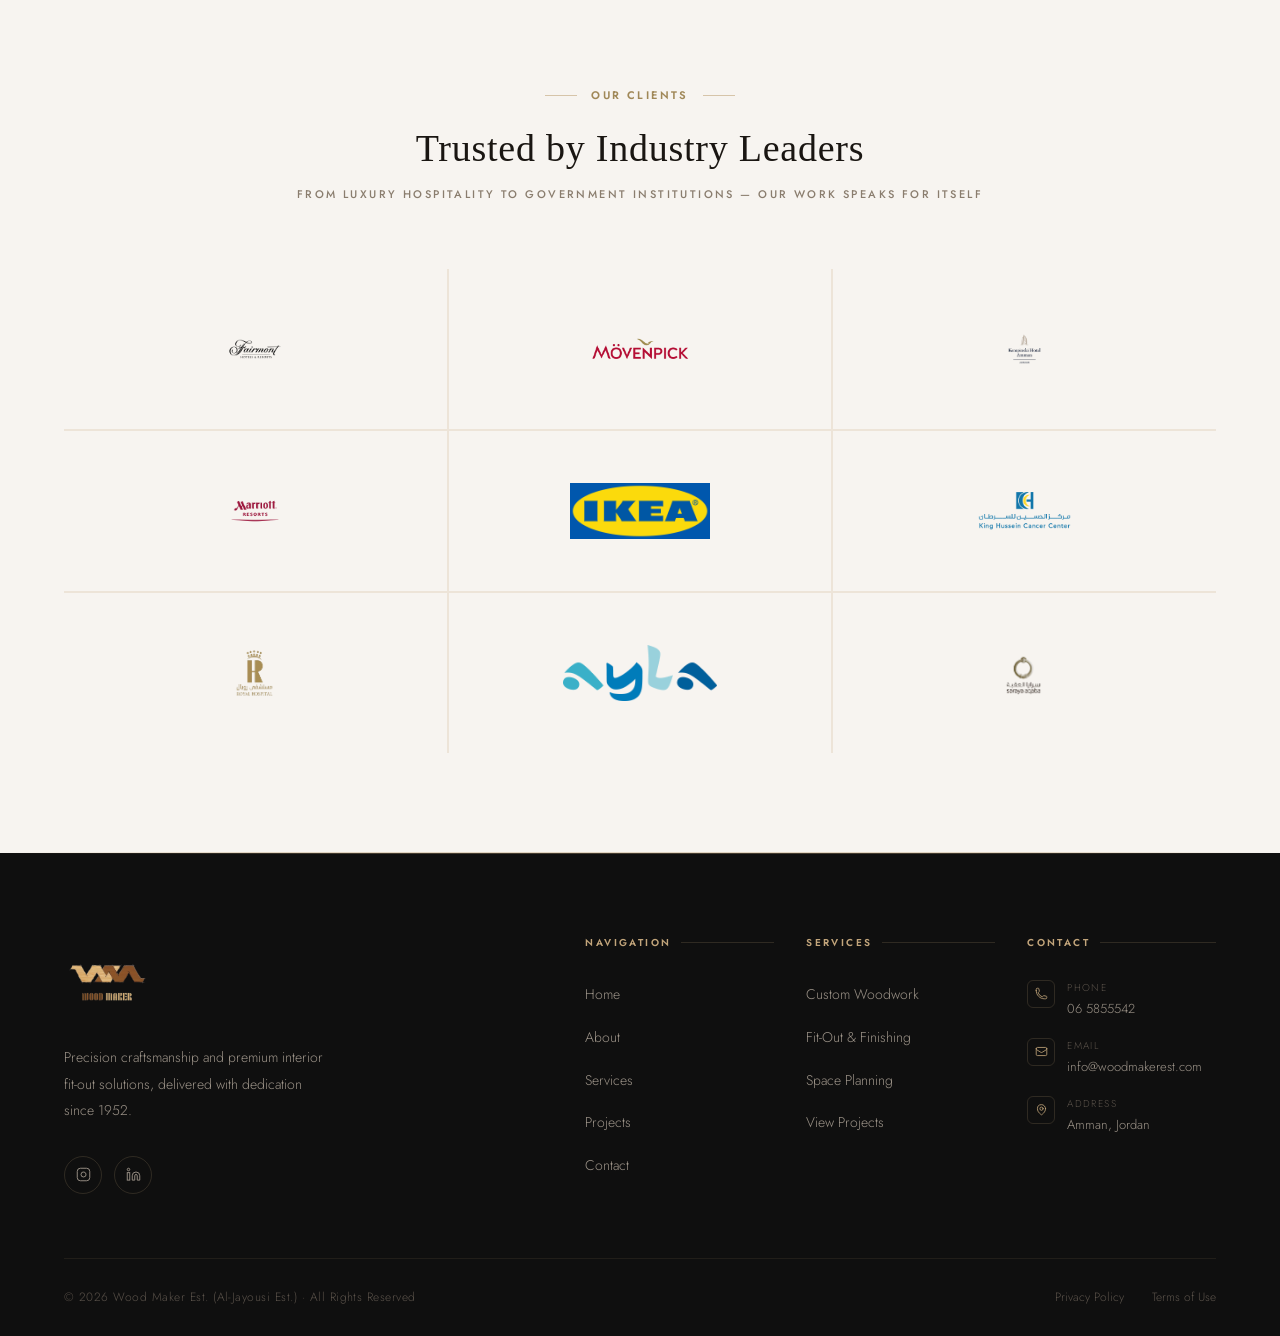
==== commit cb095030: "Fix brand plate SVG, mobile responsiveness, and housekeeping - Redesign contact brand plate SVG: pro" ====
--- a/index.html
+++ b/index.html
@@ -446,7 +446,7 @@
         <div class="client-item fade-in delay-1">
           <img src="assets/images/logos/ayla-logo.png" alt="Ayla" class="client-logo" />
         </div>
-        <div class="client-item fade-in delay-2">
+        <div class="client-item fade-in delay-2 client-hide-mobile">
           <img src="assets/images/logos/saraya-aqaba-logo.png" alt="Saraya Aqaba" class="client-logo" />
         </div>
       </div>
@@ -528,7 +528,7 @@
         </div>
       </div>
       <div class="footer-bottom">
-        <p class="footer-copy">© 2024 Wood Maker Est. (Al-Jayousi Est.) · All Rights Reserved</p>
+        <p class="footer-copy">© 2026 Wood Maker Est. (Al-Jayousi Est.) · All Rights Reserved</p>
         <div class="footer-legal">
           <a href="#">Privacy Policy</a>
           <a href="#">Terms of Use</a>
--- a/styles.css
+++ b/styles.css
@@ -1204,18 +1204,39 @@
 /* Mobile (≤ 768px) */
 @media (max-width: 768px) {
   :root { --nav-h: 64px; }
-  body  { cursor: auto; }
+  body  { cursor: auto; overflow-x: hidden; }
   .cursor-dot, .cursor-ring { display: none; }
 
   /* Nav */
   .nav-links, .nav-cta, .nav-quote { display: none; }
   .nav-hamburger       { display: flex; }
+  .nav                 { padding: 0 clamp(16px,4vw,32px); }
 
   /* Hero */
+  .hero                { padding-bottom: clamp(60px,8vh,100px); }
   .hero-year           { display: none; }
-  .hero-title          { font-size: clamp(38px, 9vw, 60px); }
-  .hero-actions        { flex-direction: column; align-items: flex-start; }
+  .hero-title          { font-size: clamp(36px, 9vw, 58px); }
+  .hero-sub            { font-size: 11px; letter-spacing: .28em; margin-bottom: 40px; }
+  .hero-actions        { flex-direction: column; align-items: flex-start; gap: 12px; }
+  .hero-actions .btn   { width: 100%; justify-content: center; }
   .hero-scroll         { display: none; }
+  .hero-content        { padding: 0 clamp(16px,4vw,32px); }
+
+  /* Page headers */
+  .page-header         { padding: calc(var(--nav-h) + 52px) clamp(16px,4vw,32px) 64px; }
+  .page-header::after  { font-size: clamp(60px,18vw,120px); right: 0; opacity: .6; }
+
+  /* Stats bar */
+  .stats-inner         { grid-template-columns: repeat(2, 1fr); }
+  .stats-item:nth-child(2) { border-right: none; }
+  .stats-item:nth-child(3) { border-top: 1px solid var(--accent-border); }
+  .stats-item:nth-child(4) { border-top: 1px solid var(--accent-border); border-right: none; }
+
+  /* Clients grid — 2 cols on mobile */
+  .clients-grid        { grid-template-columns: repeat(2, 1fr) !important; }
+  .client-item         { padding: 36px 24px; }
+  .client-logo         { height: 44px; max-width: 130px; }
+  .client-hide-mobile  { display: none !important; }
 
   /* Grids */
   .projects-preview-grid { grid-template-columns: 1fr; }
@@ -1224,13 +1245,23 @@
   .footer-nav-cols        { grid-template-columns: 1fr 1fr; gap: 24px; }
   .footer-bottom          { flex-direction: column; align-items: flex-start; }
 
+  /* Intro stats — horizontal row */
+  .intro-stats         { flex-direction: row; flex-wrap: wrap; gap: 0; }
+  .stat-item           { flex: 1 1 calc(50% - 20px); min-width: 120px; }
+
   /* Process */
   .ps-grid             { grid-template-columns: 1fr 1fr; gap: 36px; }
+  .ps-grid::before     { display: none; }
+
+  /* Service cards — icon size */
+  .service-icon-wrap   { width: 60px; height: 60px; margin-bottom: 24px; }
+  .service-icon-center svg { width: 26px; height: 26px; }
 
   /* Forms */
   .form-row            { grid-template-columns: 1fr; gap: 0; }
 
   /* About */
+  .about-img-frame     { aspect-ratio: 3/2; max-height: 340px; }
   .about-img-badge     { left: 0; }
   .timeline            { padding-left: 48px; }
   .timeline::before    { left: 8px; }
@@ -1241,6 +1272,8 @@
   .svc2-bg-num         { font-size: clamp(100px, 22vw, 160px); top: 16px; transform: none; }
   .svc2-images         { grid-template-columns: 1fr; grid-template-rows: 240px 160px; }
   .svc2-img-primary    { grid-row: span 1; }
+  .svc2-title          { font-size: clamp(36px, 7vw, 56px); }
+  .svc2-tags           { gap: 8px; }
 
   /* Project modal */
   .proj-modal          { padding: 0; align-items: flex-end; }
@@ -1249,6 +1282,14 @@
   .modal-info          { max-height: 52vh; overflow-y: auto; padding: 24px 20px; }
   .modal-close         { top: 12px; right: 12px; }
 
+  /* Contact */
+  .contact-grid        { grid-template-columns: 1fr; }
+  .contact-form-box    { padding: clamp(24px,4vw,40px); }
+  .detail-icon         { width: 38px; height: 38px; flex-shrink: 0; }
+
+  /* Marquee */
+  .marquee-item        { padding: 0 18px; font-size: 9px; letter-spacing: .2em; }
+
   /* Touch: always show project card overlay */
   .proj-hover          { opacity: 1; background: linear-gradient(to top, rgba(15,15,15,.82) 0%, rgba(15,15,15,.06) 60%, transparent 100%); }
 
@@ -1260,20 +1301,32 @@
 
 /* Small mobile (≤ 480px) */
 @media (max-width: 480px) {
-  .btn                 { padding: 13px 24px; }
+  .btn                 { padding: 13px 24px; font-size: 10px; }
   .stats-inner         { grid-template-columns: 1fr 1fr; }
   .filter-bar          { gap: 6px; }
   .filter-btn          { padding: 9px 14px; font-size: 10px; }
   .clients-grid        { grid-template-columns: 1fr 1fr !important; }
-  .client-item         { padding: 32px 20px; }
-  .client-logo         { height: 40px; max-width: 110px; }
+  .client-item         { padding: 28px 16px; }
+  .client-logo         { height: 38px; max-width: 110px; }
   .footer-nav-cols     { grid-template-columns: 1fr; gap: 32px; }
-  .ps-grid             { grid-template-columns: 1fr; gap: 32px; }
+  .ps-grid             { grid-template-columns: 1fr 1fr; gap: 28px; }
   .projects-grid       { grid-template-columns: 1fr; }
   .why4-grid           { grid-template-columns: 1fr 1fr !important; }
-  .svc2-tags span      { font-size: 9px; padding: 7px 12px; }
-  .page-header         { padding-top: calc(var(--nav-h) + 48px); }
+  .svc2-tags span      { font-size: 9px; padding: 7px 11px; }
+  .page-header         { padding: calc(var(--nav-h) + 40px) clamp(16px,4vw,28px) 52px; }
   .modal-thumbs        { grid-template-columns: repeat(4, 1fr); }
+  .section-title       { font-size: clamp(30px, 7.5vw, 48px); }
+  .hero-title          { font-size: clamp(32px, 10vw, 52px); }
+  .hero-sub            { letter-spacing: .2em; }
+  .service-card        { padding: 28px 22px; }
+  .service-icon-wrap   { width: 52px; height: 52px; }
+  .intro-stats         { flex-direction: column; }
+  .stat-item           { border-left: none; border-top: 1px solid var(--accent-border); padding: 20px 0 0; }
+  .stat-item:first-child { border-top: none; padding-top: 0; }
+  .nav-logo-img        { height: 56px; }
+  .footer-bottom       { gap: 10px; }
+  .footer-copy         { font-size: 11px; }
+  .clients-headline    { font-size: clamp(20px, 5vw, 28px); }
 }
 
 /* Touch devices: disable hover scale effects */
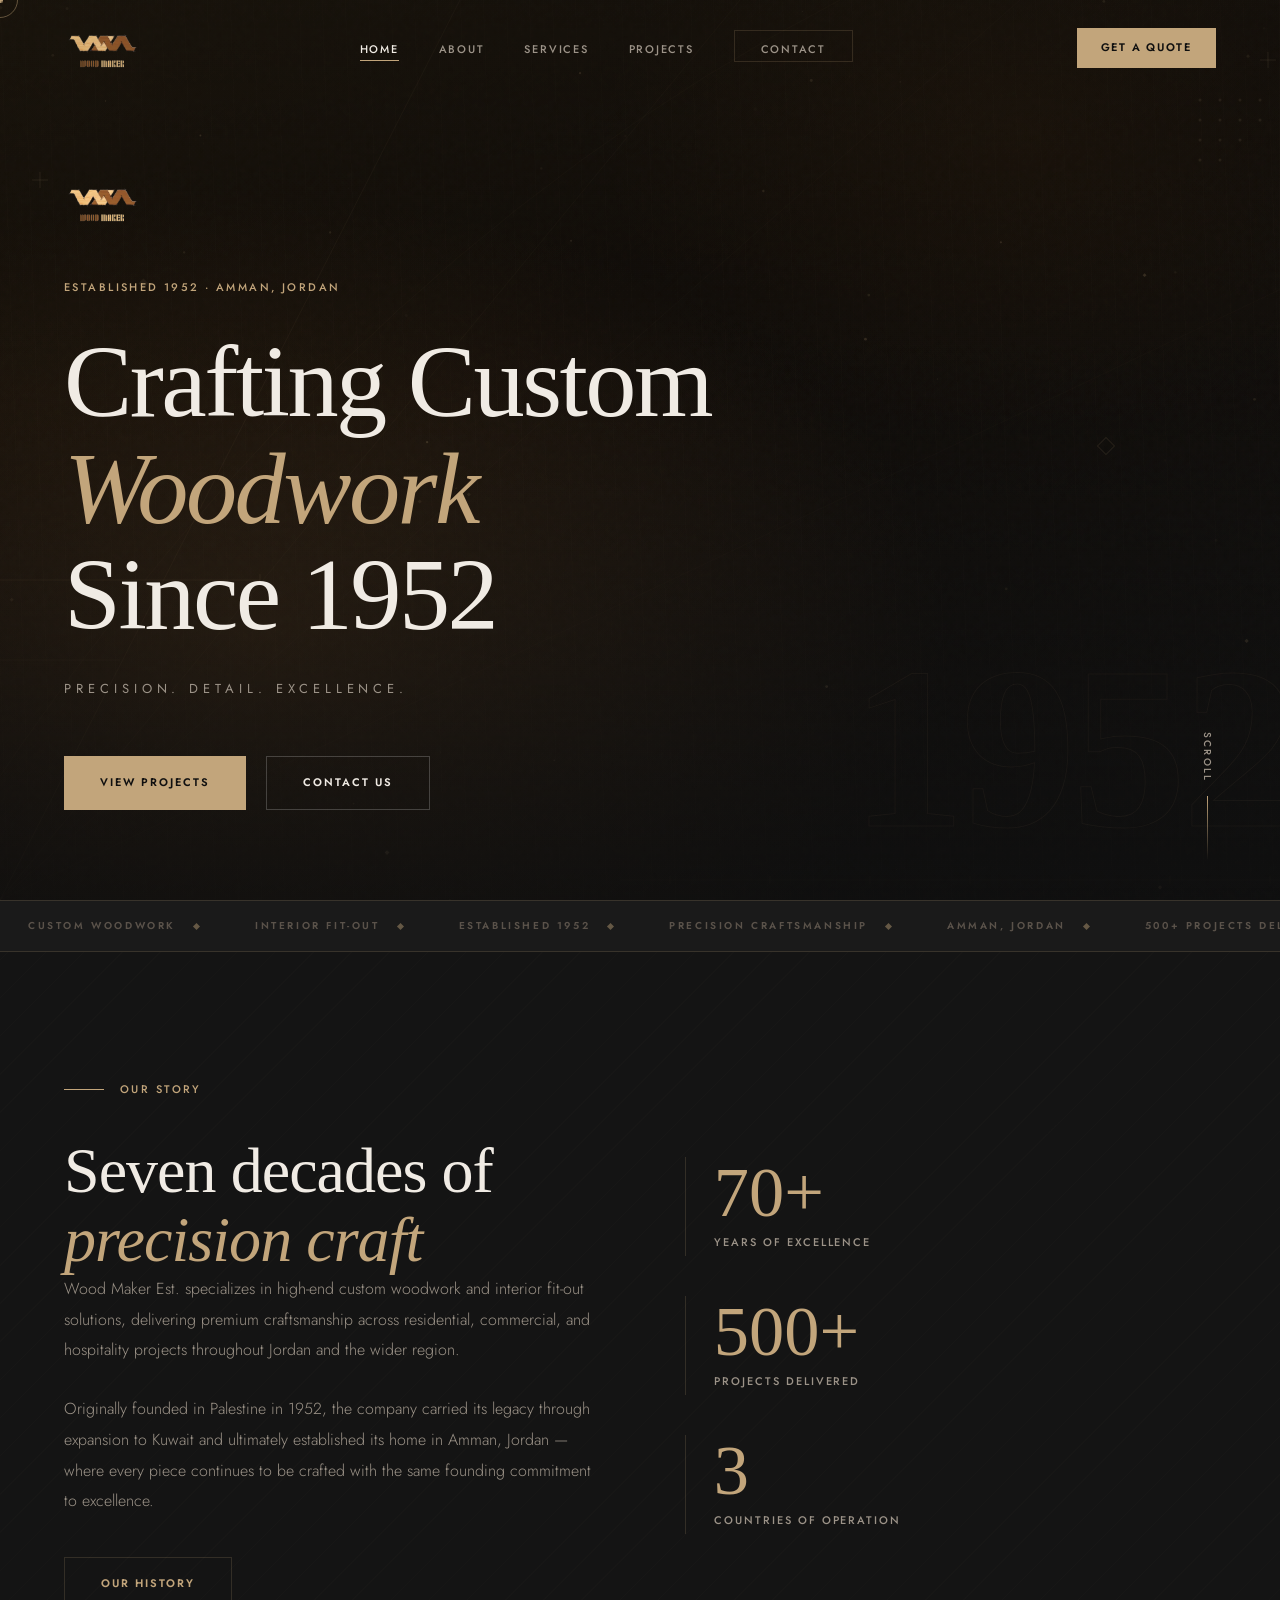
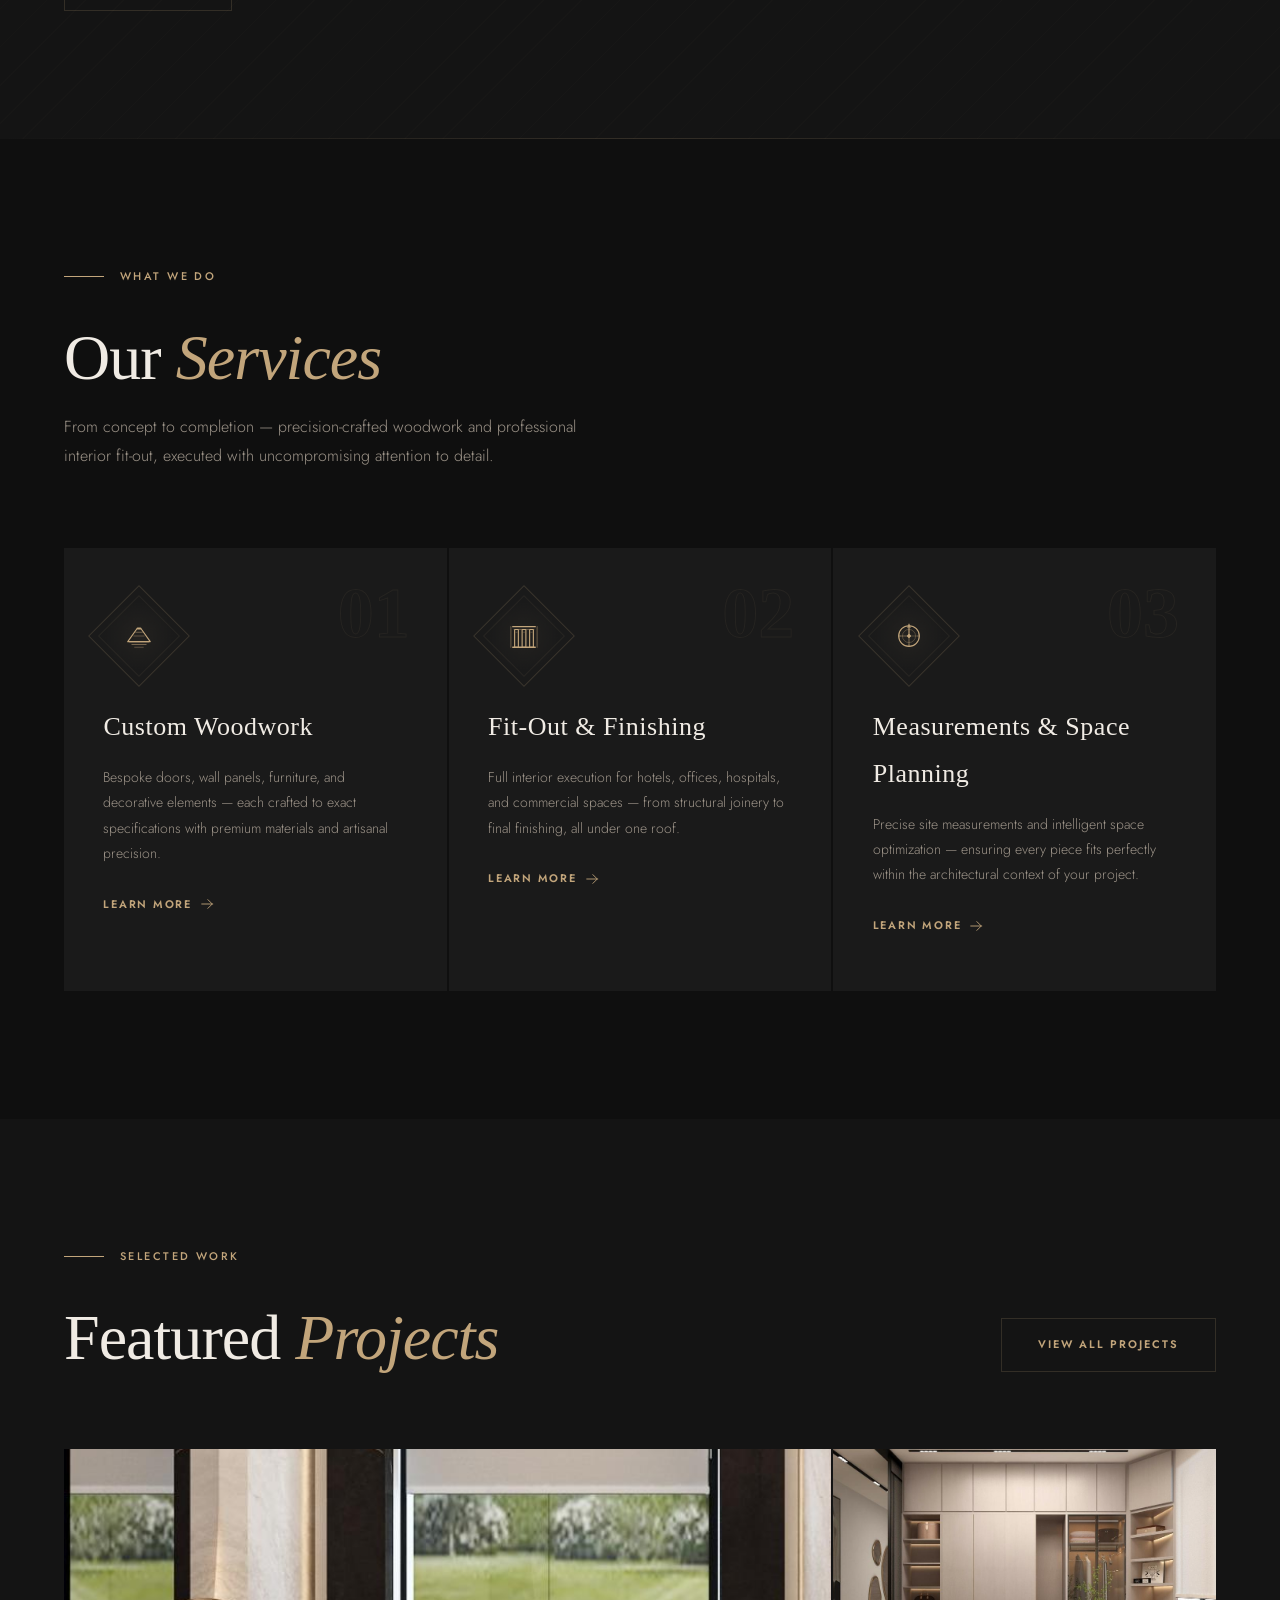
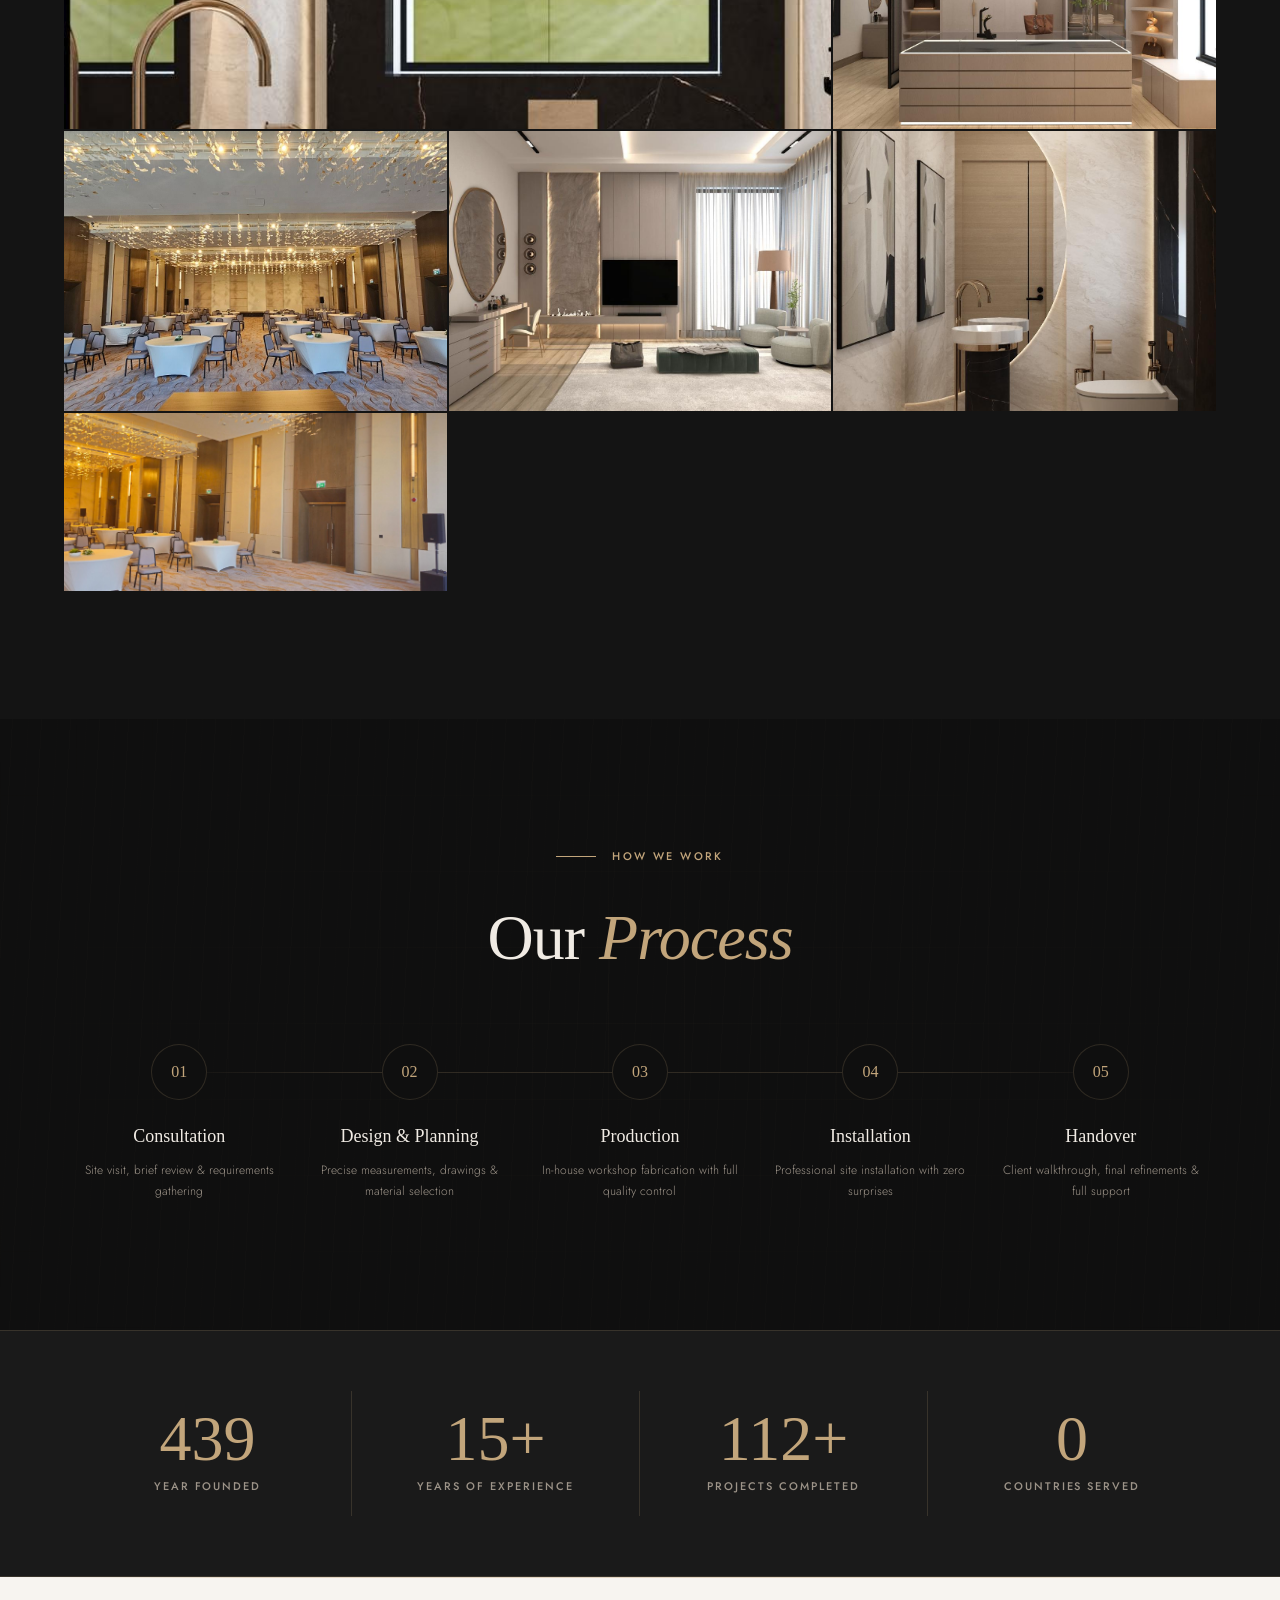
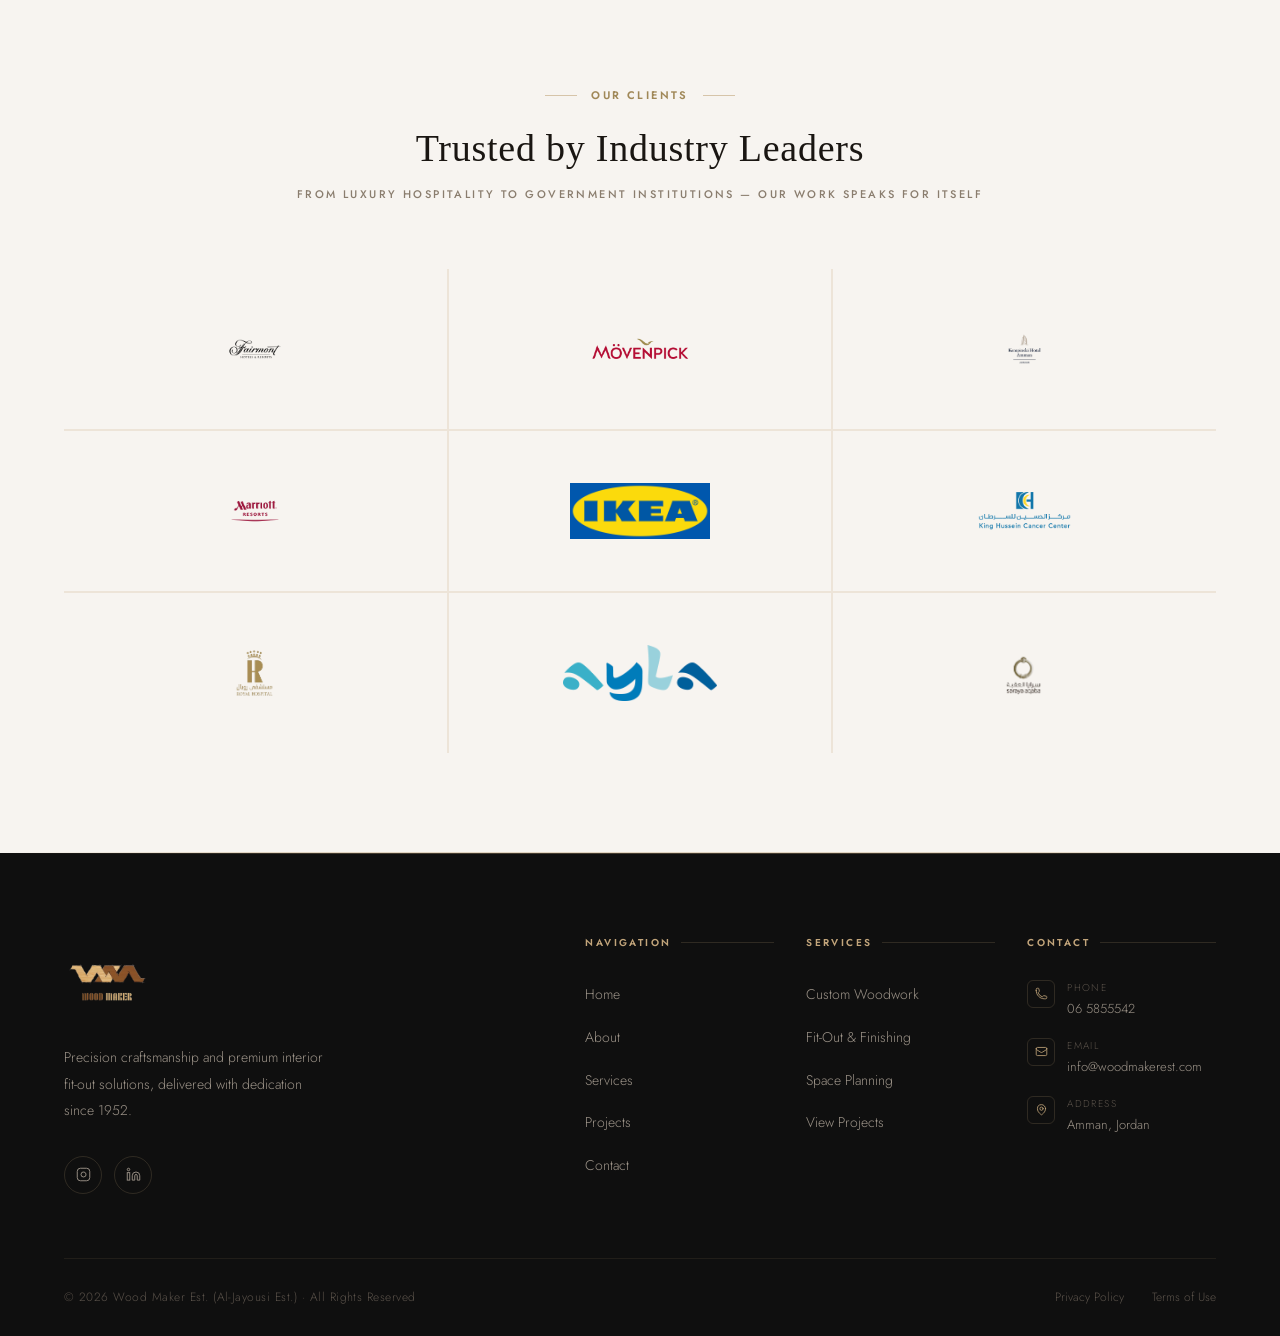
==== commit 27a8431b: "Add logo to hero and all page headers Logo now appears in the homepage hero content area and in ever" ====
--- a/index.html
+++ b/index.html
@@ -91,12 +91,13 @@
     <div class="hero-year">1952</div>
 
     <div class="hero-content">
-      <span class="overline fade-in">Established 1952 · Amman, Jordan</span>
-      <h1 class="hero-title fade-in delay-1">
+      <img src="assets/images/logos/logo.png" alt="Wood Maker Est." class="header-logo fade-in" />
+      <span class="overline fade-in delay-1">Established 1952 · Amman, Jordan</span>
+      <h1 class="hero-title fade-in delay-2">
         Crafting Custom<br><em>Woodwork</em><br>Since 1952
       </h1>
-      <p class="hero-sub fade-in delay-2">Precision. Detail. Excellence.</p>
-      <div class="hero-actions fade-in delay-3">
+      <p class="hero-sub fade-in delay-3">Precision. Detail. Excellence.</p>
+      <div class="hero-actions fade-in delay-4">
         <a href="projects.html" class="btn btn-primary"><span class="btn-inner">View Projects</span></a>
         <a href="contact.html"  class="btn btn-outline"><span class="btn-inner">Contact Us</span></a>
       </div>
--- a/styles.css
+++ b/styles.css
@@ -1340,6 +1340,20 @@
    VISUAL ENHANCEMENTS — Illustrations, Particles & Decorations
    ============================================================ */
 
+/* ── Header logo (hero + page headers) ──────────────────────── */
+.header-logo {
+  display: block;
+  height: 80px; width: auto;
+  max-width: 260px;
+  object-fit: contain;
+  margin-bottom: 36px;
+  position: relative; z-index: 3;
+  filter: brightness(1.1);
+}
+@media (max-width: 768px) {
+  .header-logo { height: 64px; margin-bottom: 24px; }
+}
+
 /* ── Hero Canvas ─────────────────────────────────────────────── */
 #heroCanvas {
   position: absolute; inset: 0; z-index: 1;
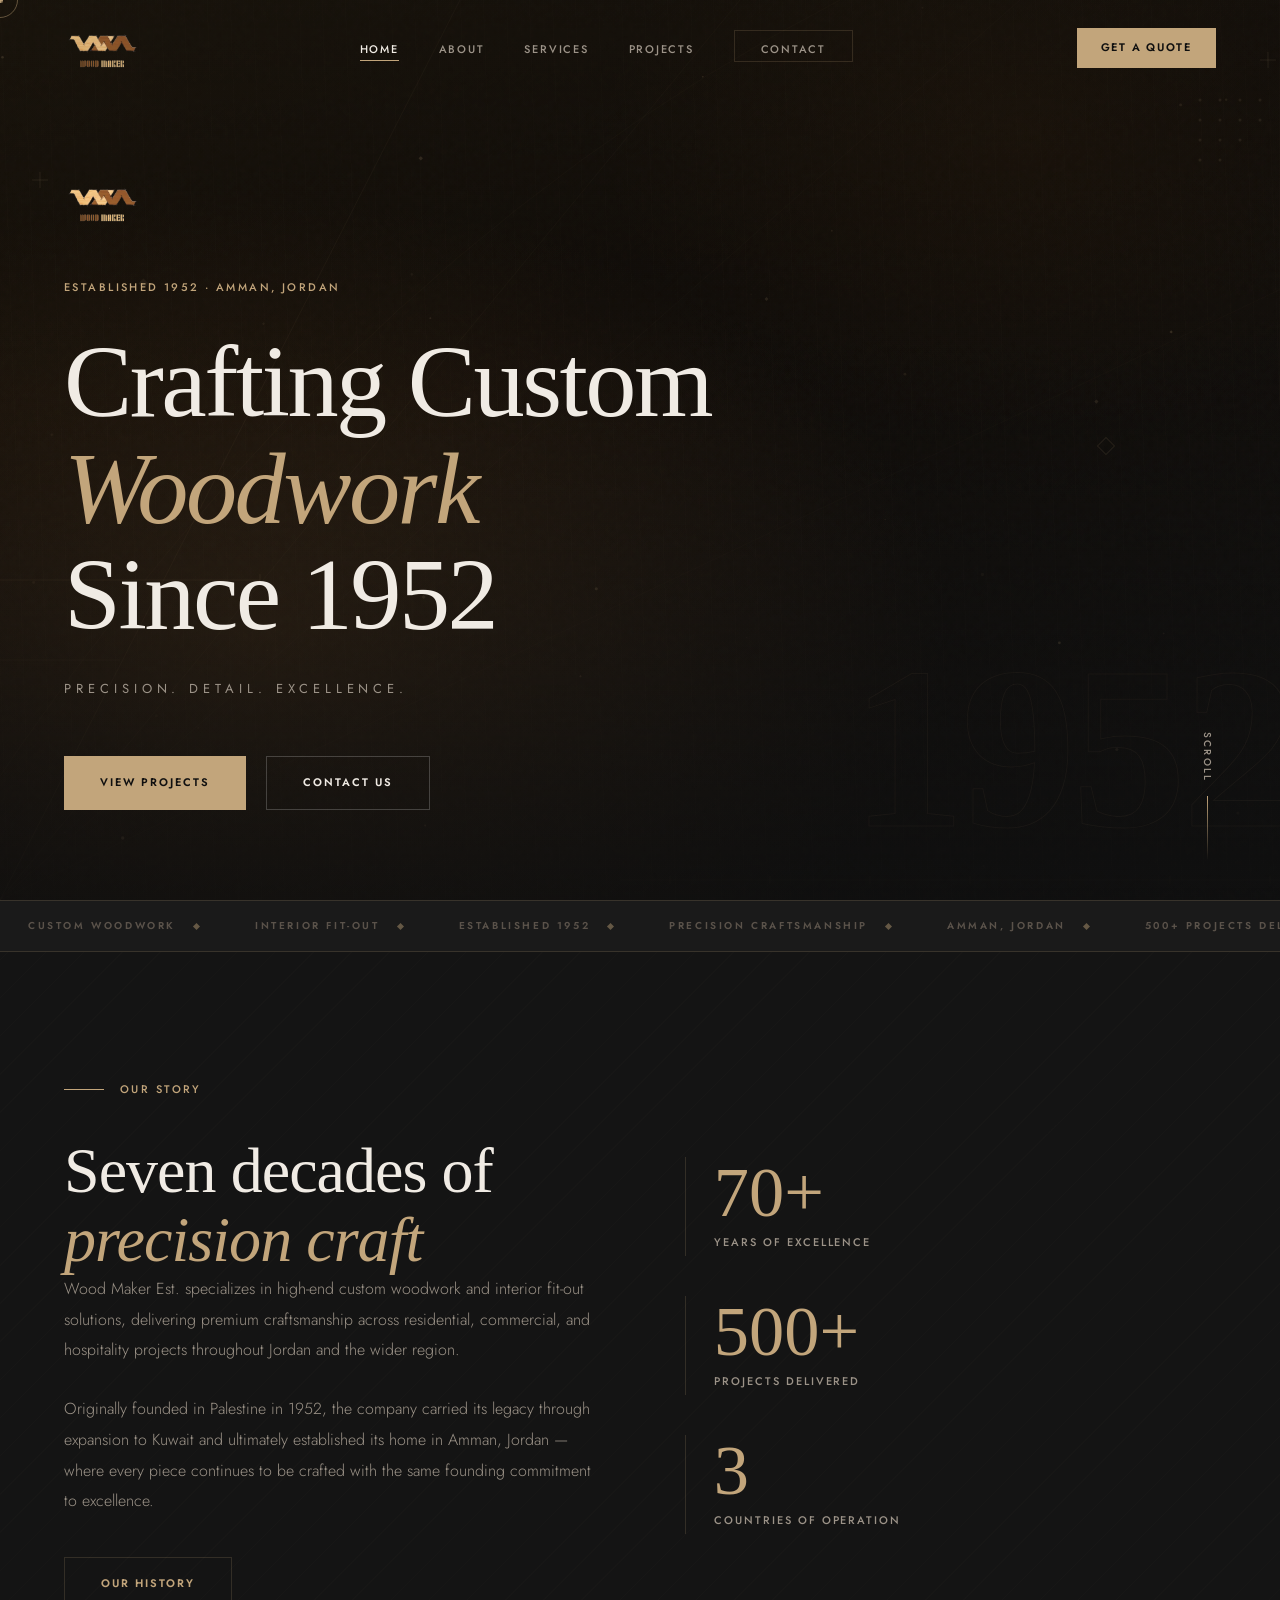
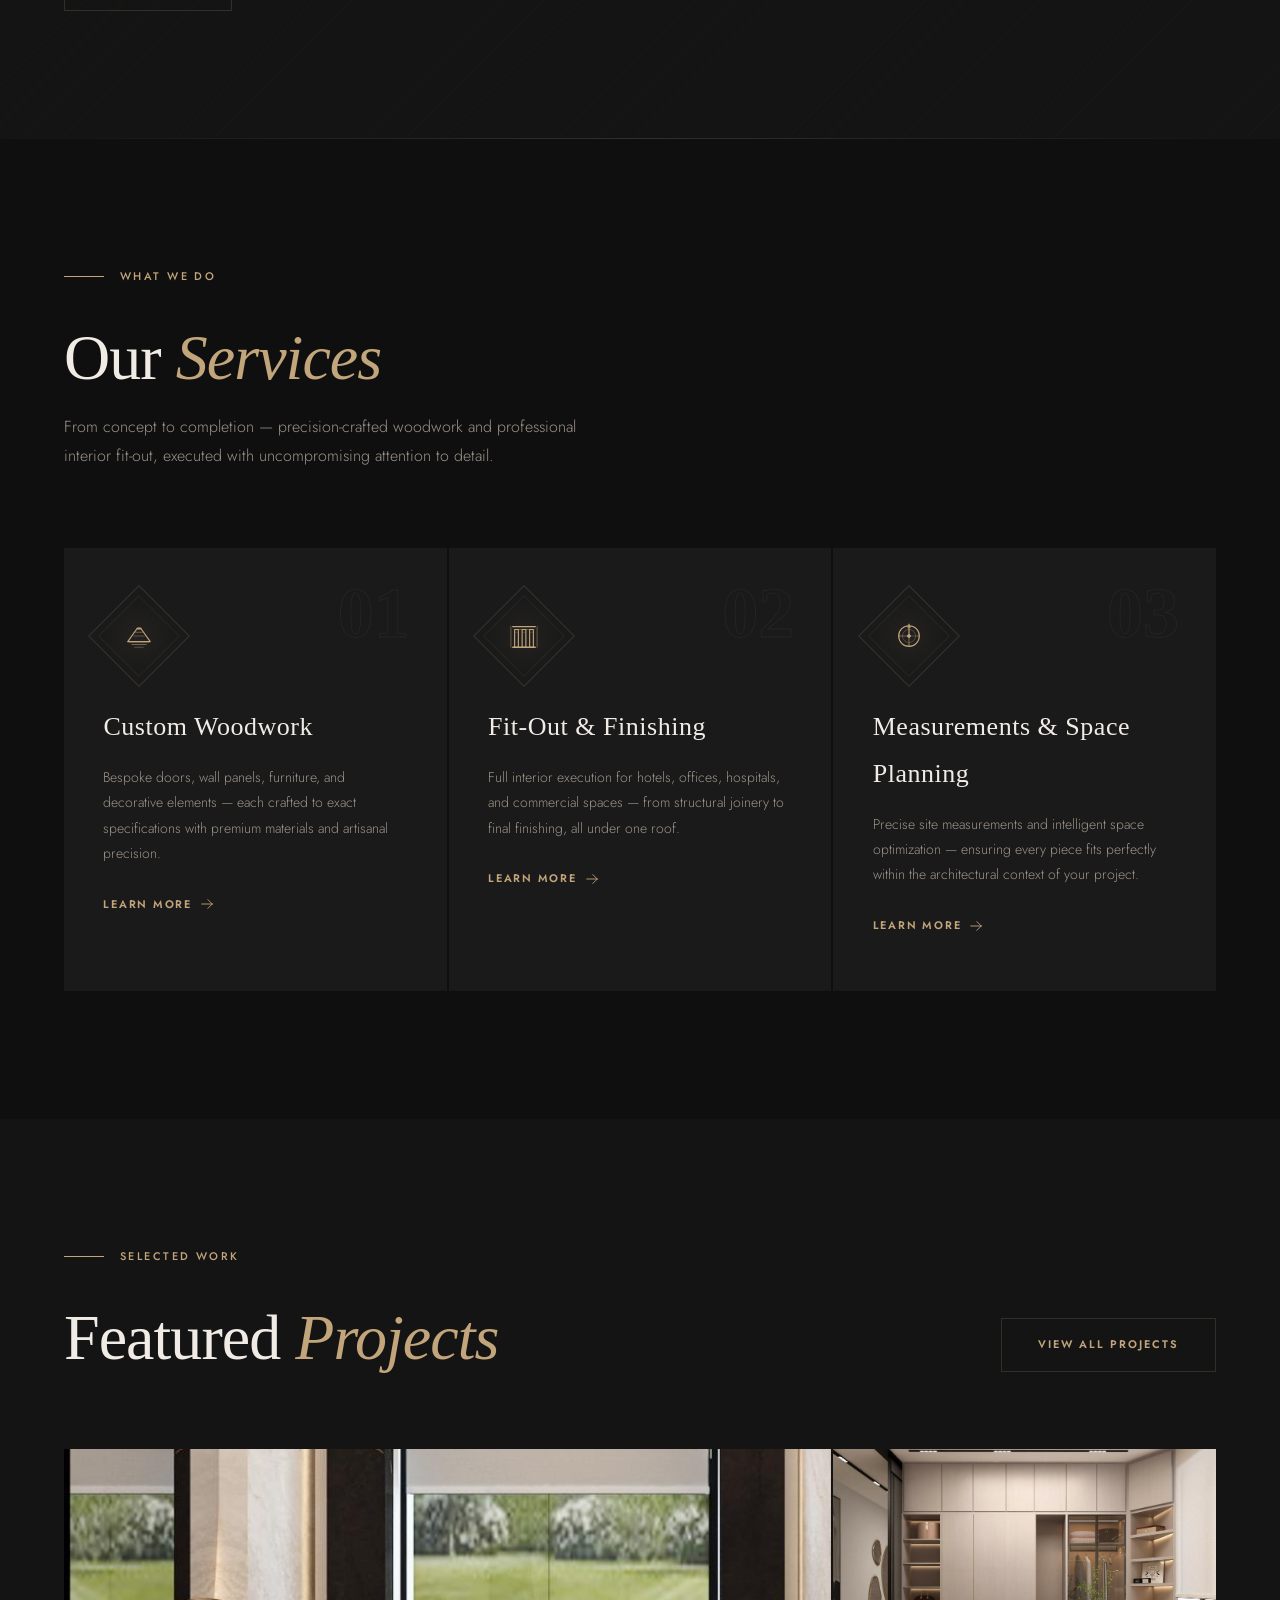
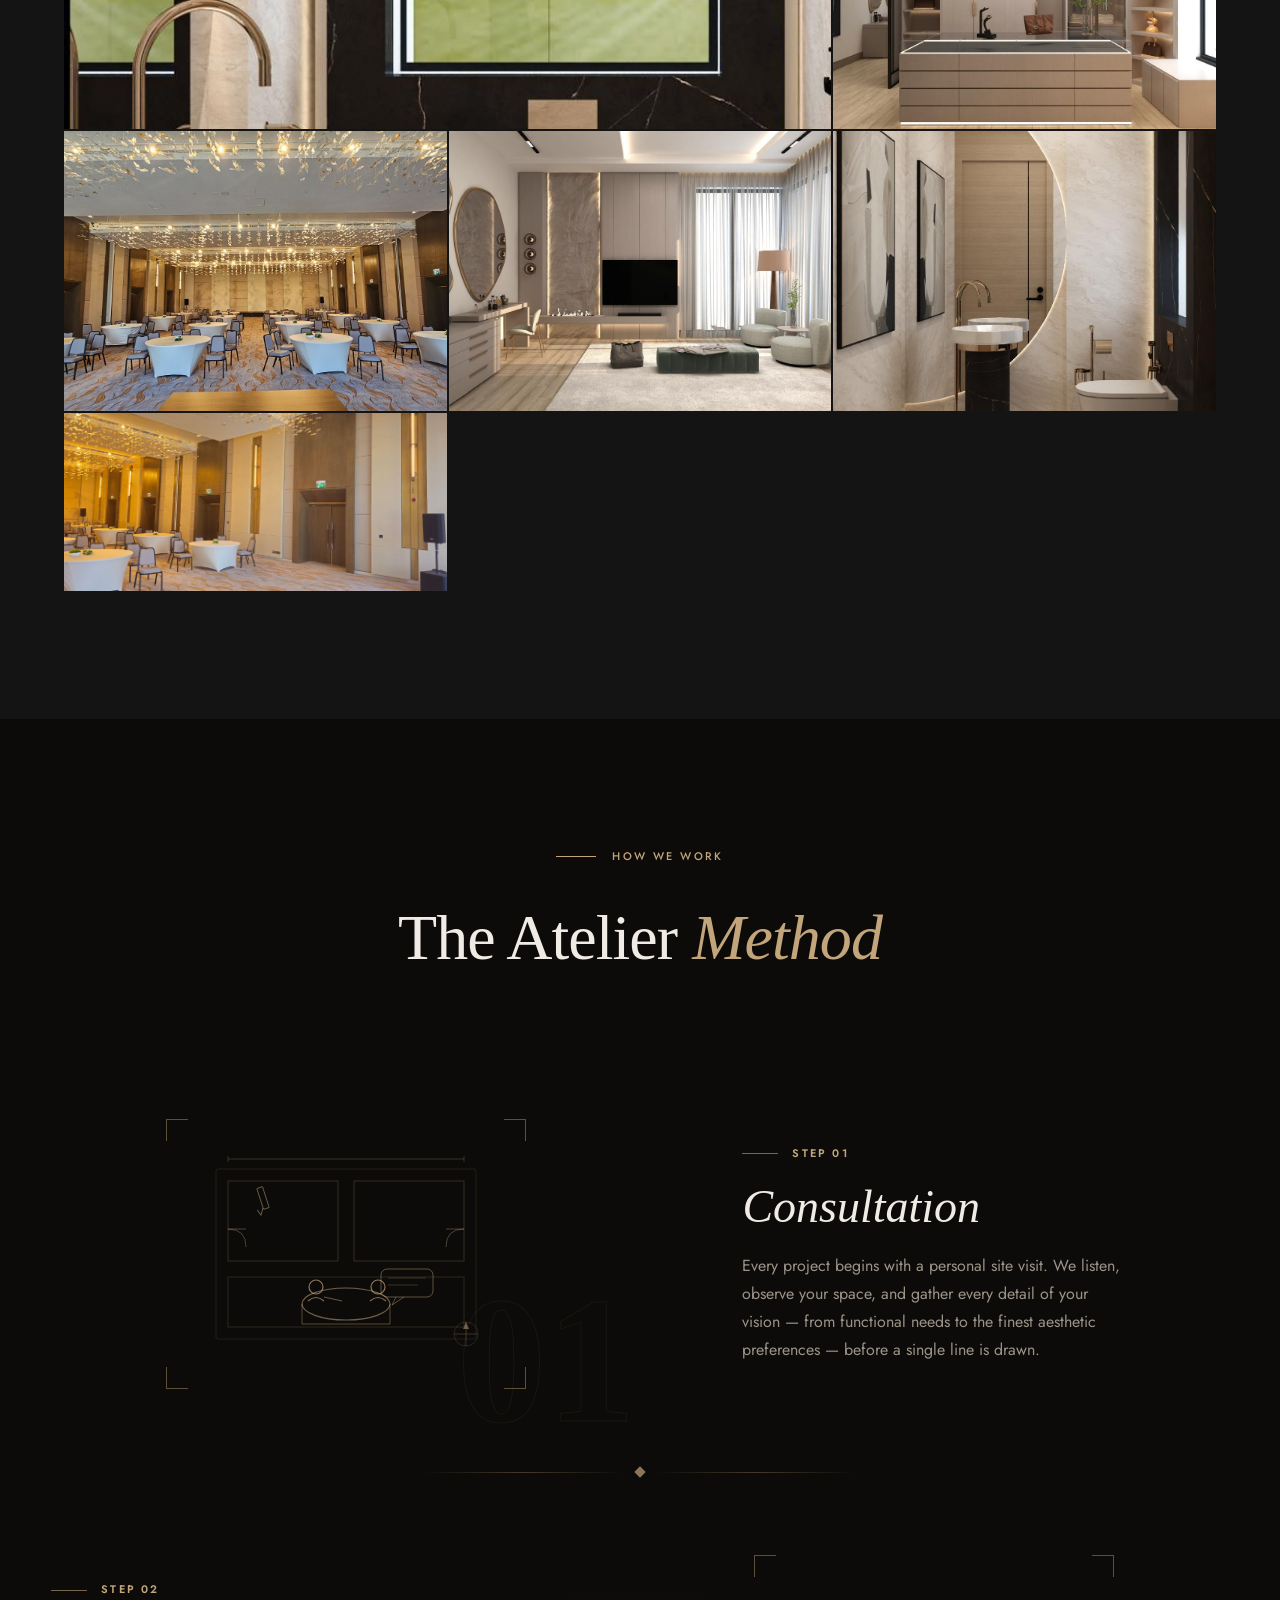
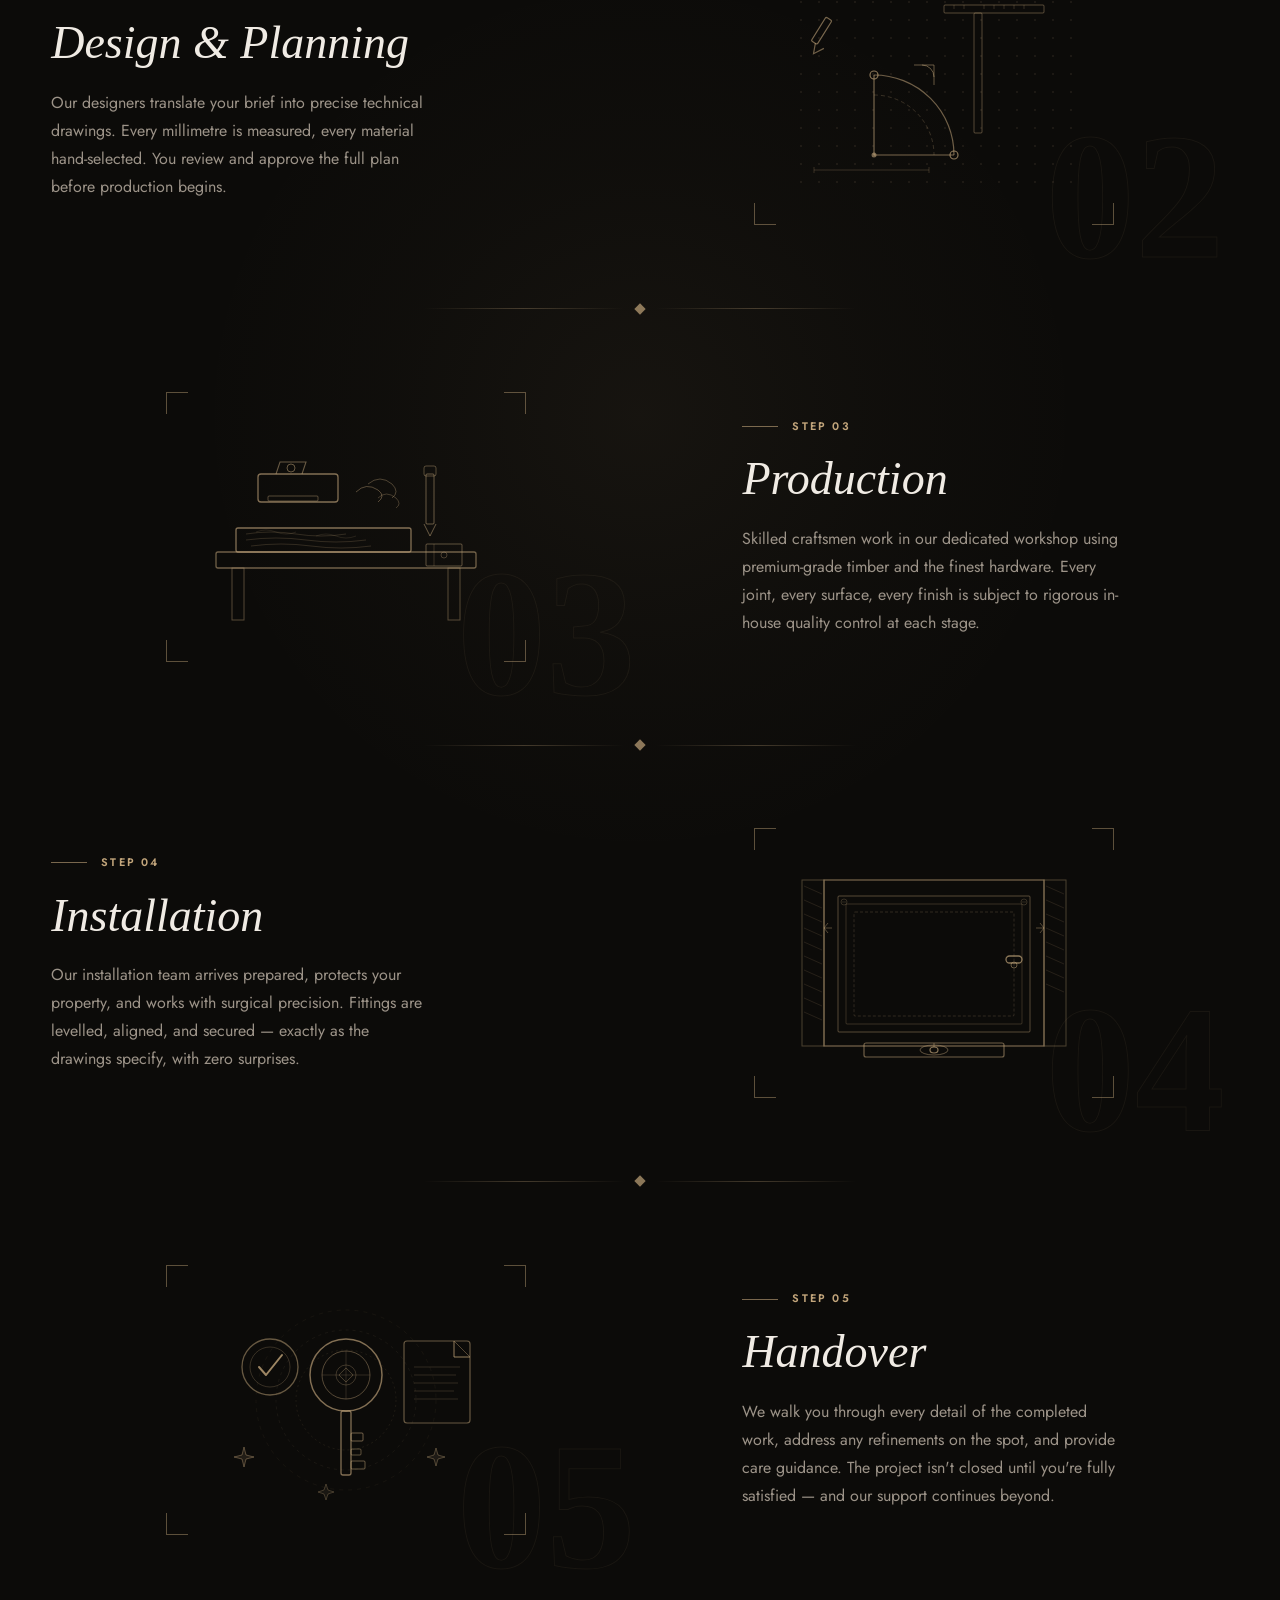
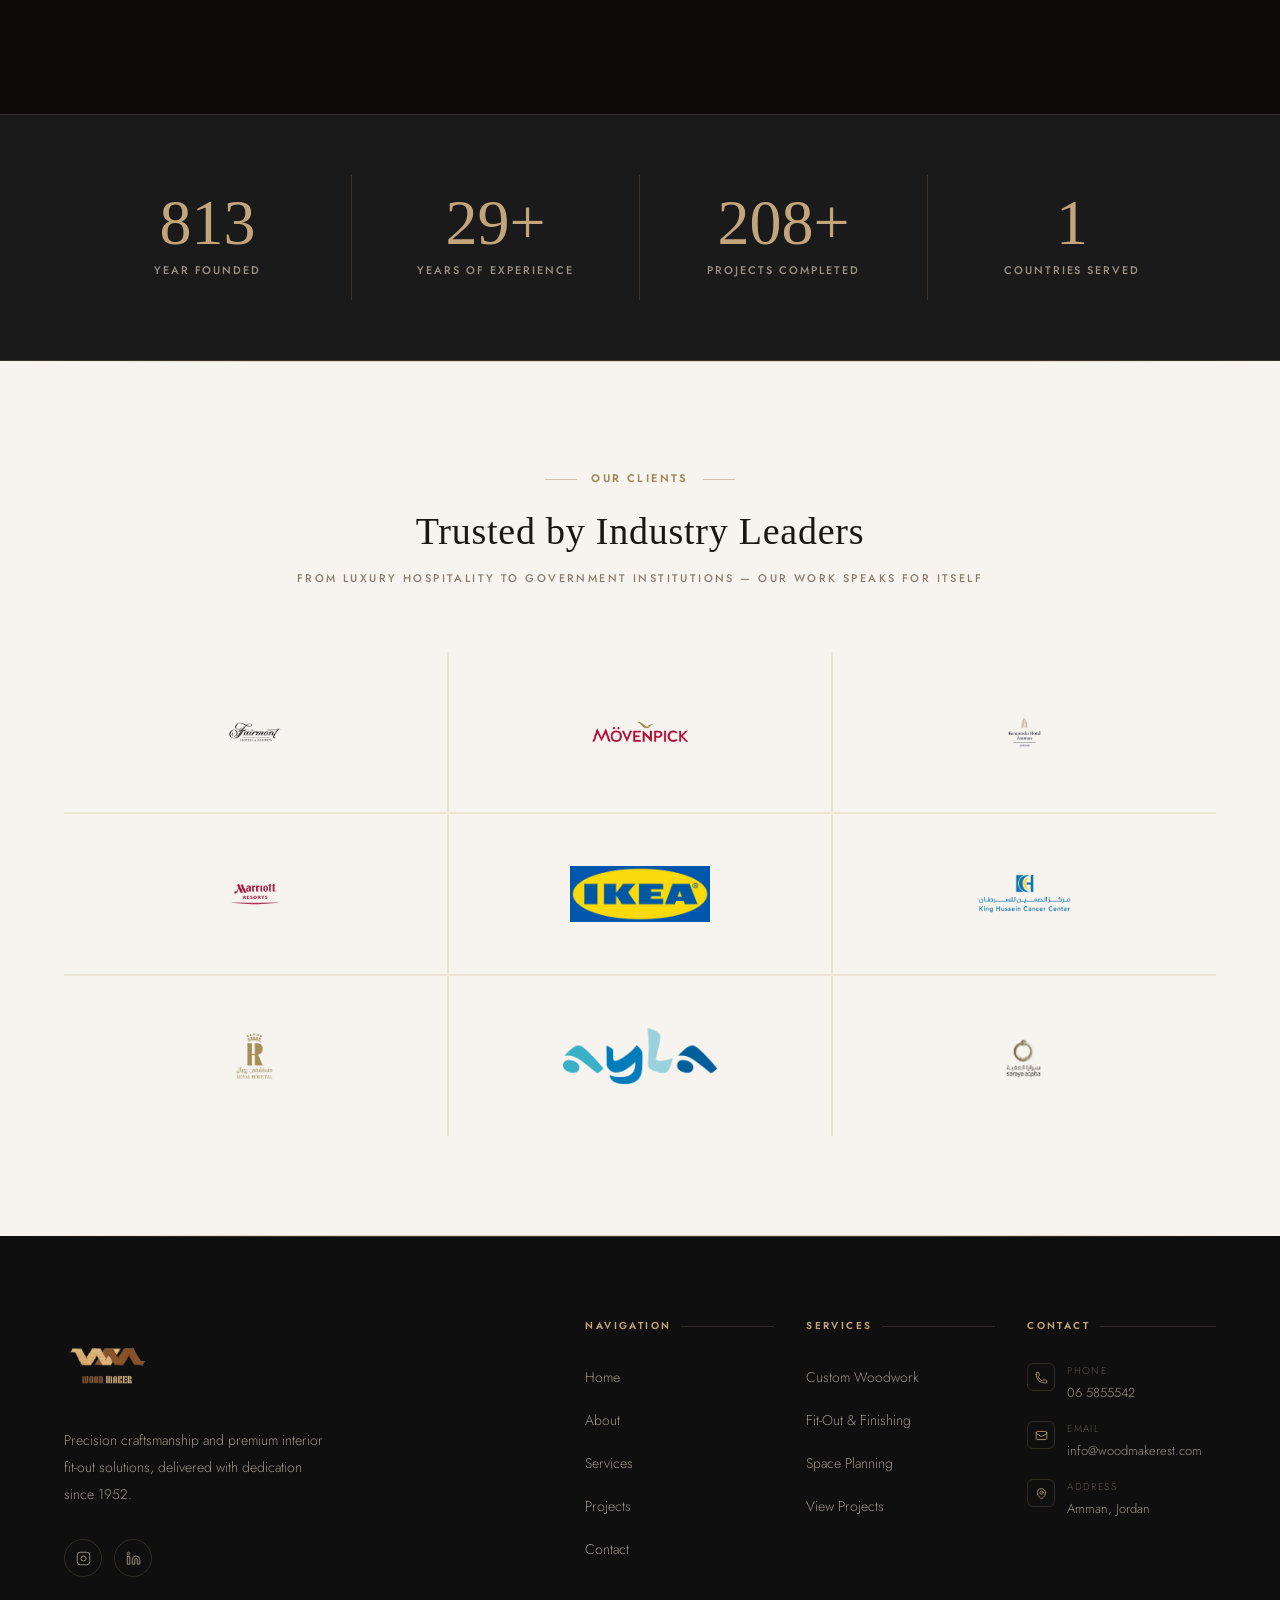
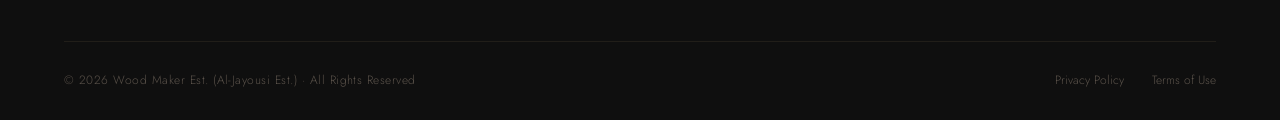
==== commit 9a895605: "Redesign process section with illustrated SVGs and dramatic alternating layout Five steps rendered a" ====
--- a/index.html
+++ b/index.html
@@ -349,43 +349,333 @@
   </section>
 
   <!-- ── HOW WE WORK ──────────────────────────────────── -->
-  <section class="section process-strip" style="position:relative;overflow:hidden;">
-    <div class="section-geo-bg" aria-hidden="true"></div>
-    <div class="woodgrain-overlay" aria-hidden="true"></div>
-    <div class="container" style="position:relative;z-index:1;">
-      <div style="text-align:center;margin-bottom:clamp(48px,6vw,72px);">
+  <section class="process-v2">
+    <div class="pv2-bg-glow" aria-hidden="true"></div>
+
+    <div class="container">
+      <div class="pv2-header">
         <span class="section-label fade-in" style="justify-content:center;">How We Work</span>
-        <h2 class="section-title fade-in delay-1">Our <em>Process</em></h2>
-      </div>
-
-      <div class="ps-grid">
-        <div class="ps-step fade-in">
-          <div class="ps-circle">01</div>
-          <h4>Consultation</h4>
-          <p>Site visit, brief review &amp; requirements gathering</p>
-        </div>
-        <div class="ps-step fade-in delay-1">
-          <div class="ps-circle">02</div>
-          <h4>Design &amp; Planning</h4>
-          <p>Precise measurements, drawings &amp; material selection</p>
-        </div>
-        <div class="ps-step fade-in delay-2">
-          <div class="ps-circle">03</div>
-          <h4>Production</h4>
-          <p>In-house workshop fabrication with full quality control</p>
-        </div>
-        <div class="ps-step fade-in delay-3">
-          <div class="ps-circle">04</div>
-          <h4>Installation</h4>
-          <p>Professional site installation with zero surprises</p>
-        </div>
-        <div class="ps-step fade-in delay-4">
-          <div class="ps-circle">05</div>
-          <h4>Handover</h4>
-          <p>Client walkthrough, final refinements &amp; full support</p>
-        </div>
-      </div>
-    </div>
+        <h2 class="section-title fade-in delay-1">The Atelier <em>Method</em></h2>
+      </div>
+    </div>
+
+    <div class="pv2-rows">
+
+      <!-- ── STEP 01: Consultation ── -->
+      <div class="pv2-row fade-in">
+        <div class="pv2-illus-side">
+          <span class="pv2-illus-num" aria-hidden="true">01</span>
+          <div class="pv2-illus-frame">
+            <span class="pv2-corner pv2-corner-tl"></span>
+            <span class="pv2-corner pv2-corner-tr"></span>
+            <span class="pv2-corner pv2-corner-bl"></span>
+            <span class="pv2-corner pv2-corner-br"></span>
+            <svg class="pv2-illus-svg" viewBox="0 0 320 230" fill="none" xmlns="http://www.w3.org/2000/svg">
+              <!-- Floor plan background -->
+              <rect x="30" y="30" width="260" height="170" rx="2" stroke="rgba(194,165,123,.12)" stroke-width="1"/>
+              <!-- Room outlines -->
+              <rect x="42" y="42" width="110" height="80" stroke="rgba(194,165,123,.22)" stroke-width="1"/>
+              <rect x="168" y="42" width="110" height="80" stroke="rgba(194,165,123,.22)" stroke-width="1"/>
+              <rect x="42" y="138" width="236" height="50" stroke="rgba(194,165,123,.18)" stroke-width="1"/>
+              <!-- Door arcs -->
+              <path d="M42 90 Q60 90 60 108" stroke="rgba(194,165,123,.35)" stroke-width="1" fill="none"/>
+              <line x1="42" y1="90" x2="60" y2="90" stroke="rgba(194,165,123,.35)" stroke-width="1"/>
+              <path d="M278 90 Q260 90 260 108" stroke="rgba(194,165,123,.35)" stroke-width="1" fill="none"/>
+              <line x1="278" y1="90" x2="260" y2="90" stroke="rgba(194,165,123,.35)" stroke-width="1"/>
+              <!-- Dimension arrows -->
+              <line x1="42" y1="20" x2="278" y2="20" stroke="rgba(194,165,123,.3)" stroke-width=".8"/>
+              <line x1="42" y1="17" x2="42" y2="23" stroke="rgba(194,165,123,.3)" stroke-width=".8"/>
+              <line x1="278" y1="17" x2="278" y2="23" stroke="rgba(194,165,123,.3)" stroke-width=".8"/>
+              <!-- Meeting table (perspective) -->
+              <ellipse cx="160" cy="165" rx="44" ry="16" stroke="rgba(194,165,123,.55)" stroke-width="1.2"/>
+              <line x1="116" y1="165" x2="116" y2="185" stroke="rgba(194,165,123,.4)" stroke-width="1"/>
+              <line x1="204" y1="165" x2="204" y2="185" stroke="rgba(194,165,123,.4)" stroke-width="1"/>
+              <line x1="116" y1="185" x2="204" y2="185" stroke="rgba(194,165,123,.4)" stroke-width="1"/>
+              <!-- Person 1 silhouette -->
+              <circle cx="130" cy="148" r="7" stroke="rgba(194,165,123,.7)" stroke-width="1.2"/>
+              <path d="M122 162 Q130 155 138 162" stroke="rgba(194,165,123,.65)" stroke-width="1.2" fill="none"/>
+              <!-- Person 2 silhouette -->
+              <circle cx="192" cy="148" r="7" stroke="rgba(194,165,123,.7)" stroke-width="1.2"/>
+              <path d="M184 162 Q192 155 200 162" stroke="rgba(194,165,123,.65)" stroke-width="1.2" fill="none"/>
+              <!-- Pointing arm -->
+              <line x1="138" y1="158" x2="156" y2="162" stroke="rgba(194,165,123,.5)" stroke-width="1"/>
+              <!-- Speech bubble -->
+              <rect x="195" y="130" width="52" height="28" rx="6" stroke="rgba(194,165,123,.45)" stroke-width="1"/>
+              <path d="M210 158 L206 166 L218 158" stroke="rgba(194,165,123,.45)" stroke-width="1" fill="none"/>
+              <!-- Lines in bubble -->
+              <line x1="202" y1="139" x2="240" y2="139" stroke="rgba(194,165,123,.3)" stroke-width=".8"/>
+              <line x1="202" y1="146" x2="232" y2="146" stroke="rgba(194,165,123,.3)" stroke-width=".8"/>
+              <!-- Pencil -->
+              <rect x="74" y="48" width="6" height="22" rx="1" stroke="rgba(194,165,123,.5)" stroke-width="1" transform="rotate(-18 77 59)"/>
+              <path d="M72 70 L74 76 L78 70" stroke="rgba(194,165,123,.5)" stroke-width="1" fill="none" transform="rotate(-18 75 73)"/>
+              <!-- Corner compass rose -->
+              <circle cx="280" cy="195" r="12" stroke="rgba(194,165,123,.2)" stroke-width=".8"/>
+              <line x1="280" y1="183" x2="280" y2="207" stroke="rgba(194,165,123,.3)" stroke-width=".8"/>
+              <line x1="268" y1="195" x2="292" y2="195" stroke="rgba(194,165,123,.3)" stroke-width=".8"/>
+              <polygon points="280,183 277,190 283,190" fill="rgba(194,165,123,.5)"/>
+            </svg>
+          </div>
+        </div>
+        <div class="pv2-text-side">
+          <p class="pv2-step-tag">Step 01</p>
+          <h3 class="pv2-step-title">Consultation</h3>
+          <p class="pv2-step-desc">Every project begins with a personal site visit. We listen, observe your space, and gather every detail of your vision — from functional needs to the finest aesthetic preferences — before a single line is drawn.</p>
+        </div>
+      </div>
+
+      <div class="pv2-sep" aria-hidden="true">
+        <span class="pv2-sep-line"></span>
+        <span class="pv2-sep-diamond"></span>
+        <span class="pv2-sep-line"></span>
+      </div>
+
+      <!-- ── STEP 02: Design & Planning ── -->
+      <div class="pv2-row pv2-row--alt fade-in">
+        <div class="pv2-illus-side">
+          <span class="pv2-illus-num" aria-hidden="true">02</span>
+          <div class="pv2-illus-frame">
+            <span class="pv2-corner pv2-corner-tl"></span>
+            <span class="pv2-corner pv2-corner-tr"></span>
+            <span class="pv2-corner pv2-corner-bl"></span>
+            <span class="pv2-corner pv2-corner-br"></span>
+            <svg class="pv2-illus-svg" viewBox="0 0 320 230" fill="none" xmlns="http://www.w3.org/2000/svg">
+              <!-- Grid dot paper -->
+              <defs>
+                <pattern id="gdot" x="0" y="0" width="18" height="18" patternUnits="userSpaceOnUse">
+                  <circle cx="9" cy="9" r="1" fill="rgba(194,165,123,.12)"/>
+                </pattern>
+              </defs>
+              <rect x="20" y="20" width="280" height="190" fill="url(#gdot)"/>
+              <!-- Compass arc sweep -->
+              <circle cx="100" cy="180" r="2.5" fill="rgba(194,165,123,.6)"/>
+              <path d="M100 100 A80 80 0 0 1 180 180" stroke="rgba(194,165,123,.55)" stroke-width="1.2" fill="none"/>
+              <path d="M100 120 A60 60 0 0 1 160 180" stroke="rgba(194,165,123,.3)" stroke-width=".8" fill="none" stroke-dasharray="4 3"/>
+              <!-- Compass legs -->
+              <line x1="100" y1="180" x2="100" y2="100" stroke="rgba(194,165,123,.6)" stroke-width="1.2"/>
+              <line x1="100" y1="180" x2="180" y2="180" stroke="rgba(194,165,123,.6)" stroke-width="1.2"/>
+              <circle cx="100" cy="100" r="4" stroke="rgba(194,165,123,.7)" stroke-width="1.2"/>
+              <circle cx="180" cy="180" r="4" stroke="rgba(194,165,123,.7)" stroke-width="1.2"/>
+              <!-- T-square ruler -->
+              <rect x="170" y="30" width="100" height="8" rx="1" stroke="rgba(194,165,123,.4)" stroke-width="1"/>
+              <rect x="200" y="38" width="8" height="120" rx="1" stroke="rgba(194,165,123,.4)" stroke-width="1"/>
+              <!-- Ruler ticks -->
+              <line x1="180" y1="30" x2="180" y2="34" stroke="rgba(194,165,123,.3)" stroke-width=".8"/>
+              <line x1="190" y1="30" x2="190" y2="34" stroke="rgba(194,165,123,.3)" stroke-width=".8"/>
+              <line x1="210" y1="30" x2="210" y2="34" stroke="rgba(194,165,123,.3)" stroke-width=".8"/>
+              <line x1="220" y1="30" x2="220" y2="34" stroke="rgba(194,165,123,.3)" stroke-width=".8"/>
+              <line x1="230" y1="30" x2="230" y2="34" stroke="rgba(194,165,123,.3)" stroke-width=".8"/>
+              <line x1="240" y1="30" x2="240" y2="34" stroke="rgba(194,165,123,.3)" stroke-width=".8"/>
+              <line x1="250" y1="30" x2="250" y2="34" stroke="rgba(194,165,123,.3)" stroke-width=".8"/>
+              <!-- Angled pencil -->
+              <rect x="44" y="42" width="7" height="28" rx="1.5" stroke="rgba(194,165,123,.6)" stroke-width="1.2" transform="rotate(32 48 56)"/>
+              <path d="M38 70 L42 80 L48 70" stroke="rgba(194,165,123,.55)" stroke-width="1.2" fill="none" transform="rotate(32 43 75)"/>
+              <!-- Construction angle marker -->
+              <path d="M140 90 L160 90 L160 110" stroke="rgba(194,165,123,.5)" stroke-width="1" fill="none"/>
+              <path d="M148 90 A12 12 0 0 1 160 102" stroke="rgba(194,165,123,.5)" stroke-width="1" fill="none"/>
+              <!-- Measurement annotation -->
+              <line x1="40" y1="195" x2="155" y2="195" stroke="rgba(194,165,123,.3)" stroke-width=".8"/>
+              <line x1="40" y1="192" x2="40" y2="198" stroke="rgba(194,165,123,.3)" stroke-width=".8"/>
+              <line x1="155" y1="192" x2="155" y2="198" stroke="rgba(194,165,123,.3)" stroke-width=".8"/>
+            </svg>
+          </div>
+        </div>
+        <div class="pv2-text-side">
+          <p class="pv2-step-tag">Step 02</p>
+          <h3 class="pv2-step-title">Design &amp; Planning</h3>
+          <p class="pv2-step-desc">Our designers translate your brief into precise technical drawings. Every millimetre is measured, every material hand-selected. You review and approve the full plan before production begins.</p>
+        </div>
+      </div>
+
+      <div class="pv2-sep" aria-hidden="true">
+        <span class="pv2-sep-line"></span>
+        <span class="pv2-sep-diamond"></span>
+        <span class="pv2-sep-line"></span>
+      </div>
+
+      <!-- ── STEP 03: Production ── -->
+      <div class="pv2-row fade-in">
+        <div class="pv2-illus-side">
+          <span class="pv2-illus-num" aria-hidden="true">03</span>
+          <div class="pv2-illus-frame">
+            <span class="pv2-corner pv2-corner-tl"></span>
+            <span class="pv2-corner pv2-corner-tr"></span>
+            <span class="pv2-corner pv2-corner-bl"></span>
+            <span class="pv2-corner pv2-corner-br"></span>
+            <svg class="pv2-illus-svg" viewBox="0 0 320 230" fill="none" xmlns="http://www.w3.org/2000/svg">
+              <!-- Workbench -->
+              <rect x="30" y="140" width="260" height="16" rx="2" stroke="rgba(194,165,123,.55)" stroke-width="1.3"/>
+              <rect x="46" y="156" width="12" height="52" stroke="rgba(194,165,123,.4)" stroke-width="1"/>
+              <rect x="262" y="156" width="12" height="52" stroke="rgba(194,165,123,.4)" stroke-width="1"/>
+              <!-- Vise -->
+              <rect x="240" y="132" width="36" height="22" rx="1" stroke="rgba(194,165,123,.45)" stroke-width="1"/>
+              <line x1="248" y1="132" x2="248" y2="154" stroke="rgba(194,165,123,.3)" stroke-width=".8"/>
+              <circle cx="258" cy="143" r="3" stroke="rgba(194,165,123,.4)" stroke-width=".8"/>
+              <!-- Wood plank on bench -->
+              <rect x="50" y="116" width="175" height="24" rx="2" stroke="rgba(194,165,123,.65)" stroke-width="1.3"/>
+              <!-- Wood grain curves -->
+              <path d="M60 122 Q85 118 110 122 Q135 126 160 122" stroke="rgba(194,165,123,.25)" stroke-width=".8" fill="none"/>
+              <path d="M60 128 Q90 124 120 128 Q150 132 180 128" stroke="rgba(194,165,123,.25)" stroke-width=".8" fill="none"/>
+              <path d="M65 134 Q95 130 125 134 Q155 138 185 134" stroke="rgba(194,165,123,.25)" stroke-width=".8" fill="none"/>
+              <path d="M70 120 Q80 116 90 120 Q100 124 110 120" stroke="rgba(194,165,123,.2)" stroke-width=".7" fill="none"/>
+              <path d="M130 124 Q140 120 150 124 Q160 128 170 124" stroke="rgba(194,165,123,.2)" stroke-width=".7" fill="none"/>
+              <!-- Hand plane tool -->
+              <rect x="72" y="62" width="80" height="28" rx="3" stroke="rgba(194,165,123,.65)" stroke-width="1.3"/>
+              <path d="M90 62 L94 50 L120 50 L116 62" stroke="rgba(194,165,123,.5)" stroke-width="1.1" fill="none"/>
+              <circle cx="105" cy="56" r="4" stroke="rgba(194,165,123,.5)" stroke-width="1"/>
+              <rect x="82" y="84" width="50" height="5" rx="1" stroke="rgba(194,165,123,.4)" stroke-width="1"/>
+              <!-- Shaving curls -->
+              <path d="M170 80 Q180 70 192 78 Q200 84 192 90" stroke="rgba(194,165,123,.4)" stroke-width="1" fill="none"/>
+              <path d="M182 72 Q194 62 206 72 Q214 80 206 86" stroke="rgba(194,165,123,.35)" stroke-width="1" fill="none"/>
+              <path d="M192 86 Q200 78 210 86 Q216 92 210 96" stroke="rgba(194,165,123,.3)" stroke-width="1" fill="none"/>
+              <!-- Chisel -->
+              <rect x="240" y="62" width="8" height="50" rx="1" stroke="rgba(194,165,123,.5)" stroke-width="1"/>
+              <path d="M238 112 L244 124 L250 112" stroke="rgba(194,165,123,.5)" stroke-width="1" fill="none"/>
+              <rect x="238" y="54" width="12" height="10" rx="2" stroke="rgba(194,165,123,.4)" stroke-width="1"/>
+            </svg>
+          </div>
+        </div>
+        <div class="pv2-text-side">
+          <p class="pv2-step-tag">Step 03</p>
+          <h3 class="pv2-step-title">Production</h3>
+          <p class="pv2-step-desc">Skilled craftsmen work in our dedicated workshop using premium-grade timber and the finest hardware. Every joint, every surface, every finish is subject to rigorous in-house quality control at each stage.</p>
+        </div>
+      </div>
+
+      <div class="pv2-sep" aria-hidden="true">
+        <span class="pv2-sep-line"></span>
+        <span class="pv2-sep-diamond"></span>
+        <span class="pv2-sep-line"></span>
+      </div>
+
+      <!-- ── STEP 04: Installation ── -->
+      <div class="pv2-row pv2-row--alt fade-in">
+        <div class="pv2-illus-side">
+          <span class="pv2-illus-num" aria-hidden="true">04</span>
+          <div class="pv2-illus-frame">
+            <span class="pv2-corner pv2-corner-tl"></span>
+            <span class="pv2-corner pv2-corner-tr"></span>
+            <span class="pv2-corner pv2-corner-bl"></span>
+            <span class="pv2-corner pv2-corner-br"></span>
+            <svg class="pv2-illus-svg" viewBox="0 0 320 230" fill="none" xmlns="http://www.w3.org/2000/svg">
+              <!-- Wall cross-section left -->
+              <rect x="28" y="32" width="22" height="166" stroke="rgba(194,165,123,.35)" stroke-width="1"/>
+              <line x1="30" y1="38" x2="48" y2="46" stroke="rgba(194,165,123,.18)" stroke-width=".8"/>
+              <line x1="30" y1="52" x2="48" y2="60" stroke="rgba(194,165,123,.18)" stroke-width=".8"/>
+              <line x1="30" y1="66" x2="48" y2="74" stroke="rgba(194,165,123,.18)" stroke-width=".8"/>
+              <line x1="30" y1="80" x2="48" y2="88" stroke="rgba(194,165,123,.18)" stroke-width=".8"/>
+              <line x1="30" y1="94" x2="48" y2="102" stroke="rgba(194,165,123,.18)" stroke-width=".8"/>
+              <line x1="30" y1="108" x2="48" y2="116" stroke="rgba(194,165,123,.18)" stroke-width=".8"/>
+              <line x1="30" y1="122" x2="48" y2="130" stroke="rgba(194,165,123,.18)" stroke-width=".8"/>
+              <line x1="30" y1="136" x2="48" y2="144" stroke="rgba(194,165,123,.18)" stroke-width=".8"/>
+              <line x1="30" y1="150" x2="48" y2="158" stroke="rgba(194,165,123,.18)" stroke-width=".8"/>
+              <line x1="30" y1="164" x2="48" y2="172" stroke="rgba(194,165,123,.18)" stroke-width=".8"/>
+              <!-- Wall cross-section right -->
+              <rect x="270" y="32" width="22" height="166" stroke="rgba(194,165,123,.35)" stroke-width="1"/>
+              <line x1="272" y1="38" x2="290" y2="46" stroke="rgba(194,165,123,.18)" stroke-width=".8"/>
+              <line x1="272" y1="52" x2="290" y2="60" stroke="rgba(194,165,123,.18)" stroke-width=".8"/>
+              <line x1="272" y1="66" x2="290" y2="74" stroke="rgba(194,165,123,.18)" stroke-width=".8"/>
+              <line x1="272" y1="80" x2="290" y2="88" stroke="rgba(194,165,123,.18)" stroke-width=".8"/>
+              <line x1="272" y1="94" x2="290" y2="102" stroke="rgba(194,165,123,.18)" stroke-width=".8"/>
+              <line x1="272" y1="108" x2="290" y2="116" stroke="rgba(194,165,123,.18)" stroke-width=".8"/>
+              <line x1="272" y1="122" x2="290" y2="130" stroke="rgba(194,165,123,.18)" stroke-width=".8"/>
+              <line x1="272" y1="136" x2="290" y2="144" stroke="rgba(194,165,123,.18)" stroke-width=".8"/>
+              <!-- Door frame opening -->
+              <rect x="50" y="32" width="220" height="166" stroke="rgba(194,165,123,.55)" stroke-width="1.3"/>
+              <!-- Panel with inset molding -->
+              <rect x="64" y="48" width="192" height="136" rx="1" stroke="rgba(194,165,123,.4)" stroke-width="1"/>
+              <rect x="72" y="56" width="176" height="120" rx="1" stroke="rgba(194,165,123,.3)" stroke-width=".8"/>
+              <rect x="80" y="64" width="160" height="104" rx="1" stroke="rgba(194,165,123,.25)" stroke-width=".8" stroke-dasharray="3 2"/>
+              <!-- Door handle -->
+              <rect x="232" y="108" width="16" height="7" rx="3.5" stroke="rgba(194,165,123,.7)" stroke-width="1.3"/>
+              <circle cx="240" cy="117" r="3" stroke="rgba(194,165,123,.5)" stroke-width="1"/>
+              <!-- Spirit level -->
+              <rect x="90" y="195" width="140" height="14" rx="2" stroke="rgba(194,165,123,.55)" stroke-width="1.2"/>
+              <ellipse cx="160" cy="202" rx="14" ry="5" stroke="rgba(194,165,123,.45)" stroke-width="1"/>
+              <ellipse cx="160" cy="202" rx="4" ry="3" stroke="rgba(194,165,123,.7)" stroke-width="1.2"/>
+              <!-- Center tick on level -->
+              <line x1="160" y1="195" x2="160" y2="199" stroke="rgba(194,165,123,.5)" stroke-width="1"/>
+              <!-- Alignment arrows -->
+              <path d="M58 80 L50 80 L54 75 M50 80 L54 85" stroke="rgba(194,165,123,.4)" stroke-width="1" fill="none"/>
+              <path d="M262 80 L270 80 L266 75 M270 80 L266 85" stroke="rgba(194,165,123,.4)" stroke-width="1" fill="none"/>
+              <!-- Screw details at corners -->
+              <circle cx="70" cy="54" r="3" stroke="rgba(194,165,123,.3)" stroke-width=".8"/>
+              <line x1="68" y1="54" x2="72" y2="54" stroke="rgba(194,165,123,.3)" stroke-width=".6"/>
+              <circle cx="250" cy="54" r="3" stroke="rgba(194,165,123,.3)" stroke-width=".8"/>
+              <line x1="248" y1="54" x2="252" y2="54" stroke="rgba(194,165,123,.3)" stroke-width=".6"/>
+            </svg>
+          </div>
+        </div>
+        <div class="pv2-text-side">
+          <p class="pv2-step-tag">Step 04</p>
+          <h3 class="pv2-step-title">Installation</h3>
+          <p class="pv2-step-desc">Our installation team arrives prepared, protects your property, and works with surgical precision. Fittings are levelled, aligned, and secured — exactly as the drawings specify, with zero surprises.</p>
+        </div>
+      </div>
+
+      <div class="pv2-sep" aria-hidden="true">
+        <span class="pv2-sep-line"></span>
+        <span class="pv2-sep-diamond"></span>
+        <span class="pv2-sep-line"></span>
+      </div>
+
+      <!-- ── STEP 05: Handover ── -->
+      <div class="pv2-row fade-in">
+        <div class="pv2-illus-side">
+          <span class="pv2-illus-num" aria-hidden="true">05</span>
+          <div class="pv2-illus-frame">
+            <span class="pv2-corner pv2-corner-tl"></span>
+            <span class="pv2-corner pv2-corner-tr"></span>
+            <span class="pv2-corner pv2-corner-bl"></span>
+            <span class="pv2-corner pv2-corner-br"></span>
+            <svg class="pv2-illus-svg" viewBox="0 0 320 230" fill="none" xmlns="http://www.w3.org/2000/svg">
+              <!-- Background dashed rings -->
+              <circle cx="160" cy="115" r="90" stroke="rgba(194,165,123,.06)" stroke-width="1" stroke-dasharray="4 5"/>
+              <circle cx="160" cy="115" r="70" stroke="rgba(194,165,123,.08)" stroke-width="1" stroke-dasharray="3 4"/>
+              <circle cx="160" cy="115" r="50" stroke="rgba(194,165,123,.1)" stroke-width="1" stroke-dasharray="2 3"/>
+              <!-- Key bow (large ornate ring) -->
+              <circle cx="160" cy="90" r="36" stroke="rgba(194,165,123,.65)" stroke-width="1.5"/>
+              <circle cx="160" cy="90" r="24" stroke="rgba(194,165,123,.4)" stroke-width="1"/>
+              <circle cx="160" cy="90" r="10" stroke="rgba(194,165,123,.35)" stroke-width=".8"/>
+              <!-- Key bow inner cross + diamond -->
+              <line x1="160" y1="66" x2="160" y2="114" stroke="rgba(194,165,123,.25)" stroke-width=".8"/>
+              <line x1="136" y1="90" x2="184" y2="90" stroke="rgba(194,165,123,.25)" stroke-width=".8"/>
+              <rect x="155" y="85" width="10" height="10" stroke="rgba(194,165,123,.4)" stroke-width=".8" transform="rotate(45 160 90)"/>
+              <!-- Key shaft -->
+              <rect x="155" y="126" width="10" height="64" rx="2" stroke="rgba(194,165,123,.65)" stroke-width="1.3"/>
+              <!-- Key teeth -->
+              <rect x="165" y="148" width="12" height="8" rx="1" stroke="rgba(194,165,123,.55)" stroke-width="1"/>
+              <rect x="165" y="164" width="10" height="6" rx="1" stroke="rgba(194,165,123,.45)" stroke-width="1"/>
+              <rect x="165" y="176" width="14" height="8" rx="1" stroke="rgba(194,165,123,.5)" stroke-width="1"/>
+              <!-- Wax seal / completion circle -->
+              <circle cx="84" cy="82" r="28" stroke="rgba(194,165,123,.5)" stroke-width="1.3"/>
+              <circle cx="84" cy="82" r="20" stroke="rgba(194,165,123,.3)" stroke-width=".8"/>
+              <!-- Checkmark in seal -->
+              <path d="M73 82 L80 90 L96 70" stroke="rgba(194,165,123,.8)" stroke-width="2" fill="none" stroke-linecap="round" stroke-linejoin="round"/>
+              <!-- Completion document -->
+              <rect x="218" y="56" width="66" height="82" rx="3" stroke="rgba(194,165,123,.5)" stroke-width="1.2"/>
+              <path d="M268 56 L284 72 L268 72 Z" stroke="rgba(194,165,123,.4)" stroke-width="1" fill="rgba(12,11,9,1)"/>
+              <path d="M268 56 L268 72 L284 72" stroke="rgba(194,165,123,.45)" stroke-width="1" fill="none"/>
+              <!-- Document ruled lines -->
+              <line x1="228" y1="82" x2="274" y2="82" stroke="rgba(194,165,123,.25)" stroke-width=".8"/>
+              <line x1="228" y1="90" x2="270" y2="90" stroke="rgba(194,165,123,.25)" stroke-width=".8"/>
+              <line x1="228" y1="98" x2="272" y2="98" stroke="rgba(194,165,123,.25)" stroke-width=".8"/>
+              <line x1="228" y1="106" x2="268" y2="106" stroke="rgba(194,165,123,.25)" stroke-width=".8"/>
+              <line x1="228" y1="114" x2="272" y2="114" stroke="rgba(194,165,123,.25)" stroke-width=".8"/>
+              <!-- 4-pointed sparkle stars -->
+              <path d="M56 170 L58 162 L60 170 L68 172 L60 174 L58 182 L56 174 L48 172 Z" stroke="rgba(194,165,123,.5)" stroke-width=".8" fill="rgba(194,165,123,.12)"/>
+              <path d="M248 170 L250 163 L252 170 L259 172 L252 174 L250 181 L248 174 L241 172 Z" stroke="rgba(194,165,123,.45)" stroke-width=".8" fill="rgba(194,165,123,.1)"/>
+              <path d="M138 205 L140 199 L142 205 L148 207 L142 209 L140 215 L138 209 L132 207 Z" stroke="rgba(194,165,123,.4)" stroke-width=".7" fill="rgba(194,165,123,.08)"/>
+            </svg>
+          </div>
+        </div>
+        <div class="pv2-text-side">
+          <p class="pv2-step-tag">Step 05</p>
+          <h3 class="pv2-step-title">Handover</h3>
+          <p class="pv2-step-desc">We walk you through every detail of the completed work, address any refinements on the spot, and provide care guidance. The project isn't closed until you're fully satisfied — and our support continues beyond.</p>
+        </div>
+      </div>
+
+    </div><!-- /.pv2-rows -->
   </section>
 
   <!-- ── STATS ────────────────────────────────────────── -->
--- a/styles.css
+++ b/styles.css
@@ -1637,3 +1637,200 @@
   .svc-tool-deco, .intro-quote-mark { display: none; }
   .section-geo-bg { opacity: .5; }
 }
+
+/* ══════════════════════════════════════════════════════════════
+   PROCESS v2 — The Atelier Method
+   ══════════════════════════════════════════════════════════════ */
+
+.process-v2 {
+  background: #0c0b09;
+  position: relative;
+  overflow: hidden;
+  padding: clamp(80px,10vw,140px) 0;
+}
+
+.pv2-bg-glow {
+  position: absolute;
+  top: 50%; left: 50%;
+  transform: translate(-50%,-50%);
+  width: 900px; height: 900px;
+  background: radial-gradient(ellipse at center,
+    rgba(194,165,123,.06) 0%,
+    rgba(194,165,123,.02) 40%,
+    transparent 70%);
+  pointer-events: none; z-index: 0;
+}
+
+.pv2-header {
+  text-align: center;
+  position: relative; z-index: 1;
+  margin-bottom: clamp(60px,8vw,96px);
+}
+.pv2-header .section-label { justify-content: center; }
+.pv2-header .section-title { margin-top: 8px; }
+
+/* ── Rows ─────────────────────────────────────────── */
+.pv2-rows {
+  position: relative; z-index: 1;
+  display: flex;
+  flex-direction: column;
+  gap: 0;
+}
+
+.pv2-row {
+  display: grid;
+  grid-template-columns: 54% 46%;
+  min-height: 320px;
+  position: relative;
+}
+.pv2-row--alt {
+  grid-template-columns: 46% 54%;
+}
+.pv2-row--alt .pv2-illus-side { order: 2; }
+.pv2-row--alt .pv2-text-side  { order: 1; }
+
+/* ── Separator ────────────────────────────────────── */
+.pv2-sep {
+  display: flex;
+  align-items: center;
+  justify-content: center;
+  gap: 12px;
+  padding: 28px 0;
+  position: relative; z-index: 1;
+}
+.pv2-sep-line {
+  flex: 1;
+  max-width: 200px;
+  height: 1px;
+  background: linear-gradient(90deg, transparent, rgba(194,165,123,.3), transparent);
+}
+.pv2-sep-diamond {
+  width: 8px; height: 8px;
+  background: var(--accent);
+  transform: rotate(45deg);
+  opacity: .7;
+}
+
+/* ── Illustration panel ───────────────────────────── */
+.pv2-illus-side {
+  position: relative;
+  display: flex;
+  align-items: center;
+  justify-content: center;
+  padding: clamp(32px,4vw,56px);
+  overflow: hidden;
+}
+
+.pv2-illus-num {
+  position: absolute;
+  font-family: var(--font-display);
+  font-size: clamp(100px,14vw,180px);
+  font-weight: 700;
+  line-height: 1;
+  color: transparent;
+  -webkit-text-stroke: 1px rgba(194,165,123,.07);
+  user-select: none;
+  pointer-events: none;
+  bottom: -10px; right: 8%;
+  z-index: 0;
+}
+
+.pv2-illus-frame {
+  position: relative;
+  z-index: 1;
+  width: 100%;
+  max-width: 360px;
+  padding: 20px;
+  transition: filter .4s ease;
+}
+.pv2-illus-frame:hover {
+  filter: drop-shadow(0 0 24px rgba(194,165,123,.18));
+}
+
+/* Corner brackets */
+.pv2-corner {
+  position: absolute;
+  width: 22px; height: 22px;
+  border-color: rgba(194,165,123,.45);
+  border-style: solid;
+  border-width: 0;
+}
+.pv2-corner-tl { top: 0; left: 0;  border-top-width: 1.5px; border-left-width: 1.5px; }
+.pv2-corner-tr { top: 0; right: 0; border-top-width: 1.5px; border-right-width: 1.5px; }
+.pv2-corner-bl { bottom: 0; left: 0;  border-bottom-width: 1.5px; border-left-width: 1.5px; }
+.pv2-corner-br { bottom: 0; right: 0; border-bottom-width: 1.5px; border-right-width: 1.5px; }
+
+.pv2-illus-svg {
+  display: block;
+  width: 100%;
+  height: auto;
+}
+
+/* ── Text panel ───────────────────────────────────── */
+.pv2-text-side {
+  display: flex;
+  flex-direction: column;
+  justify-content: center;
+  padding: clamp(32px,4vw,56px) clamp(28px,4vw,64px);
+  position: relative;
+}
+
+.pv2-step-tag {
+  display: flex;
+  align-items: center;
+  gap: 14px;
+  font-family: var(--font-body);
+  font-size: 11px;
+  font-weight: 600;
+  letter-spacing: .2em;
+  text-transform: uppercase;
+  color: var(--accent);
+  margin-bottom: 18px;
+}
+.pv2-step-tag::before {
+  content: '';
+  display: block;
+  width: 36px;
+  height: 1px;
+  background: var(--accent);
+  opacity: .6;
+  flex-shrink: 0;
+}
+
+.pv2-step-title {
+  font-family: var(--font-display);
+  font-size: clamp(28px,4vw,46px);
+  font-weight: 500;
+  line-height: 1.1;
+  color: var(--text);
+  margin: 0 0 20px;
+  font-style: italic;
+}
+
+.pv2-step-desc {
+  font-family: var(--font-body);
+  font-size: clamp(14px,1.4vw,16px);
+  line-height: 1.75;
+  color: var(--text-2);
+  margin: 0;
+  max-width: 380px;
+}
+
+/* ── Mobile ───────────────────────────────────────── */
+@media (max-width: 900px) {
+  .pv2-row,
+  .pv2-row--alt {
+    grid-template-columns: 1fr;
+  }
+  .pv2-row--alt .pv2-illus-side { order: 0; }
+  .pv2-row--alt .pv2-text-side  { order: 1; }
+  .pv2-illus-frame { max-width: 300px; margin: 0 auto; }
+  .pv2-illus-num { font-size: 100px; }
+}
+
+@media (max-width: 480px) {
+  .pv2-step-title { font-size: 26px; }
+  .pv2-illus-num  { font-size: 80px; }
+  .pv2-illus-side { padding: 24px 16px 8px; }
+  .pv2-text-side  { padding: 16px 20px 32px; }
+}
